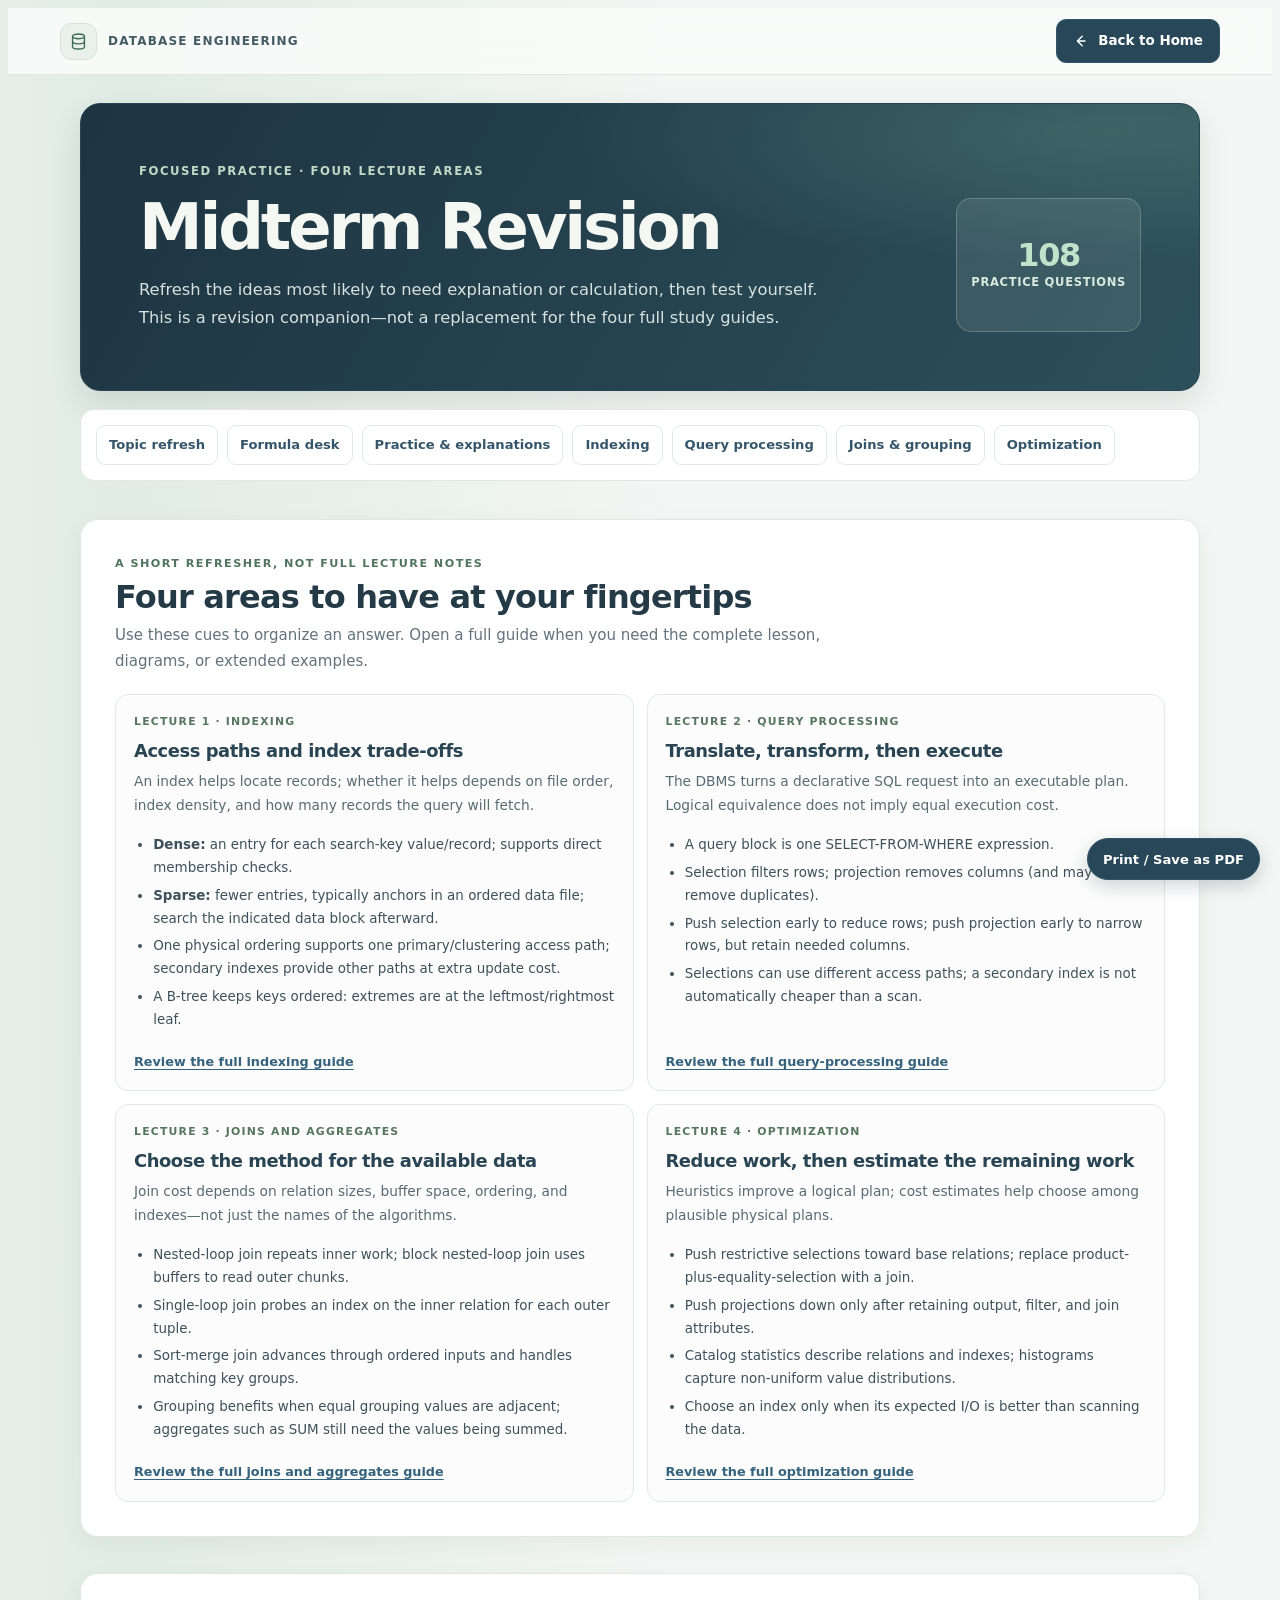
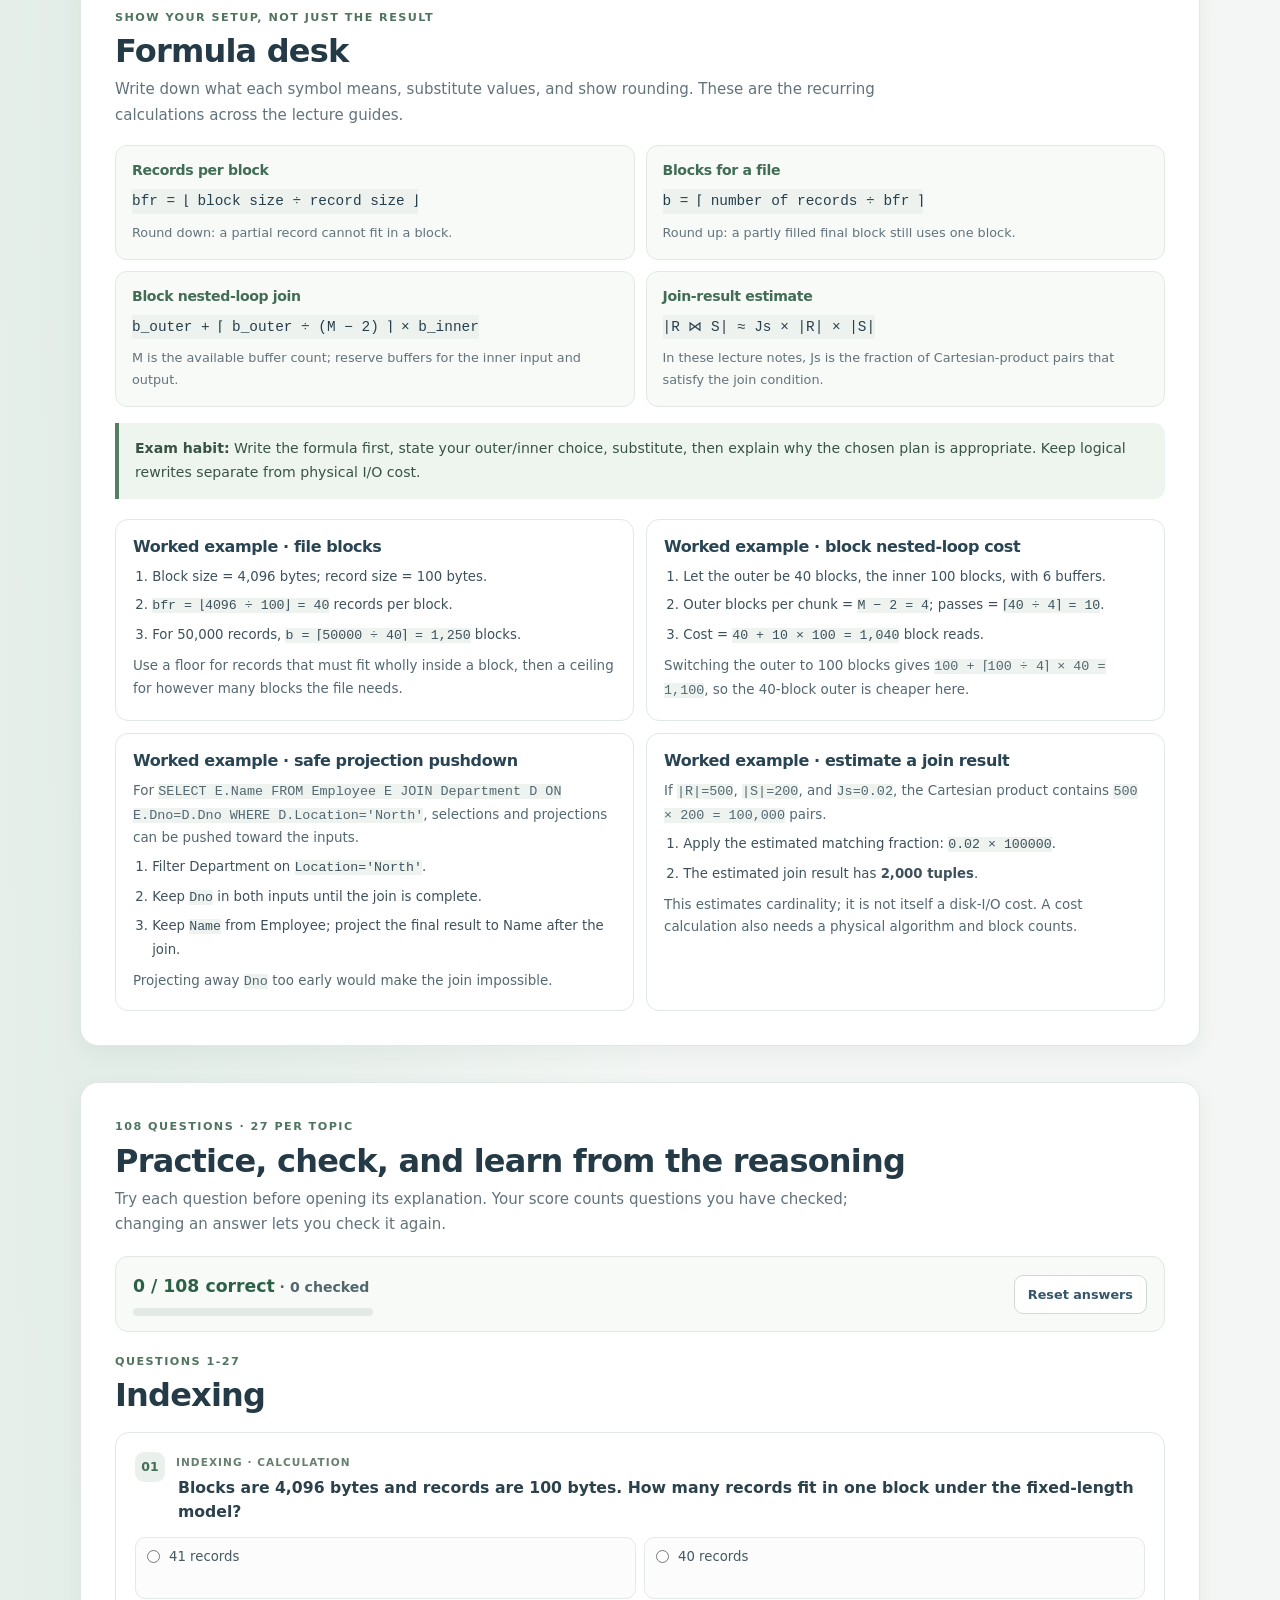
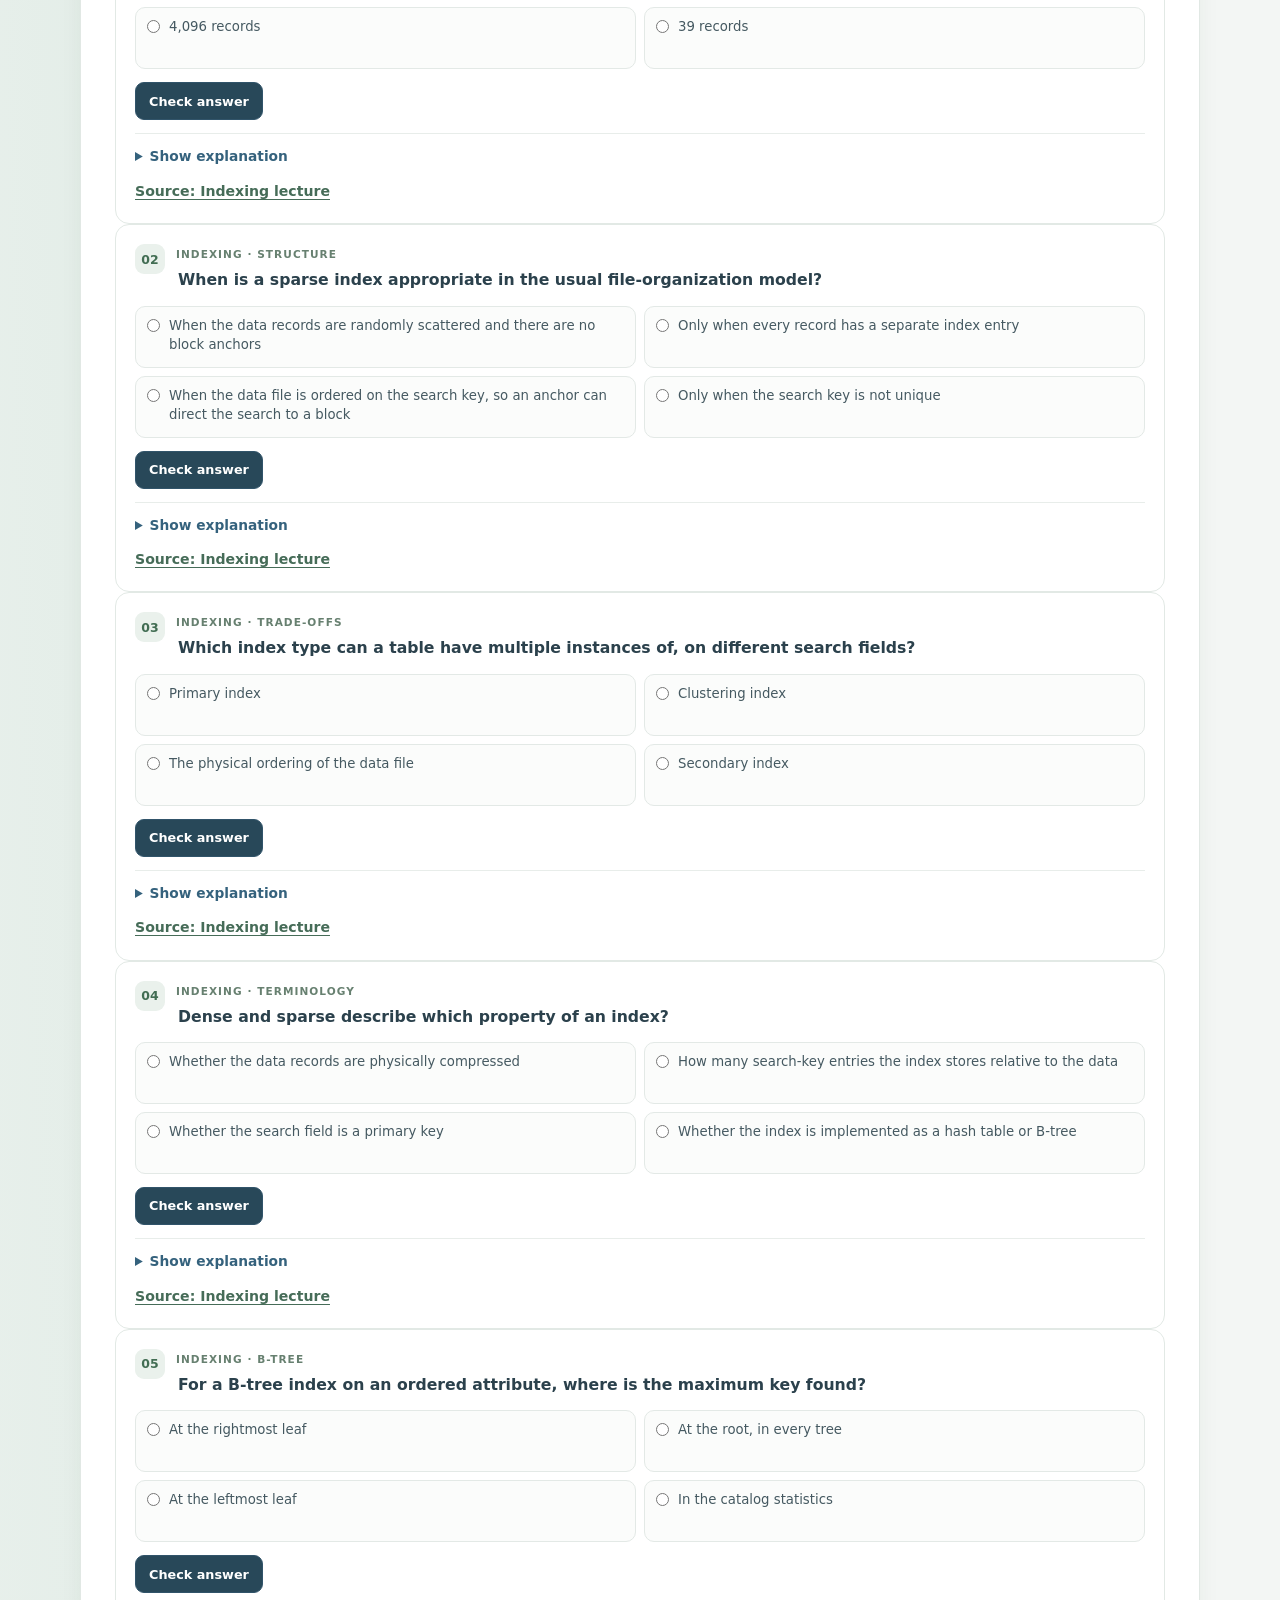
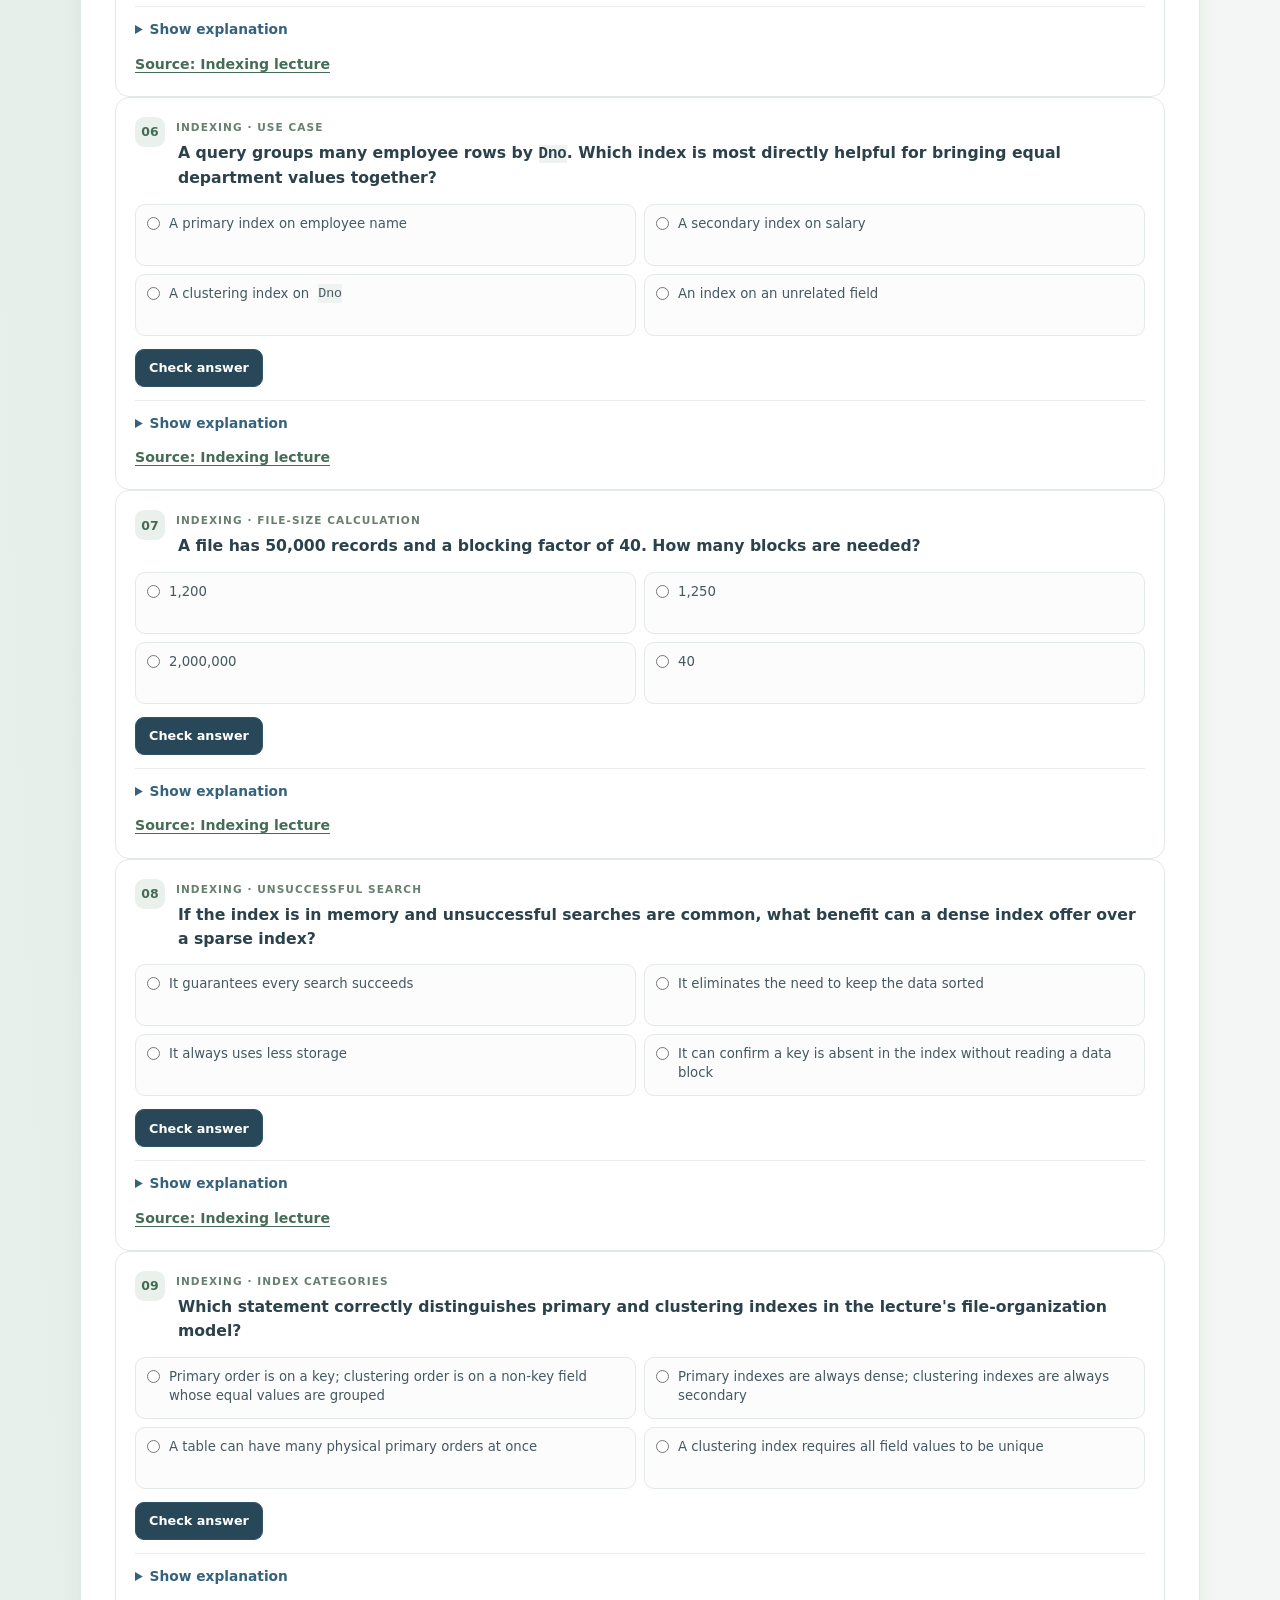
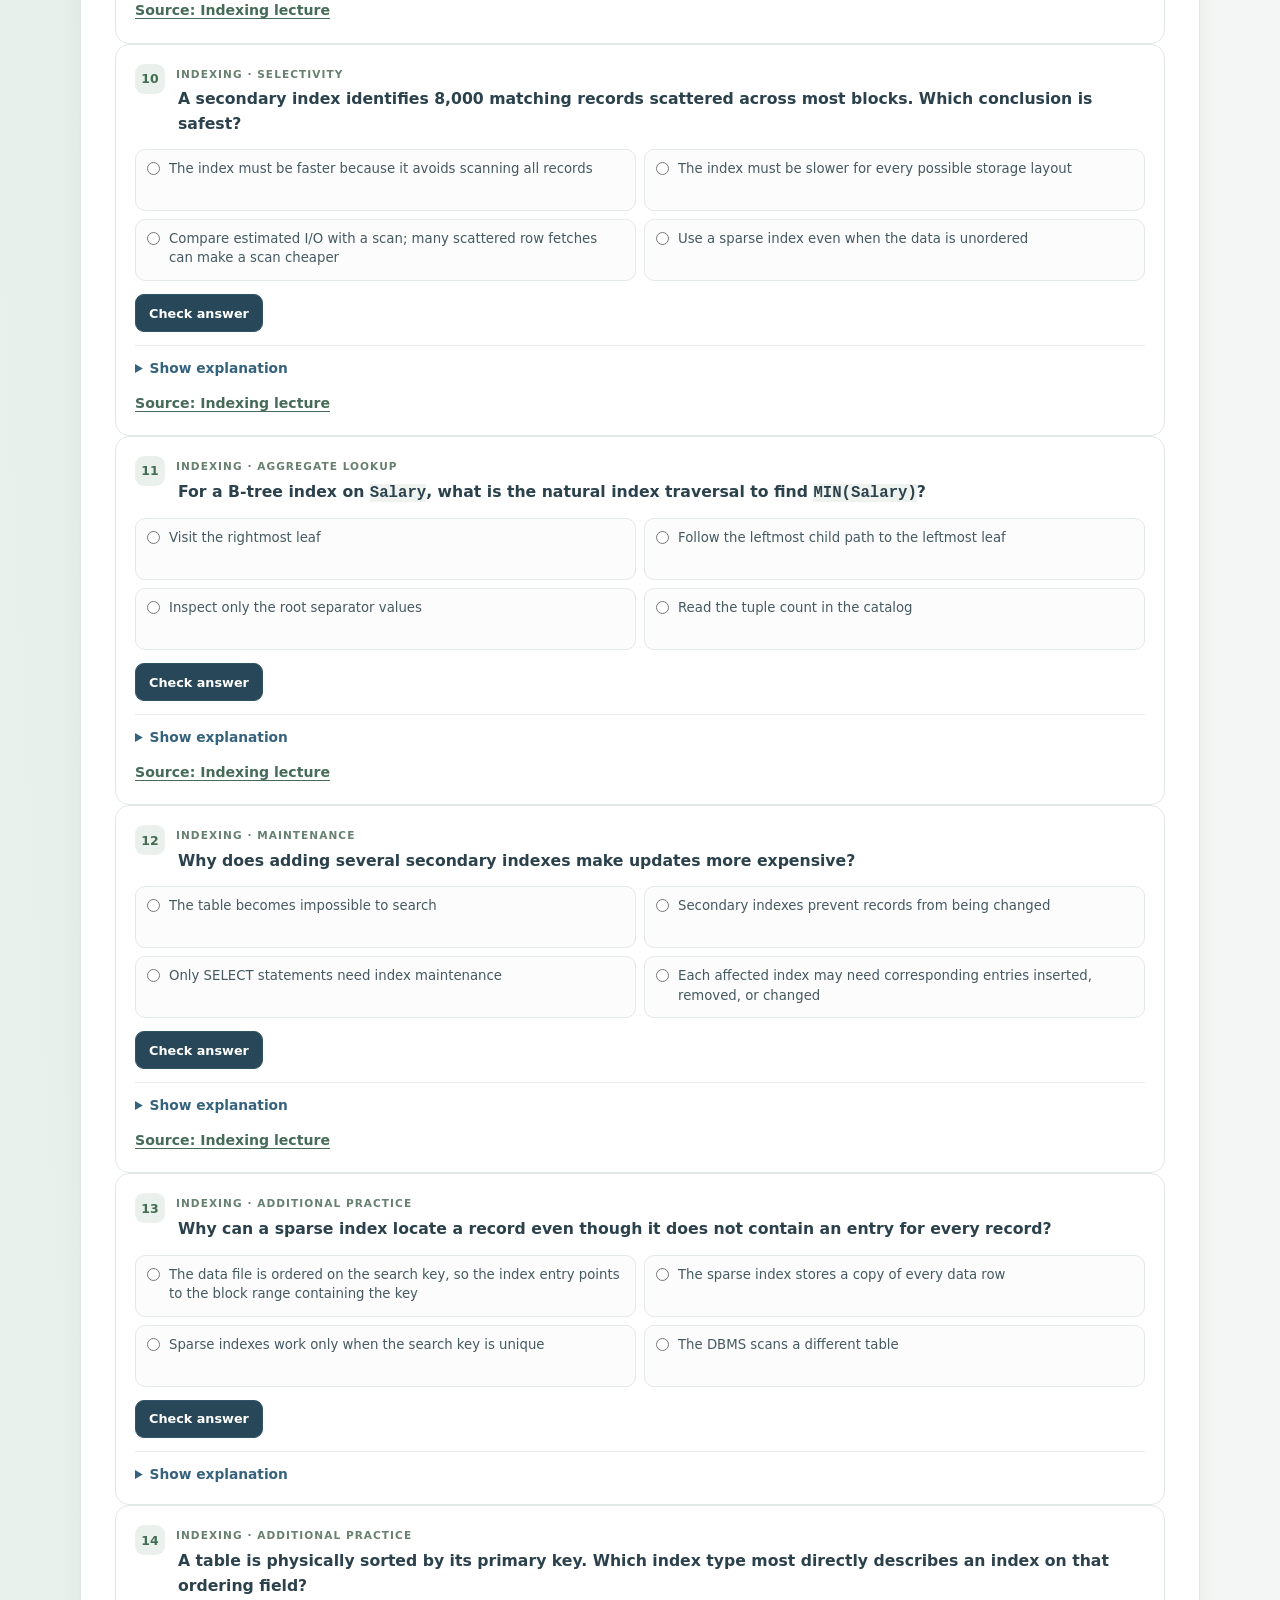
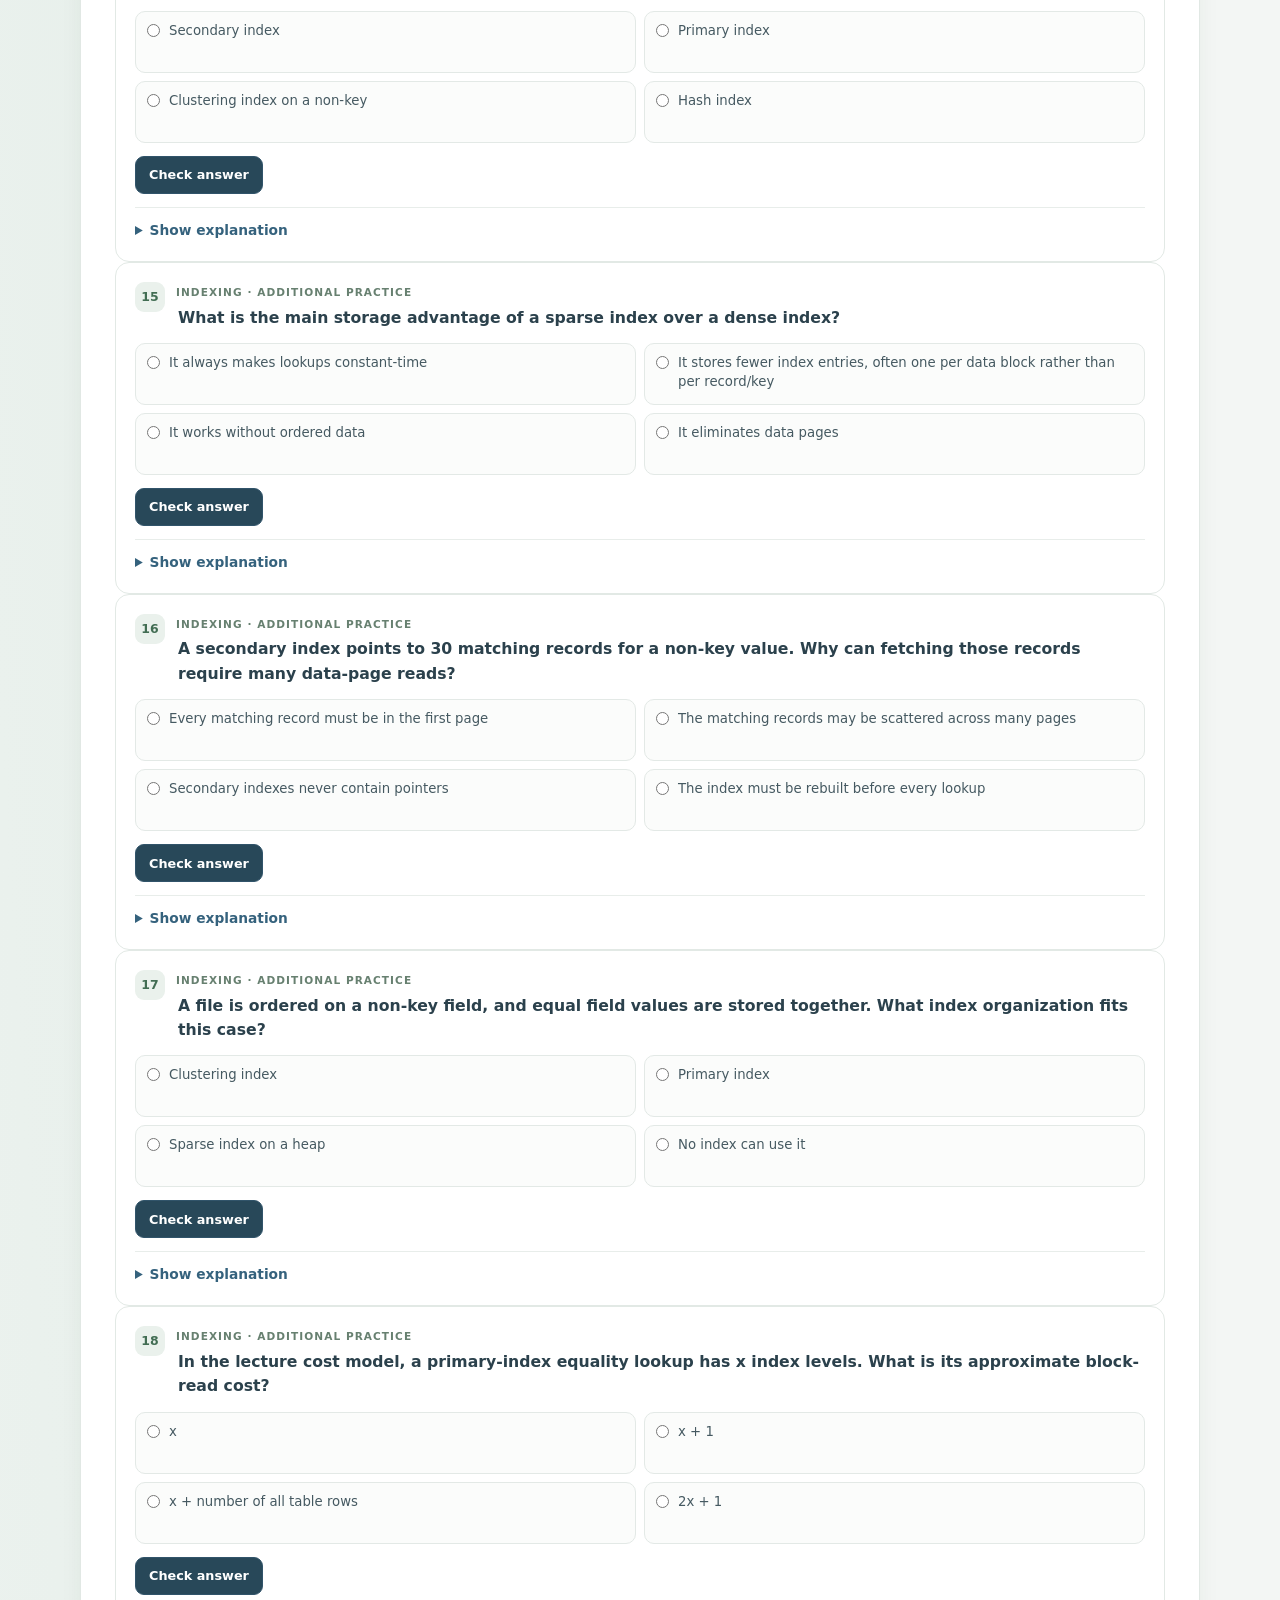
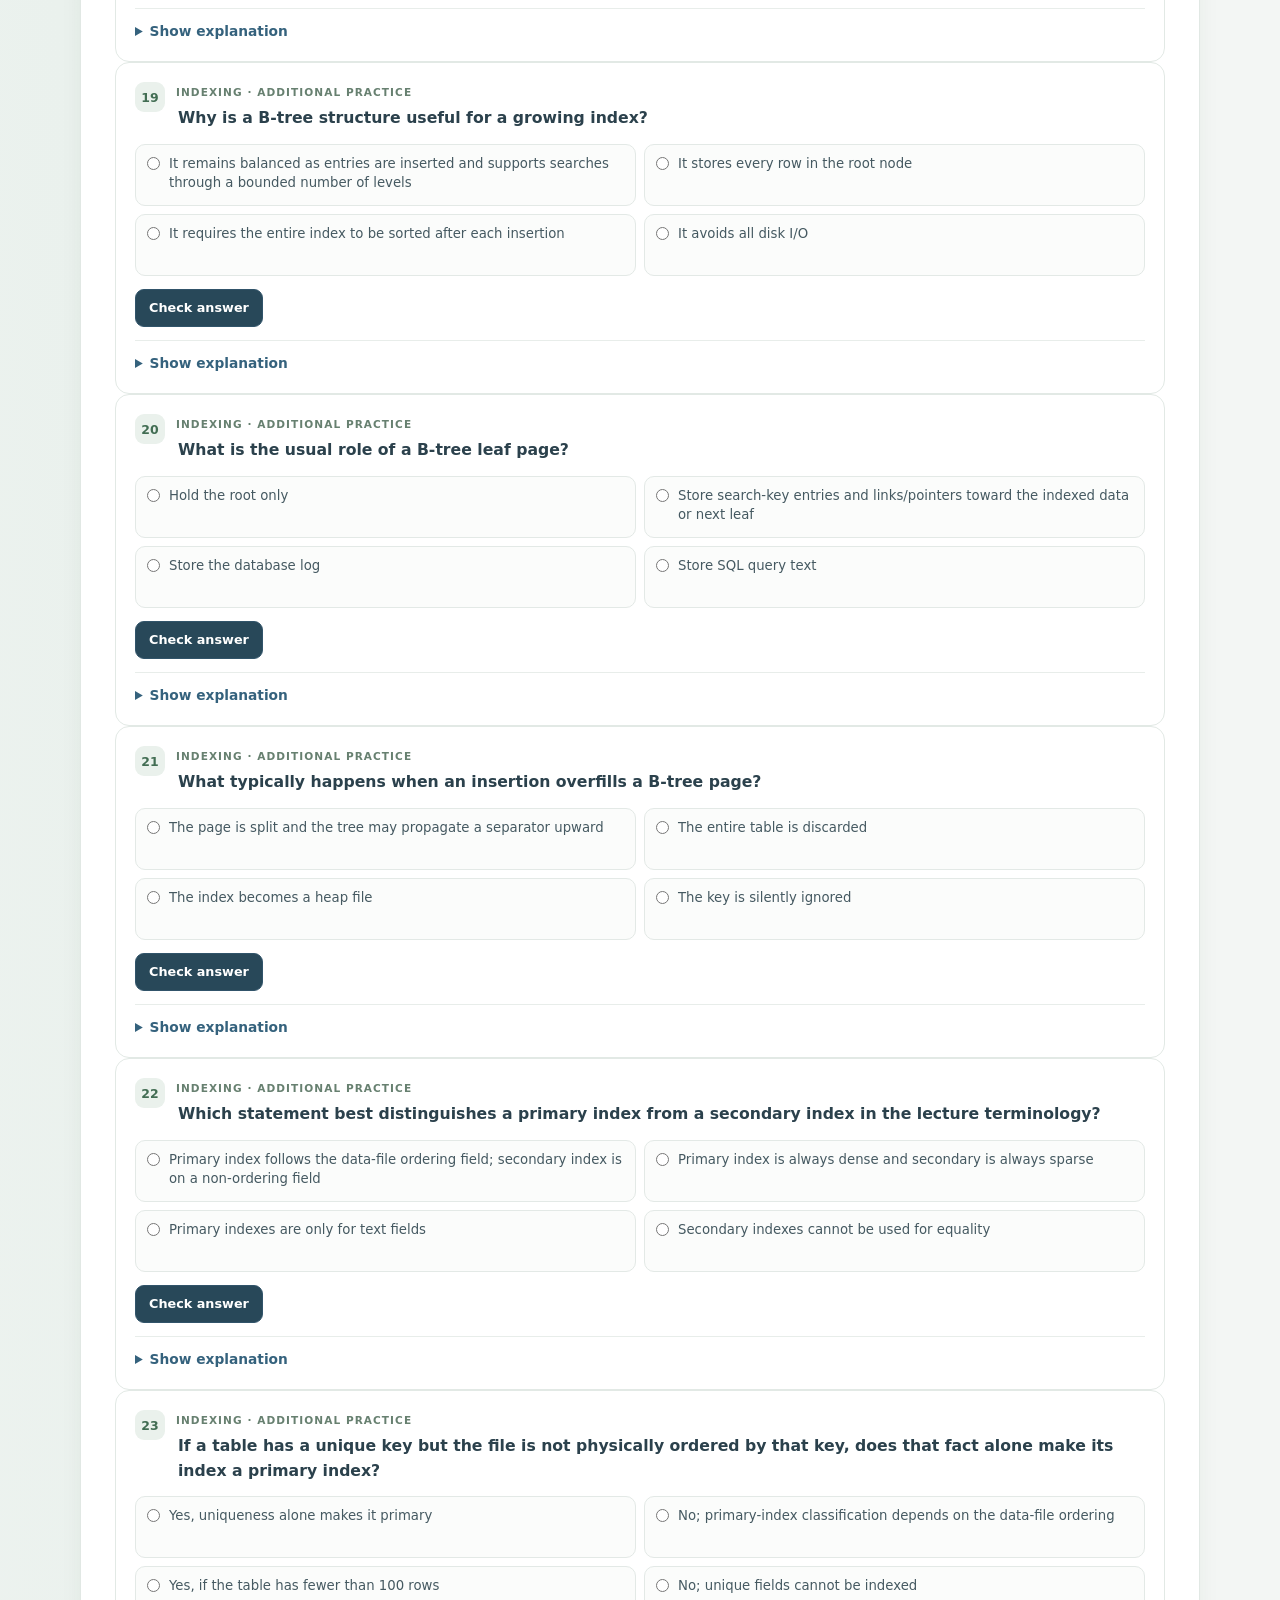
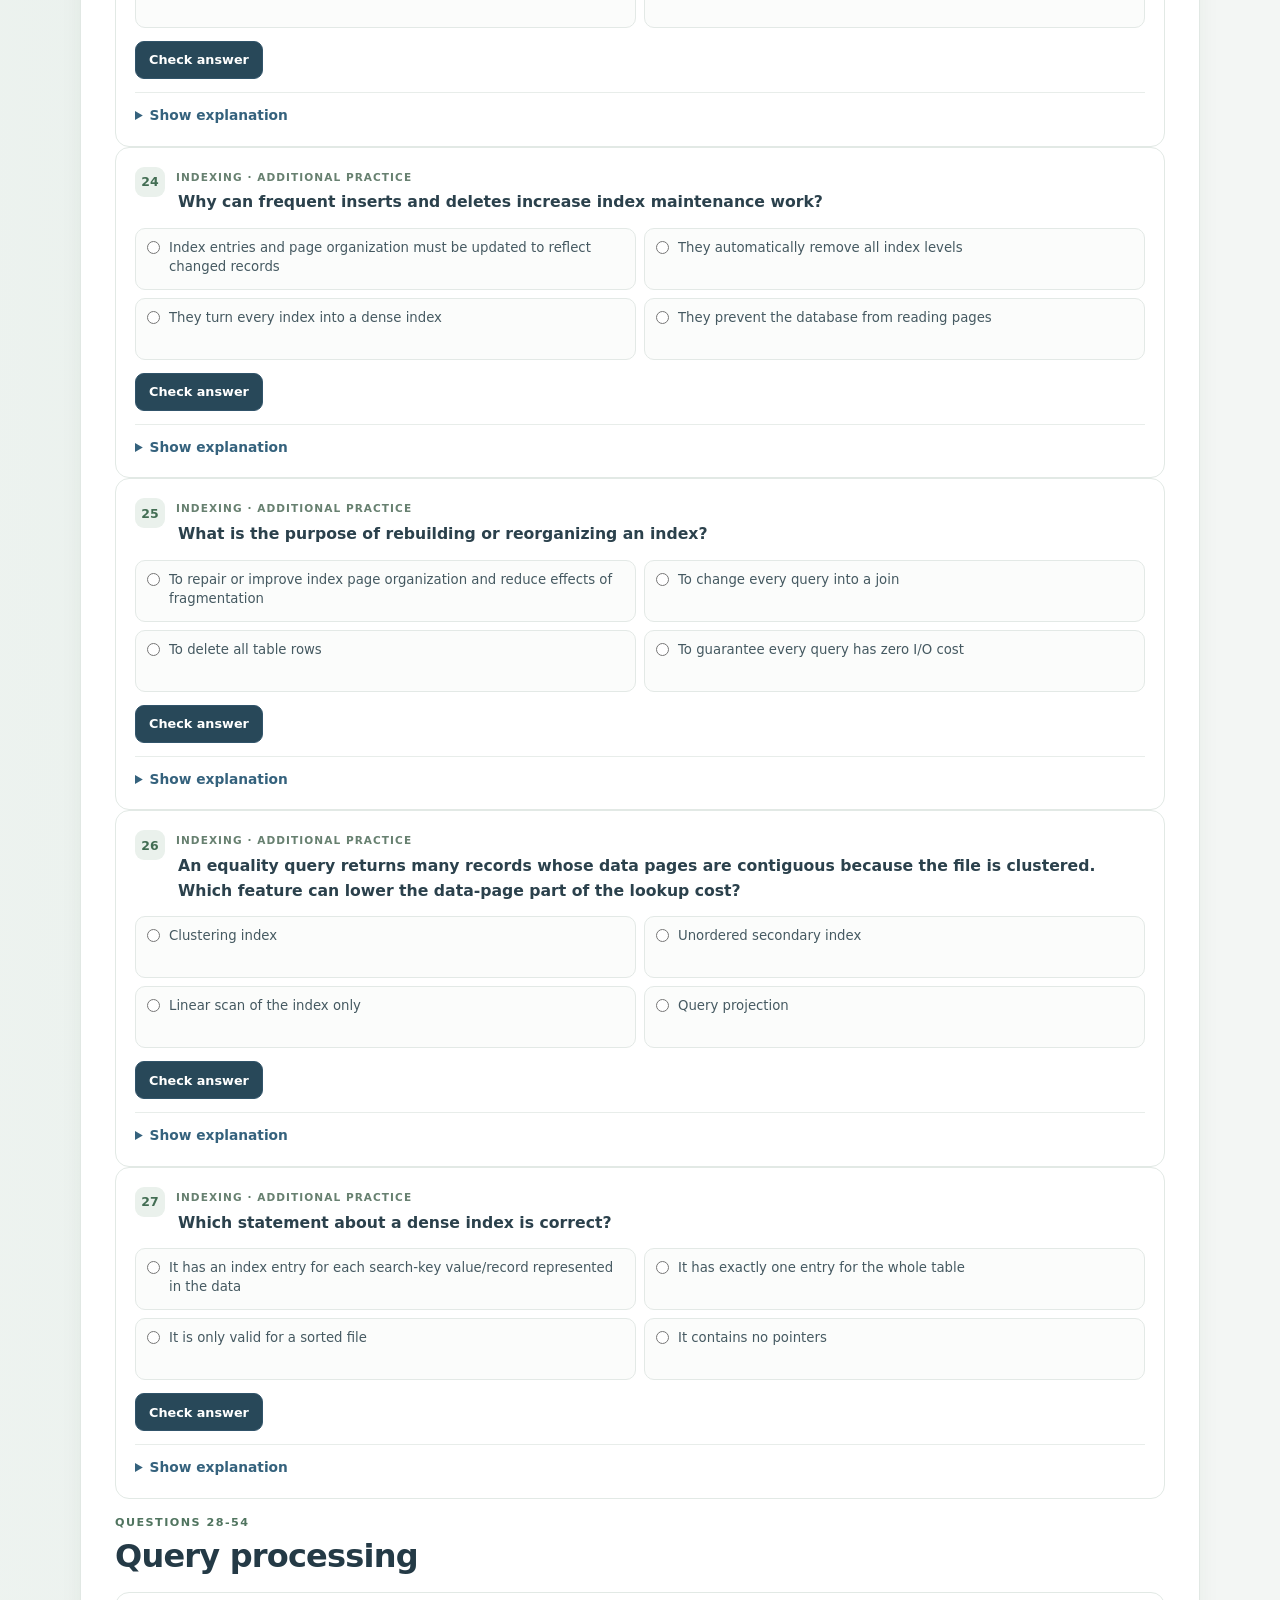
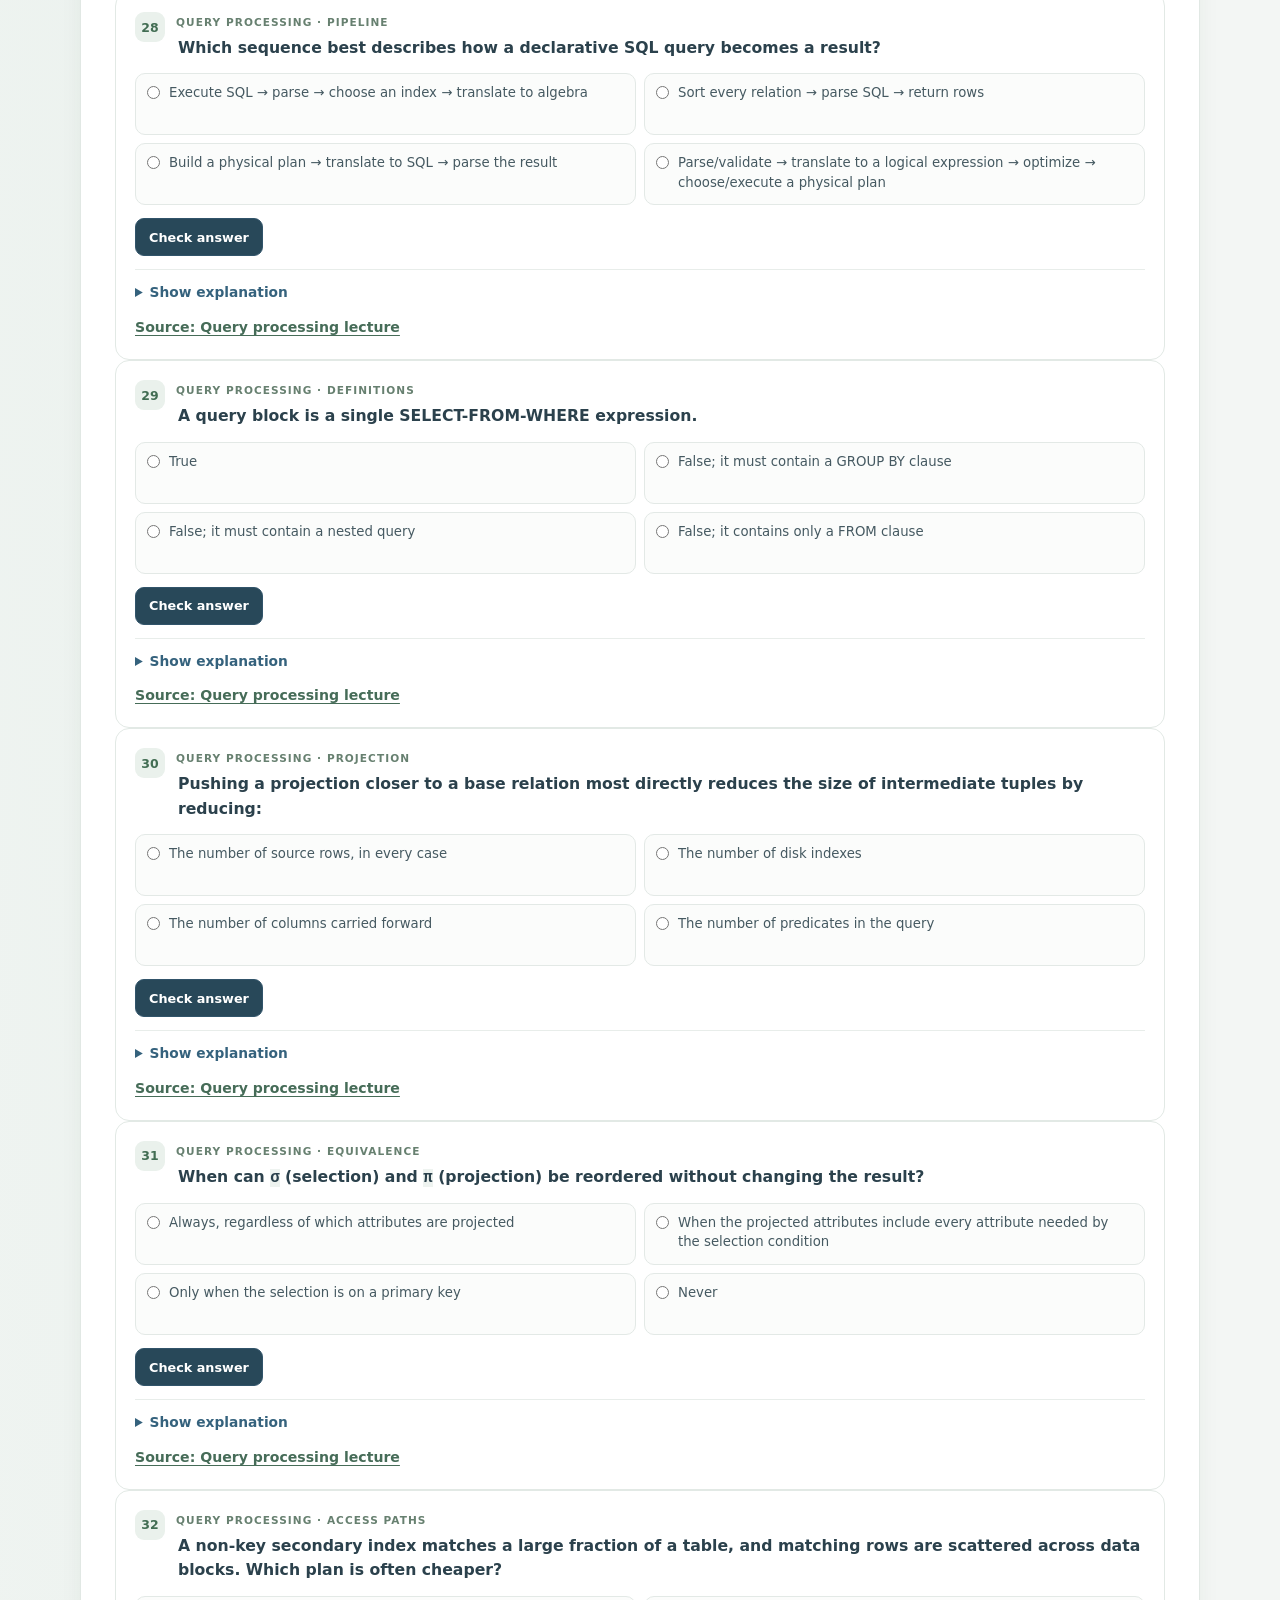
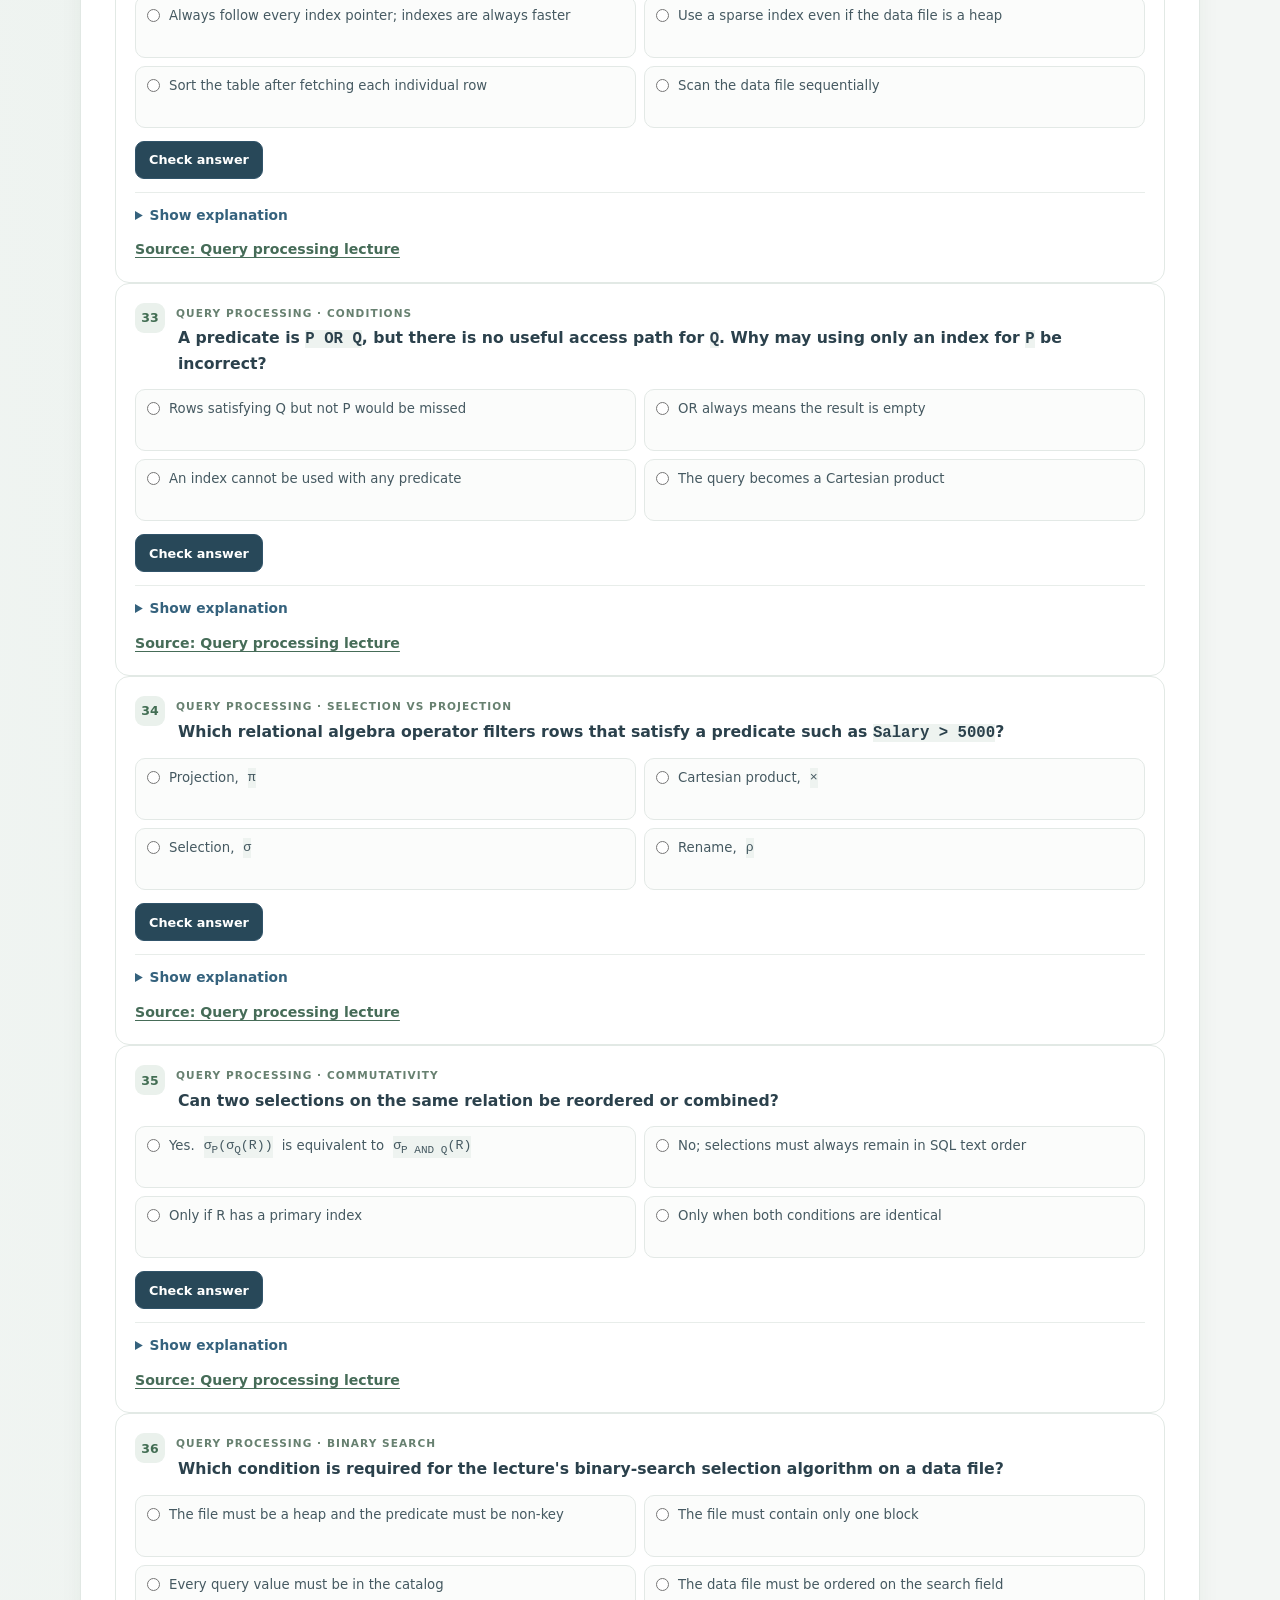
==== Final_Midterm_Revision.html @ baf54849 "Add files via upload" ====
<!doctype html>
<html lang="en">
<head>
  <meta charset="utf-8">
  <meta name="viewport" content="width=device-width, initial-scale=1">
  <meta name="description" content="A focused database engineering midterm revision with worked examples and 108 explained practice questions across four lecture areas.">
  <meta name="theme-color" content="#f3f6f4">
  <title>Database Engineering — Midterm Revision</title>
  <link rel="stylesheet" href="study-site.css">
  <style>
    .revision-main { padding-bottom: 48px; }

    .revision-hero {
      display: grid;
      grid-template-columns: minmax(0, 1fr) auto;
      align-items: end;
      gap: 24px;
      margin-bottom: 18px;
      padding: clamp(30px, 6vw, 58px);
      border: 1px solid #284453;
      border-radius: 20px;
      background:
        radial-gradient(ellipse at 92% 10%, rgb(96 144 128 / 38%), transparent 37%),
        linear-gradient(120deg, #1d3441, #2c505b);
      color: #f5f7f3;
      box-shadow: 0 12px 30px rgb(34 58 48 / 12%);
    }

    .revision-hero .eyebrow {
      margin: 0 0 12px;
      color: #bed9c5;
      font-size: .73rem;
      font-weight: 750;
      letter-spacing: .13em;
      text-transform: uppercase;
    }

    .revision-hero h1 {
      margin: 0;
      color: #f5f7f3;
      font-size: clamp(2.35rem, 5vw, 4rem);
      letter-spacing: -.05em;
      line-height: 1.04;
    }

    .revision-hero p:last-child {
      max-width: 700px;
      margin: 16px 0 0;
      color: #d7e2df;
      font-size: 1.02rem;
    }

    .hero-count {
      display: grid;
      min-width: 118px;
      min-height: 104px;
      align-content: center;
      justify-items: center;
      padding: 14px;
      border: 1px solid rgb(231 243 234 / 22%);
      border-radius: 15px;
      background: rgb(244 249 245 / 9%);
      color: #d9e8dd;
      font-size: .72rem;
      font-weight: 700;
      letter-spacing: .06em;
      text-align: center;
      text-transform: uppercase;
    }

    .hero-count strong {
      color: #c1e2ca;
      font-size: 2rem;
      letter-spacing: -.04em;
      line-height: 1.15;
    }

    .revision-nav {
      display: flex;
      flex-wrap: wrap;
      gap: 9px;
      margin: 0 0 38px;
      padding: 15px;
      border: 1px solid #e1e8e4;
      border-radius: 14px;
      background: #fff;
    }

    .revision-nav a {
      display: inline-flex;
      min-height: 38px;
      align-items: center;
      padding: 0 12px;
      border: 1px solid #e2e9e5;
      border-radius: 9px;
      color: #35566a;
      font-size: .82rem;
      font-weight: 700;
      text-decoration: none;
      transition: background-color 140ms ease, border-color 140ms ease;
    }

    .revision-nav a:hover {
      border-color: #c9dbd0;
      background: #f1f6f2;
    }

    .revision-heading {
      margin: 0 0 17px;
    }

    .revision-heading .eyebrow {
      margin: 0 0 5px;
      color: #50745f;
      font-size: .7rem;
      font-weight: 800;
      letter-spacing: .13em;
      text-transform: uppercase;
    }

    .revision-heading h2 {
      margin: 0;
      font-size: clamp(1.55rem, 3vw, 2rem);
    }

    .revision-heading p {
      max-width: 760px;
      margin: 7px 0 0;
      color: #62737b;
      font-size: .94rem;
    }

    .revision-panel {
      margin: 0 0 36px;
      padding: clamp(20px, 4vw, 34px);
      border: 1px solid #e1e8e4;
      border-radius: 18px;
      background: #fff;
      box-shadow: 0 7px 22px rgb(34 58 48 / 5%);
      scroll-margin-top: 84px;
    }

    .topic-grid {
      display: grid;
      grid-template-columns: repeat(2, minmax(0, 1fr));
      gap: 13px;
      margin-top: 20px;
    }

    .topic-card {
      display: flex;
      min-width: 0;
      flex-direction: column;
      padding: 18px;
      border: 1px solid #e1e9e4;
      border-radius: 13px;
      background: #fbfcfb;
    }

    .topic-card .topic-label {
      margin: 0 0 7px;
      color: #577660;
      font-size: .68rem;
      font-weight: 800;
      letter-spacing: .11em;
      text-transform: uppercase;
    }

    .topic-card h3 {
      margin: 0 0 8px;
      color: #294453;
      font-size: 1.12rem;
    }

    .topic-card p {
      margin: 0 0 12px;
      color: #586b73;
      font-size: .86rem;
    }

    .topic-card ul {
      margin: 0 0 14px;
      padding-left: 1.2rem;
      color: #43565f;
      font-size: .84rem;
    }

    .topic-card li { margin: 5px 0; }

    .topic-card a {
      margin-top: auto;
      color: #35627d;
      font-size: .8rem;
      font-weight: 750;
      text-decoration-thickness: 1px;
      text-underline-offset: 3px;
    }

    .formula-grid {
      display: grid;
      grid-template-columns: repeat(2, minmax(0, 1fr));
      gap: 11px;
      margin-top: 17px;
    }

    .formula-card {
      min-width: 0;
      padding: 15px 16px;
      border: 1px solid #e1e9e4;
      border-radius: 12px;
      background: #f8faf8;
    }

    .formula-card h3 {
      margin: 0 0 7px;
      color: #416d54;
      font-size: .88rem;
    }

    .formula-card code {
      display: inline-block;
      max-width: 100%;
      overflow-wrap: anywhere;
      background: #edf2ef;
      color: #263f4c;
      font-size: .9rem;
    }

    .formula-card p {
      margin: 8px 0 0;
      color: #62737b;
      font-size: .8rem;
    }

    .worked-examples {
      display: grid;
      grid-template-columns: repeat(2, minmax(0, 1fr));
      gap: 12px;
      margin-top: 20px;
    }

    .worked-example {
      min-width: 0;
      padding: 17px;
      border: 1px solid #e1e9e4;
      border-radius: 13px;
      background: #fff;
    }

    .worked-example h3 {
      margin: 0 0 8px;
      color: #294453;
      font-size: 1rem;
    }

    .worked-example p {
      margin: 8px 0 0;
      color: #536871;
      font-size: .84rem;
    }

    .worked-example .steps {
      margin: 0;
      padding-left: 1.2rem;
      color: #43565f;
      font-size: .83rem;
    }

    .worked-example .steps li { margin: 6px 0; }

    .method-table-wrap {
      margin-top: 18px;
      overflow-x: auto;
    }

    .method-table {
      width: 100%;
      min-width: 620px;
      border-collapse: collapse;
      font-size: .84rem;
    }

    .method-table th, .method-table td {
      padding: 10px 12px;
      border-bottom: 1px solid #e3eae6;
      text-align: left;
      vertical-align: top;
    }

    .method-table th {
      background: #f0f4f1;
      color: #334d59;
      font-size: .76rem;
      letter-spacing: .04em;
      text-transform: uppercase;
    }

    .tip-box {
      margin-top: 16px;
      padding: 14px 16px;
      border-left: 4px solid #547d62;
      border-radius: 0 11px 11px 0;
      background: #eef5ef;
      color: #385344;
      font-size: .88rem;
    }

    .quiz-tools {
      display: flex;
      align-items: center;
      justify-content: space-between;
      gap: 16px;
      margin: 18px 0 20px;
      padding: 15px 17px;
      border: 1px solid #dfe8e2;
      border-radius: 13px;
      background: #f7faf7;
    }

    .quiz-score {
      color: #52666e;
      font-size: .88rem;
      font-weight: 650;
    }

    .quiz-score strong {
      color: #2d6147;
      font-size: 1.08rem;
    }

    .score-track {
      width: min(240px, 30vw);
      height: 8px;
      margin-top: 7px;
      overflow: hidden;
      border-radius: 99px;
      background: #e3eae5;
    }

    .score-track span {
      display: block;
      width: 0;
      height: 100%;
      border-radius: inherit;
      background: #4a805d;
      transition: width 180ms ease;
    }

    .reset-quiz {
      min-height: 39px;
      padding: 0 13px;
      border: 1px solid #cedbd2;
      border-radius: 9px;
      background: #fff;
      color: #35566a;
      font: 700 .8rem var(--sans);
      cursor: pointer;
    }

    .reset-quiz:hover { background: #edf3ee; }

    .question-list {
      display: grid;
      gap: 14px;
    }

    .question {
      min-width: 0;
      padding: 19px;
      border: 1px solid #e2e9e5;
      border-radius: 14px;
      background: #fff;
      transition: border-color 150ms ease, box-shadow 150ms ease;
    }

    .question.is-correct {
      border-color: #8db89a;
      box-shadow: 0 0 0 2px rgb(88 139 99 / 10%);
    }

    .question.is-incorrect { border-color: #d9a39a; }

    .question-head {
      display: flex;
      align-items: flex-start;
      gap: 11px;
      margin-bottom: 10px;
    }

    .question-number {
      display: inline-grid;
      width: 30px;
      height: 30px;
      flex: 0 0 auto;
      place-items: center;
      border-radius: 9px;
      background: #eaf1ec;
      color: #426d53;
      font-size: .78rem;
      font-weight: 800;
    }

    .question-topic {
      margin: 2px 0 4px;
      color: #678070;
      font-size: .66rem;
      font-weight: 800;
      letter-spacing: .1em;
      text-transform: uppercase;
    }

    .question fieldset {
      min-width: 0;
      margin: 0;
      padding: 0;
      border: 0;
    }

    .question legend {
      display: block;
      width: 100%;
      margin: 0;
      color: #2b414c;
      font-size: .98rem;
      font-weight: 700;
      line-height: 1.55;
    }

    .options {
      display: grid;
      grid-template-columns: repeat(2, minmax(0, 1fr));
      gap: 8px;
      margin: 13px 0;
    }

    .option {
      display: flex;
      min-width: 0;
      min-height: 42px;
      align-items: flex-start;
      gap: 9px;
      padding: 9px 11px;
      border: 1px solid #e3e9e6;
      border-radius: 10px;
      background: #fbfcfb;
      color: #455961;
      cursor: pointer;
      font-size: .83rem;
      line-height: 1.45;
      transition: border-color 140ms ease, background-color 140ms ease;
    }

    .option:hover {
      border-color: #c6d9cd;
      background: #f2f7f3;
    }

    .option input {
      flex: 0 0 auto;
      margin: 3px 0 0;
      accent-color: #39704f;
    }

    .question-actions {
      display: flex;
      align-items: center;
      gap: 11px;
      margin-top: 4px;
    }
    .question-source {
      display: inline-flex;
      margin-top: 12px;
      color: #466c58;
      font-size: 0.88rem;
      font-weight: 650;
      text-decoration-thickness: 1px;
      text-underline-offset: 3px;
    }
    .question-source:hover { color: #234b36; }

    .check-answer {
      min-height: 38px;
      padding: 0 13px;
      border: 1px solid #31546a;
      border-radius: 9px;
      background: #284859;
      color: #fff;
      font: 700 .8rem var(--sans);
      cursor: pointer;
    }

    .check-answer:hover { background: #1f3b4b; }

    .answer-status {
      color: #63747b;
      font-size: .8rem;
      font-weight: 650;
    }

    .is-correct .answer-status { color: #327353; }
    .is-incorrect .answer-status { color: #a94d43; }

    .explanation {
      margin-top: 13px;
      border-top: 1px solid #e8edea;
      color: #52666e;
      font-size: .86rem;
      line-height: 1.65;
    }

    .explanation summary {
      padding-top: 11px;
      color: #35627d;
      font-weight: 750;
      cursor: pointer;
    }

    .explanation p { margin: 9px 0 0; }
    .explanation strong { color: #2d6147; }

    .revision-footer {
      padding: 19px 2px 0;
      border-top: 1px solid #dfe7e3;
      color: #697a80;
      font-size: .79rem;
    }

    .revision-footer a { color: #35627d; font-weight: 700; }

    .print-revision {
      position: fixed;
      z-index: 15;
      right: 20px;
      bottom: 20px;
      min-height: 42px;
      padding: 0 15px;
      border: 1px solid #31546a;
      border-radius: 999px;
      background: #284859;
      color: #fff;
      font: 700 .82rem var(--sans);
      box-shadow: 0 6px 18px rgb(27 49 61 / 20%);
      cursor: pointer;
    }

    .print-revision:hover { background: #1f3b4b; }

    @media (max-width: 760px) {
      .revision-hero { grid-template-columns: minmax(0, 1fr); align-items: start; }
      .hero-count { min-height: 72px; grid-template-columns: auto auto; justify-content: start; gap: 10px; }
      .hero-count strong { font-size: 1.5rem; }
      .topic-grid, .formula-grid, .worked-examples { grid-template-columns: minmax(0, 1fr); }
      .options { grid-template-columns: minmax(0, 1fr); }
    }

    @media print {
      .revision-nav, .quiz-tools, .question-actions, .print-revision { display: none !important; }
      .revision-main { width: auto !important; margin: 0 !important; padding: 0 !important; }
      .revision-hero, .revision-panel, .topic-card, .question {
        box-shadow: none !important;
        break-inside: avoid;
      }
      .revision-hero { background: #294b57 !important; }
      .revision-panel { margin-bottom: 12px; }
      .explanation, .explanation > * { display: block !important; }
      .explanation summary { display: none !important; }
    }

    @media (max-width: 480px) {
      .revision-panel { padding: 18px 14px; }
      .topic-card, .question { padding: 15px; }
      .quiz-tools { align-items: flex-start; }
      .score-track { width: min(190px, 48vw); }
      .question-actions { align-items: flex-start; flex-direction: column; }
    }
  </style>
</head>
<body>
  <header class="study-nav">
    <nav class="study-nav-inner" aria-label="Primary navigation">
      <a class="study-brand" href="index.html">
        <span class="study-brand-mark" aria-hidden="true">
          <svg viewBox="0 0 24 24" fill="none" stroke="currentColor" stroke-width="1.7" stroke-linecap="round" stroke-linejoin="round">
            <ellipse cx="12" cy="5.5" rx="7.5" ry="3"></ellipse>
            <path d="M4.5 5.5v13c0 1.7 3.4 3 7.5 3s7.5-1.3 7.5-3v-13"></path>
            <path d="M4.5 12c0 1.7 3.4 3 7.5 3s7.5-1.3 7.5-3"></path>
          </svg>
        </span>
        Database Engineering
      </a>
      <a class="back-home" href="index.html">
        <svg viewBox="0 0 20 20" fill="none" aria-hidden="true"><path d="M11.5 4 5.5 10l6 6M6 10h9" stroke="currentColor" stroke-width="1.7" stroke-linecap="round" stroke-linejoin="round"/></svg>
        Back to Home
      </a>
    </nav>
  </header>
  <button class="print-revision" type="button" onclick="window.print()">Print / Save as PDF</button>

  <main class="doc revision-main">
    <section class="revision-hero" aria-labelledby="revision-title">
      <div>
        <p class="eyebrow">Focused practice · Four lecture areas</p>
        <h1 id="revision-title">Midterm Revision</h1>
        <p>Refresh the ideas most likely to need explanation or calculation, then test yourself. This is a revision companion—not a replacement for the four full study guides.</p>
      </div>
      <div class="hero-count" aria-label="108 practice questions">
        <strong>108</strong>
        <span>practice questions</span>
      </div>
    </section>

    <nav class="revision-nav" aria-label="Revision sections">
      <a href="#refresh">Topic refresh</a>
      <a href="#formulas">Formula desk</a>
      <a href="#practice">Practice &amp; explanations</a>
      <a href="#indexing-questions">Indexing</a>
      <a href="#query-questions">Query processing</a>
      <a href="#join-questions">Joins &amp; grouping</a>
      <a href="#optimization-questions">Optimization</a>
    </nav>

    <section class="revision-panel" id="refresh" aria-labelledby="refresh-title">
      <header class="revision-heading">
        <p class="eyebrow">A short refresher, not full lecture notes</p>
        <h2 id="refresh-title">Four areas to have at your fingertips</h2>
        <p>Use these cues to organize an answer. Open a full guide when you need the complete lesson, diagrams, or extended examples.</p>
      </header>

      <div class="topic-grid">
        <article class="topic-card">
          <p class="topic-label">Lecture 1 · Indexing</p>
          <h3>Access paths and index trade-offs</h3>
          <p>An index helps locate records; whether it helps depends on file order, index density, and how many records the query will fetch.</p>
          <ul>
            <li><b>Dense:</b> an entry for each search-key value/record; supports direct membership checks.</li>
            <li><b>Sparse:</b> fewer entries, typically anchors in an ordered data file; search the indicated data block afterward.</li>
            <li>One physical ordering supports one primary/clustering access path; secondary indexes provide other paths at extra update cost.</li>
            <li>A B-tree keeps keys ordered: extremes are at the leftmost/rightmost leaf.</li>
          </ul>
          <a href="Database_Indexing_Study_Guide.html">Review the full indexing guide</a>
        </article>

        <article class="topic-card">
          <p class="topic-label">Lecture 2 · Query processing</p>
          <h3>Translate, transform, then execute</h3>
          <p>The DBMS turns a declarative SQL request into an executable plan. Logical equivalence does not imply equal execution cost.</p>
          <ul>
            <li>A query block is one SELECT-FROM-WHERE expression.</li>
            <li>Selection filters rows; projection removes columns (and may remove duplicates).</li>
            <li>Push selection early to reduce rows; push projection early to narrow rows, but retain needed columns.</li>
            <li>Selections can use different access paths; a secondary index is not automatically cheaper than a scan.</li>
          </ul>
          <a href="Query_Processing_Study_Guide.html">Review the full query-processing guide</a>
        </article>

        <article class="topic-card">
          <p class="topic-label">Lecture 3 · Joins and aggregates</p>
          <h3>Choose the method for the available data</h3>
          <p>Join cost depends on relation sizes, buffer space, ordering, and indexes—not just the names of the algorithms.</p>
          <ul>
            <li>Nested-loop join repeats inner work; block nested-loop join uses buffers to read outer chunks.</li>
            <li>Single-loop join probes an index on the inner relation for each outer tuple.</li>
            <li>Sort-merge join advances through ordered inputs and handles matching key groups.</li>
            <li>Grouping benefits when equal grouping values are adjacent; aggregates such as SUM still need the values being summed.</li>
          </ul>
          <a href="QP_Join_Algorithms_Study_Guide.html">Review the full joins and aggregates guide</a>
        </article>

        <article class="topic-card">
          <p class="topic-label">Lecture 4 · Optimization</p>
          <h3>Reduce work, then estimate the remaining work</h3>
          <p>Heuristics improve a logical plan; cost estimates help choose among plausible physical plans.</p>
          <ul>
            <li>Push restrictive selections toward base relations; replace product-plus-equality-selection with a join.</li>
            <li>Push projections down only after retaining output, filter, and join attributes.</li>
            <li>Catalog statistics describe relations and indexes; histograms capture non-uniform value distributions.</li>
            <li>Choose an index only when its expected I/O is better than scanning the data.</li>
          </ul>
          <a href="QP_Heuristics_and_Cost_Based_Study_Guide.html">Review the full optimization guide</a>
        </article>
      </div>
    </section>

    <section class="revision-panel" id="formulas" aria-labelledby="formula-title">
      <header class="revision-heading">
        <p class="eyebrow">Show your setup, not just the result</p>
        <h2 id="formula-title">Formula desk</h2>
        <p>Write down what each symbol means, substitute values, and show rounding. These are the recurring calculations across the lecture guides.</p>
      </header>
      <div class="formula-grid">
        <article class="formula-card">
          <h3>Records per block</h3>
          <code>bfr = ⌊ block size ÷ record size ⌋</code>
          <p>Round down: a partial record cannot fit in a block.</p>
        </article>
        <article class="formula-card">
          <h3>Blocks for a file</h3>
          <code>b = ⌈ number of records ÷ bfr ⌉</code>
          <p>Round up: a partly filled final block still uses one block.</p>
        </article>
        <article class="formula-card">
          <h3>Block nested-loop join</h3>
          <code>b_outer + ⌈ b_outer ÷ (M − 2) ⌉ × b_inner</code>
          <p>M is the available buffer count; reserve buffers for the inner input and output.</p>
        </article>
        <article class="formula-card">
          <h3>Join-result estimate</h3>
          <code>|R ⋈ S| ≈ Js × |R| × |S|</code>
          <p>In these lecture notes, Js is the fraction of Cartesian-product pairs that satisfy the join condition.</p>
        </article>
      </div>
      <div class="tip-box"><b>Exam habit:</b> Write the formula first, state your outer/inner choice, substitute, then explain why the chosen plan is appropriate. Keep logical rewrites separate from physical I/O cost.</div>
      <div class="worked-examples" aria-label="Worked problem explanations">
        <article class="worked-example">
          <h3>Worked example · file blocks</h3>
          <ol class="steps">
            <li>Block size = 4,096 bytes; record size = 100 bytes.</li>
            <li><code>bfr = ⌊4096 ÷ 100⌋ = 40</code> records per block.</li>
            <li>For 50,000 records, <code>b = ⌈50000 ÷ 40⌉ = 1,250</code> blocks.</li>
          </ol>
          <p>Use a floor for records that must fit wholly inside a block, then a ceiling for however many blocks the file needs.</p>
        </article>
        <article class="worked-example">
          <h3>Worked example · block nested-loop cost</h3>
          <ol class="steps">
            <li>Let the outer be 40 blocks, the inner 100 blocks, with 6 buffers.</li>
            <li>Outer blocks per chunk = <code>M − 2 = 4</code>; passes = <code>⌈40 ÷ 4⌉ = 10</code>.</li>
            <li>Cost = <code>40 + 10 × 100 = 1,040</code> block reads.</li>
          </ol>
          <p>Switching the outer to 100 blocks gives <code>100 + ⌈100 ÷ 4⌉ × 40 = 1,100</code>, so the 40-block outer is cheaper here.</p>
        </article>
        <article class="worked-example">
          <h3>Worked example · safe projection pushdown</h3>
          <p>For <code>SELECT E.Name FROM Employee E JOIN Department D ON E.Dno=D.Dno WHERE D.Location='North'</code>, selections and projections can be pushed toward the inputs.</p>
          <ol class="steps">
            <li>Filter Department on <code>Location='North'</code>.</li>
            <li>Keep <code>Dno</code> in both inputs until the join is complete.</li>
            <li>Keep <code>Name</code> from Employee; project the final result to Name after the join.</li>
          </ol>
          <p>Projecting away <code>Dno</code> too early would make the join impossible.</p>
        </article>
        <article class="worked-example">
          <h3>Worked example · estimate a join result</h3>
          <p>If <code>|R|=500</code>, <code>|S|=200</code>, and <code>Js=0.02</code>, the Cartesian product contains <code>500 × 200 = 100,000</code> pairs.</p>
          <ol class="steps">
            <li>Apply the estimated matching fraction: <code>0.02 × 100000</code>.</li>
            <li>The estimated join result has <b>2,000 tuples</b>.</li>
          </ol>
          <p>This estimates cardinality; it is not itself a disk-I/O cost. A cost calculation also needs a physical algorithm and block counts.</p>
        </article>
      </div>
    </section>

    <section class="revision-panel" id="practice" aria-labelledby="practice-title">
      <header class="revision-heading">
        <p class="eyebrow" id="question-count-label">108 questions · 27 per topic</p>
        <h2 id="practice-title">Practice, check, and learn from the reasoning</h2>
        <p>Try each question before opening its explanation. Your score counts questions you have checked; changing an answer lets you check it again.</p>
      </header>

      <div class="quiz-tools">
        <div class="quiz-score">
          <div><strong id="score-text">0 / 108 correct</strong> · <span id="checked-text">0 checked</span></div>
          <div class="score-track" role="progressbar" aria-label="Correct answers" aria-valuemin="0" aria-valuemax="108" aria-valuenow="0">
            <span id="score-fill"></span>
          </div>
        </div>
        <button class="reset-quiz" type="button" id="reset-quiz">Reset answers</button>
      </div>

      <form class="question-list" id="practice-form">
        <section id="indexing-questions" aria-labelledby="indexing-question-title">
          <header class="revision-heading">
            <p class="eyebrow">Questions 1-27</p>
            <h2 id="indexing-question-title">Indexing</h2>
          </header>

          <article class="question" data-question="1" data-answer="b">
            <div class="question-head"><span class="question-number">01</span><div><p class="question-topic">Indexing · calculation</p><fieldset><legend>Blocks are 4,096 bytes and records are 100 bytes. How many records fit in one block under the fixed-length model?</legend></fieldset></div></div>
            <div class="options">
              <label class="option"><input type="radio" name="q01" value="a">41 records</label>
              <label class="option"><input type="radio" name="q01" value="b">40 records</label>
              <label class="option"><input type="radio" name="q01" value="c">4,096 records</label>
              <label class="option"><input type="radio" name="q01" value="d">39 records</label>
            </div>
            <div class="question-actions"><button class="check-answer" type="button">Check answer</button><span class="answer-status" aria-live="polite"></span></div>
            <details class="explanation"><summary>Show explanation</summary><p><strong>Correct: 40.</strong> Compute <code>⌊4096 ÷ 100⌋ = ⌊40.96⌋ = 40</code>. Round down because the record count per block must be a whole number; the leftover bytes are unused in this model.</p></details>
          </article>

          <article class="question" data-question="2" data-answer="c">
            <div class="question-head"><span class="question-number">02</span><div><p class="question-topic">Indexing · structure</p><fieldset><legend>When is a sparse index appropriate in the usual file-organization model?</legend></fieldset></div></div>
            <div class="options">
              <label class="option"><input type="radio" name="q02" value="a">When the data records are randomly scattered and there are no block anchors</label>
              <label class="option"><input type="radio" name="q02" value="b">Only when every record has a separate index entry</label>
              <label class="option"><input type="radio" name="q02" value="c">When the data file is ordered on the search key, so an anchor can direct the search to a block</label>
              <label class="option"><input type="radio" name="q02" value="d">Only when the search key is not unique</label>
            </div>
            <div class="question-actions"><button class="check-answer" type="button">Check answer</button><span class="answer-status" aria-live="polite"></span></div>
            <details class="explanation"><summary>Show explanation</summary><p><strong>Correct: C.</strong> Sparse entries work as block anchors because the ordered data file lets the DBMS locate the range where a key belongs, then search that block. With an unordered heap file, a missing key could be anywhere, so block anchors do not suffice.</p></details>
          </article>

          <article class="question" data-question="3" data-answer="d">
            <div class="question-head"><span class="question-number">03</span><div><p class="question-topic">Indexing · trade-offs</p><fieldset><legend>Which index type can a table have multiple instances of, on different search fields?</legend></fieldset></div></div>
            <div class="options">
              <label class="option"><input type="radio" name="q03" value="a">Primary index</label>
              <label class="option"><input type="radio" name="q03" value="b">Clustering index</label>
              <label class="option"><input type="radio" name="q03" value="c">The physical ordering of the data file</label>
              <label class="option"><input type="radio" name="q03" value="d">Secondary index</label>
            </div>
            <div class="question-actions"><button class="check-answer" type="button">Check answer</button><span class="answer-status" aria-live="polite"></span></div>
            <details class="explanation"><summary>Show explanation</summary><p><strong>Correct: D.</strong> A file has one physical order at a time, so it cannot be simultaneously ordered by many different primary or clustering fields. Secondary indexes add alternate access paths, with extra storage and maintenance on inserts, deletes, and updates.</p></details>
          </article>

          <article class="question" data-question="4" data-answer="b">
            <div class="question-head"><span class="question-number">04</span><div><p class="question-topic">Indexing · terminology</p><fieldset><legend>Dense and sparse describe which property of an index?</legend></fieldset></div></div>
            <div class="options">
              <label class="option"><input type="radio" name="q04" value="a">Whether the data records are physically compressed</label>
              <label class="option"><input type="radio" name="q04" value="b">How many search-key entries the index stores relative to the data</label>
              <label class="option"><input type="radio" name="q04" value="c">Whether the search field is a primary key</label>
              <label class="option"><input type="radio" name="q04" value="d">Whether the index is implemented as a hash table or B-tree</label>
            </div>
            <div class="question-actions"><button class="check-answer" type="button">Check answer</button><span class="answer-status" aria-live="polite"></span></div>
            <details class="explanation"><summary>Show explanation</summary><p><strong>Correct: B.</strong> Dense/sparse describes index-entry coverage: dense indexes have an entry for each search-key value or record (depending on the model); sparse indexes store fewer entries, often one per data block. It is not the same classification as primary, clustering, or secondary.</p></details>
          </article>

          <article class="question" data-question="5" data-answer="a">
            <div class="question-head"><span class="question-number">05</span><div><p class="question-topic">Indexing · B-tree</p><fieldset><legend>For a B-tree index on an ordered attribute, where is the maximum key found?</legend></fieldset></div></div>
            <div class="options">
              <label class="option"><input type="radio" name="q05" value="a">At the rightmost leaf</label>
              <label class="option"><input type="radio" name="q05" value="b">At the root, in every tree</label>
              <label class="option"><input type="radio" name="q05" value="c">At the leftmost leaf</label>
              <label class="option"><input type="radio" name="q05" value="d">In the catalog statistics</label>
            </div>
            <div class="question-actions"><button class="check-answer" type="button">Check answer</button><span class="answer-status" aria-live="polite"></span></div>
            <details class="explanation"><summary>Show explanation</summary><p><strong>Correct: A.</strong> B-tree leaf entries are kept in key order. Following the rightmost child pointers reaches the largest key; the analogous leftmost path finds the minimum.</p></details>
          </article>

          <article class="question" data-question="6" data-answer="c">
            <div class="question-head"><span class="question-number">06</span><div><p class="question-topic">Indexing · use case</p><fieldset><legend>A query groups many employee rows by <code>Dno</code>. Which index is most directly helpful for bringing equal department values together?</legend></fieldset></div></div>
            <div class="options">
              <label class="option"><input type="radio" name="q06" value="a">A primary index on employee name</label>
              <label class="option"><input type="radio" name="q06" value="b">A secondary index on salary</label>
              <label class="option"><input type="radio" name="q06" value="c">A clustering index on <code>Dno</code></label>
              <label class="option"><input type="radio" name="q06" value="d">An index on an unrelated field</label>
            </div>
            <div class="question-actions"><button class="check-answer" type="button">Check answer</button><span class="answer-status" aria-live="polite"></span></div>
            <details class="explanation"><summary>Show explanation</summary><p><strong>Correct: C.</strong> A clustering index orders the data file by a non-unique field, placing rows with equal <code>Dno</code> values together. The DBMS can process groups as it scans rather than first sorting all rows by department.</p></details>
          </article>

          <article class="question" data-question="7" data-answer="b">
            <div class="question-head"><span class="question-number">07</span><div><p class="question-topic">Indexing · file-size calculation</p><fieldset><legend>A file has 50,000 records and a blocking factor of 40. How many blocks are needed?</legend></fieldset></div></div>
            <div class="options">
              <label class="option"><input type="radio" name="q07" value="a">1,200</label>
              <label class="option"><input type="radio" name="q07" value="b">1,250</label>
              <label class="option"><input type="radio" name="q07" value="c">2,000,000</label>
              <label class="option"><input type="radio" name="q07" value="d">40</label>
            </div>
            <div class="question-actions"><button class="check-answer" type="button">Check answer</button><span class="answer-status" aria-live="polite"></span></div>
            <details class="explanation"><summary>Show explanation</summary><p><strong>Correct: B, 1,250 blocks.</strong> Divide records by records per block: <code>50000 ÷ 40 = 1250</code>. In general use the ceiling, <code>⌈r/bfr⌉</code>, because a partly filled final block still occupies a block; this example divides evenly.</p></details>
          </article>

          <article class="question" data-question="8" data-answer="d">
            <div class="question-head"><span class="question-number">08</span><div><p class="question-topic">Indexing · unsuccessful search</p><fieldset><legend>If the index is in memory and unsuccessful searches are common, what benefit can a dense index offer over a sparse index?</legend></fieldset></div></div>
            <div class="options">
              <label class="option"><input type="radio" name="q08" value="a">It guarantees every search succeeds</label>
              <label class="option"><input type="radio" name="q08" value="b">It eliminates the need to keep the data sorted</label>
              <label class="option"><input type="radio" name="q08" value="c">It always uses less storage</label>
              <label class="option"><input type="radio" name="q08" value="d">It can confirm a key is absent in the index without reading a data block</label>
            </div>
            <div class="question-actions"><button class="check-answer" type="button">Check answer</button><span class="answer-status" aria-live="polite"></span></div>
            <details class="explanation"><summary>Show explanation</summary><p><strong>Correct: D.</strong> A complete dense index can establish that a search key is absent without fetching a data page. A sparse index only gives nearby anchors; the candidate data block may need to be read to decide that the key is missing. This speed benefit uses more index entries/storage.</p></details>
          </article>

          <article class="question" data-question="9" data-answer="a">
            <div class="question-head"><span class="question-number">09</span><div><p class="question-topic">Indexing · index categories</p><fieldset><legend>Which statement correctly distinguishes primary and clustering indexes in the lecture's file-organization model?</legend></fieldset></div></div>
            <div class="options">
              <label class="option"><input type="radio" name="q09" value="a">Primary order is on a key; clustering order is on a non-key field whose equal values are grouped</label>
              <label class="option"><input type="radio" name="q09" value="b">Primary indexes are always dense; clustering indexes are always secondary</label>
              <label class="option"><input type="radio" name="q09" value="c">A table can have many physical primary orders at once</label>
              <label class="option"><input type="radio" name="q09" value="d">A clustering index requires all field values to be unique</label>
            </div>
            <div class="question-actions"><button class="check-answer" type="button">Check answer</button><span class="answer-status" aria-live="polite"></span></div>
            <details class="explanation"><summary>Show explanation</summary><p><strong>Correct: A.</strong> Both describe the file's physical ordering and index relationship. A primary index is associated with ordering on a key; a clustering index orders records on a non-key field, so records with equal values form groups. Dense/sparse is a separate coverage property.</p></details>
          </article>

          <article class="question" data-question="10" data-answer="c">
            <div class="question-head"><span class="question-number">10</span><div><p class="question-topic">Indexing · selectivity</p><fieldset><legend>A secondary index identifies 8,000 matching records scattered across most blocks. Which conclusion is safest?</legend></fieldset></div></div>
            <div class="options">
              <label class="option"><input type="radio" name="q10" value="a">The index must be faster because it avoids scanning all records</label>
              <label class="option"><input type="radio" name="q10" value="b">The index must be slower for every possible storage layout</label>
              <label class="option"><input type="radio" name="q10" value="c">Compare estimated I/O with a scan; many scattered row fetches can make a scan cheaper</label>
              <label class="option"><input type="radio" name="q10" value="d">Use a sparse index even when the data is unordered</label>
            </div>
            <div class="question-actions"><button class="check-answer" type="button">Check answer</button><span class="answer-status" aria-live="polite"></span></div>
            <details class="explanation"><summary>Show explanation</summary><p><strong>Correct: C.</strong> The index access cost includes fetching data pages, not only traversing index levels. A non-clustering index can lead to many random reads. The optimizer compares total estimated I/O for the index plan against a sequential scan; there is no universal qualifying-row threshold.</p></details>
          </article>

          <article class="question" data-question="11" data-answer="b">
            <div class="question-head"><span class="question-number">11</span><div><p class="question-topic">Indexing · aggregate lookup</p><fieldset><legend>For a B-tree index on <code>Salary</code>, what is the natural index traversal to find <code>MIN(Salary)</code>?</legend></fieldset></div></div>
            <div class="options">
              <label class="option"><input type="radio" name="q11" value="a">Visit the rightmost leaf</label>
              <label class="option"><input type="radio" name="q11" value="b">Follow the leftmost child path to the leftmost leaf</label>
              <label class="option"><input type="radio" name="q11" value="c">Inspect only the root separator values</label>
              <label class="option"><input type="radio" name="q11" value="d">Read the tuple count in the catalog</label>
            </div>
            <div class="question-actions"><button class="check-answer" type="button">Check answer</button><span class="answer-status" aria-live="polite"></span></div>
            <details class="explanation"><summary>Show explanation</summary><p><strong>Correct: B.</strong> The leaves are in search-key order, so the first (leftmost) leaf contains the minimum key. <code>MAX</code> uses the corresponding rightmost path. This shortcut depends on an ordered index over the aggregate attribute.</p></details>
          </article>

          <article class="question" data-question="12" data-answer="d">
            <div class="question-head"><span class="question-number">12</span><div><p class="question-topic">Indexing · maintenance</p><fieldset><legend>Why does adding several secondary indexes make updates more expensive?</legend></fieldset></div></div>
            <div class="options">
              <label class="option"><input type="radio" name="q12" value="a">The table becomes impossible to search</label>
              <label class="option"><input type="radio" name="q12" value="b">Secondary indexes prevent records from being changed</label>
              <label class="option"><input type="radio" name="q12" value="c">Only SELECT statements need index maintenance</label>
              <label class="option"><input type="radio" name="q12" value="d">Each affected index may need corresponding entries inserted, removed, or changed</label>
            </div>
            <div class="question-actions"><button class="check-answer" type="button">Check answer</button><span class="answer-status" aria-live="polite"></span></div>
            <details class="explanation"><summary>Show explanation</summary><p><strong>Correct: D.</strong> An index speeds some reads but must stay synchronized with the base data. Inserts, deletes, and updates to indexed values can modify multiple index structures, adding work and storage. Index selection is therefore a read/write trade-off.</p></details>
          </article>
        </section>

        <section id="query-questions" aria-labelledby="query-question-title">
          <header class="revision-heading">
            <p class="eyebrow">Questions 28-54</p>
            <h2 id="query-question-title">Query processing</h2>
          </header>

          <article class="question" data-question="13" data-answer="d">
            <div class="question-head"><span class="question-number">13</span><div><p class="question-topic">Query processing · pipeline</p><fieldset><legend>Which sequence best describes how a declarative SQL query becomes a result?</legend></fieldset></div></div>
            <div class="options">
              <label class="option"><input type="radio" name="q13" value="a">Execute SQL → parse → choose an index → translate to algebra</label>
              <label class="option"><input type="radio" name="q13" value="b">Sort every relation → parse SQL → return rows</label>
              <label class="option"><input type="radio" name="q13" value="c">Build a physical plan → translate to SQL → parse the result</label>
              <label class="option"><input type="radio" name="q13" value="d">Parse/validate → translate to a logical expression → optimize → choose/execute a physical plan</label>
            </div>
            <div class="question-actions"><button class="check-answer" type="button">Check answer</button><span class="answer-status" aria-live="polite"></span></div>
            <details class="explanation"><summary>Show explanation</summary><p><strong>Correct: D.</strong> The DBMS first checks and translates the declarative request into a logical form (often relational algebra), transforms equivalent expressions, then selects physical operators and executes the plan. Optimization happens before execution.</p></details>
          </article>

          <article class="question" data-question="14" data-answer="a">
            <div class="question-head"><span class="question-number">14</span><div><p class="question-topic">Query processing · definitions</p><fieldset><legend>A query block is a single SELECT-FROM-WHERE expression.</legend></fieldset></div></div>
            <div class="options">
              <label class="option"><input type="radio" name="q14" value="a">True</label>
              <label class="option"><input type="radio" name="q14" value="b">False; it must contain a GROUP BY clause</label>
              <label class="option"><input type="radio" name="q14" value="c">False; it must contain a nested query</label>
              <label class="option"><input type="radio" name="q14" value="d">False; it contains only a FROM clause</label>
            </div>
            <div class="question-actions"><button class="check-answer" type="button">Check answer</button><span class="answer-status" aria-live="polite"></span></div>
            <details class="explanation"><summary>Show explanation</summary><p><strong>Correct: A.</strong> A query block is the basic SELECT-FROM-WHERE unit. A complex SQL statement may contain several blocks because of nested subqueries, but GROUP BY is not required for a block.</p></details>
          </article>

          <article class="question" data-question="15" data-answer="c">
            <div class="question-head"><span class="question-number">15</span><div><p class="question-topic">Query processing · projection</p><fieldset><legend>Pushing a projection closer to a base relation most directly reduces the size of intermediate tuples by reducing:</legend></fieldset></div></div>
            <div class="options">
              <label class="option"><input type="radio" name="q15" value="a">The number of source rows, in every case</label>
              <label class="option"><input type="radio" name="q15" value="b">The number of disk indexes</label>
              <label class="option"><input type="radio" name="q15" value="c">The number of columns carried forward</label>
              <label class="option"><input type="radio" name="q15" value="d">The number of predicates in the query</label>
            </div>
            <div class="question-actions"><button class="check-answer" type="button">Check answer</button><span class="answer-status" aria-live="polite"></span></div>
            <details class="explanation"><summary>Show explanation</summary><p><strong>Correct: C.</strong> Projection retains selected attributes, making intermediate tuples narrower and potentially reducing I/O. It does not generally filter rows; selection does that. Keep every attribute needed later for output, filtering, or joining.</p></details>
          </article>

          <article class="question" data-question="16" data-answer="b">
            <div class="question-head"><span class="question-number">16</span><div><p class="question-topic">Query processing · equivalence</p><fieldset><legend>When can <code>σ</code> (selection) and <code>π</code> (projection) be reordered without changing the result?</legend></fieldset></div></div>
            <div class="options">
              <label class="option"><input type="radio" name="q16" value="a">Always, regardless of which attributes are projected</label>
              <label class="option"><input type="radio" name="q16" value="b">When the projected attributes include every attribute needed by the selection condition</label>
              <label class="option"><input type="radio" name="q16" value="c">Only when the selection is on a primary key</label>
              <label class="option"><input type="radio" name="q16" value="d">Never</label>
            </div>
            <div class="question-actions"><button class="check-answer" type="button">Check answer</button><span class="answer-status" aria-live="polite"></span></div>
            <details class="explanation"><summary>Show explanation</summary><p><strong>Correct: B.</strong> A selection cannot test a column that an earlier projection has discarded. For example, project <code>Name, Salary</code> before selecting on <code>Salary</code> is valid; project only <code>Name</code> first and the salary predicate can no longer be evaluated.</p></details>
          </article>

          <article class="question" data-question="17" data-answer="d">
            <div class="question-head"><span class="question-number">17</span><div><p class="question-topic">Query processing · access paths</p><fieldset><legend>A non-key secondary index matches a large fraction of a table, and matching rows are scattered across data blocks. Which plan is often cheaper?</legend></fieldset></div></div>
            <div class="options">
              <label class="option"><input type="radio" name="q17" value="a">Always follow every index pointer; indexes are always faster</label>
              <label class="option"><input type="radio" name="q17" value="b">Use a sparse index even if the data file is a heap</label>
              <label class="option"><input type="radio" name="q17" value="c">Sort the table after fetching each individual row</label>
              <label class="option"><input type="radio" name="q17" value="d">Scan the data file sequentially</label>
            </div>
            <div class="question-actions"><button class="check-answer" type="button">Check answer</button><span class="answer-status" aria-live="polite"></span></div>
            <details class="explanation"><summary>Show explanation</summary><p><strong>Correct: D, often.</strong> Many secondary-index hits can cause many random data-block reads. If much of the file qualifies, a sequential scan may do less I/O. The optimizer compares estimated costs; this is a rule of thumb, not an unconditional law.</p></details>
          </article>

          <article class="question" data-question="18" data-answer="a">
            <div class="question-head"><span class="question-number">18</span><div><p class="question-topic">Query processing · conditions</p><fieldset><legend>A predicate is <code>P OR Q</code>, but there is no useful access path for <code>Q</code>. Why may using only an index for <code>P</code> be incorrect?</legend></fieldset></div></div>
            <div class="options">
              <label class="option"><input type="radio" name="q18" value="a">Rows satisfying Q but not P would be missed</label>
              <label class="option"><input type="radio" name="q18" value="b">OR always means the result is empty</label>
              <label class="option"><input type="radio" name="q18" value="c">An index cannot be used with any predicate</label>
              <label class="option"><input type="radio" name="q18" value="d">The query becomes a Cartesian product</label>
            </div>
            <div class="question-actions"><button class="check-answer" type="button">Check answer</button><span class="answer-status" aria-live="polite"></span></div>
            <details class="explanation"><summary>Show explanation</summary><p><strong>Correct: A.</strong> OR includes rows matching either branch. Reading only the <code>P</code> index omits rows that match <code>Q</code> alone. An index plan needs a way to cover both branches (for example, suitable indexes combined correctly); otherwise a scan may be required.</p></details>
          </article>

          <article class="question" data-question="19" data-answer="c">
            <div class="question-head"><span class="question-number">19</span><div><p class="question-topic">Query processing · selection vs projection</p><fieldset><legend>Which relational algebra operator filters rows that satisfy a predicate such as <code>Salary &gt; 5000</code>?</legend></fieldset></div></div>
            <div class="options">
              <label class="option"><input type="radio" name="q19" value="a">Projection, <code>π</code></label>
              <label class="option"><input type="radio" name="q19" value="b">Cartesian product, <code>×</code></label>
              <label class="option"><input type="radio" name="q19" value="c">Selection, <code>σ</code></label>
              <label class="option"><input type="radio" name="q19" value="d">Rename, <code>ρ</code></label>
            </div>
            <div class="question-actions"><button class="check-answer" type="button">Check answer</button><span class="answer-status" aria-live="polite"></span></div>
            <details class="explanation"><summary>Show explanation</summary><p><strong>Correct: C, selection.</strong> Selection chooses tuples (rows) satisfying a condition. Projection chooses attributes (columns). Remember: selection changes which rows remain; projection changes which fields are carried forward.</p></details>
          </article>

          <article class="question" data-question="20" data-answer="a">
            <div class="question-head"><span class="question-number">20</span><div><p class="question-topic">Query processing · commutativity</p><fieldset><legend>Can two selections on the same relation be reordered or combined?</legend></fieldset></div></div>
            <div class="options">
              <label class="option"><input type="radio" name="q20" value="a">Yes. <code>σ<sub>P</sub>(σ<sub>Q</sub>(R))</code> is equivalent to <code>σ<sub>P AND Q</sub>(R)</code></label>
              <label class="option"><input type="radio" name="q20" value="b">No; selections must always remain in SQL text order</label>
              <label class="option"><input type="radio" name="q20" value="c">Only if R has a primary index</label>
              <label class="option"><input type="radio" name="q20" value="d">Only when both conditions are identical</label>
            </div>
            <div class="question-actions"><button class="check-answer" type="button">Check answer</button><span class="answer-status" aria-live="polite"></span></div>
            <details class="explanation"><summary>Show explanation</summary><p><strong>Correct: A.</strong> Applying both predicates leaves exactly the rows satisfying both, regardless of which test is evaluated first. The optimizer may reorder them to evaluate a more selective or cheaper condition earlier, while preserving the AND semantics.</p></details>
          </article>

          <article class="question" data-question="21" data-answer="d">
            <div class="question-head"><span class="question-number">21</span><div><p class="question-topic">Query processing · binary search</p><fieldset><legend>Which condition is required for the lecture's binary-search selection algorithm on a data file?</legend></fieldset></div></div>
            <div class="options">
              <label class="option"><input type="radio" name="q21" value="a">The file must be a heap and the predicate must be non-key</label>
              <label class="option"><input type="radio" name="q21" value="b">The file must contain only one block</label>
              <label class="option"><input type="radio" name="q21" value="c">Every query value must be in the catalog</label>
              <label class="option"><input type="radio" name="q21" value="d">The data file must be ordered on the search field</label>
            </div>
            <div class="question-actions"><button class="check-answer" type="button">Check answer</button><span class="answer-status" aria-live="polite"></span></div>
            <details class="explanation"><summary>Show explanation</summary><p><strong>Correct: D.</strong> Binary search can discard half of the remaining search range only when the file is ordered on the search field. On an unordered heap, a target (or proof that it is absent) could require inspecting the whole file.</p></details>
          </article>

          <article class="question" data-question="22" data-answer="b">
            <div class="question-head"><span class="question-number">22</span><div><p class="question-topic">Query processing · DISTINCT</p><fieldset><legend>Why can projecting a column with <code>DISTINCT</code> cost more than a plain projection?</legend></fieldset></div></div>
            <div class="options">
              <label class="option"><input type="radio" name="q22" value="a">DISTINCT converts every row into a disk block</label>
              <label class="option"><input type="radio" name="q22" value="b">Duplicate elimination may require sorting or hashing the projected values</label>
              <label class="option"><input type="radio" name="q22" value="c">Projection always requires a join</label>
              <label class="option"><input type="radio" name="q22" value="d">DISTINCT causes an index to be deleted</label>
            </div>
            <div class="question-actions"><button class="check-answer" type="button">Check answer</button><span class="answer-status" aria-live="polite"></span></div>
            <details class="explanation"><summary>Show explanation</summary><p><strong>Correct: B.</strong> A plain projection can stream attributes from each tuple. To implement set-style duplicate elimination, the DBMS must identify equal projected tuples, commonly by sorting or hashing. If the projected value is already known unique, that extra work may be unnecessary.</p></details>
          </article>

          <article class="question" data-question="23" data-answer="c">
            <div class="question-head"><span class="question-number">23</span><div><p class="question-topic">Query processing · selection estimate</p><fieldset><legend>A relation contains 20,000 tuples. A predicate has estimated selectivity 0.05. About how many tuples are expected to qualify?</legend></fieldset></div></div>
            <div class="options">
              <label class="option"><input type="radio" name="q23" value="a">100</label>
              <label class="option"><input type="radio" name="q23" value="b">20,000</label>
              <label class="option"><input type="radio" name="q23" value="c">1,000</label>
              <label class="option"><input type="radio" name="q23" value="d">400,000</label>
            </div>
            <div class="question-actions"><button class="check-answer" type="button">Check answer</button><span class="answer-status" aria-live="polite"></span></div>
            <details class="explanation"><summary>Show explanation</summary><p><strong>Correct: C, about 1,000 tuples.</strong> Estimated result cardinality is input cardinality times selectivity: <code>20000 × 0.05 = 1000</code>. Selectivity is a fraction of qualifying tuples; it is not the number of blocks or the I/O cost.</p></details>
          </article>

          <article class="question" data-question="24" data-answer="a">
            <div class="question-head"><span class="question-number">24</span><div><p class="question-topic">Query processing · set operations</p><fieldset><legend>Which set operation is not commutative?</legend></fieldset></div></div>
            <div class="options">
              <label class="option"><input type="radio" name="q24" value="a">Difference, because generally <code>R − S ≠ S − R</code></label>
              <label class="option"><input type="radio" name="q24" value="b">Union</label>
              <label class="option"><input type="radio" name="q24" value="c">Intersection</label>
              <label class="option"><input type="radio" name="q24" value="d">Both union and intersection</label>
            </div>
            <div class="question-actions"><button class="check-answer" type="button">Check answer</button><span class="answer-status" aria-live="polite"></span></div>
            <details class="explanation"><summary>Show explanation</summary><p><strong>Correct: A.</strong> Union and intersection do not depend on operand order. Difference does: if <code>R={1,2}</code> and <code>S={2,3}</code>, then <code>R−S={1}</code> while <code>S−R={3}</code>.</p></details>
          </article>
        </section>

        <section id="join-questions" aria-labelledby="join-question-title">
          <header class="revision-heading">
            <p class="eyebrow">Questions 55-81</p>
            <h2 id="join-question-title">Joins and grouping</h2>
          </header>

          <article class="question" data-question="25" data-answer="c">
            <div class="question-head"><span class="question-number">25</span><div><p class="question-topic">Joins · selectivity</p><fieldset><legend>If <code>|R| = 100</code>, <code>|S| = 40</code>, and the estimated join result has 1,200 tuples, what is join selectivity <code>Js</code> under the lecture definition?</legend></fieldset></div></div>
            <div class="options">
              <label class="option"><input type="radio" name="q25" value="a">0.03</label>
              <label class="option"><input type="radio" name="q25" value="b">3</label>
              <label class="option"><input type="radio" name="q25" value="c">0.30</label>
              <label class="option"><input type="radio" name="q25" value="d">0.80</label>
            </div>
            <div class="question-actions"><button class="check-answer" type="button">Check answer</button><span class="answer-status" aria-live="polite"></span></div>
            <details class="explanation"><summary>Show explanation</summary><p><strong>Correct: C, 0.30.</strong> The Cartesian product has <code>100 × 40 = 4,000</code> tuple pairs. Thus <code>Js = 1,200 ÷ 4,000 = 0.30</code>: roughly 30% of pairs satisfy the join condition.</p></details>
          </article>

          <article class="question" data-question="26" data-answer="b">
            <div class="question-head"><span class="question-number">26</span><div><p class="question-topic">Joins · block nested loop</p><fieldset><legend>A block nested-loop join has <code>b<sub>outer</sub>=18</code>, <code>b<sub>inner</sub>=60</code>, and <code>M=5</code> buffers. Ignoring result writes, what is the estimated I/O cost?</legend></fieldset></div></div>
            <div class="options">
              <label class="option"><input type="radio" name="q26" value="a">1,098 block accesses</label>
              <label class="option"><input type="radio" name="q26" value="b">378 block accesses</label>
              <label class="option"><input type="radio" name="q26" value="c">108 block accesses</label>
              <label class="option"><input type="radio" name="q26" value="d">78 block accesses</label>
            </div>
            <div class="question-actions"><button class="check-answer" type="button">Check answer</button><span class="answer-status" aria-live="polite"></span></div>
            <details class="explanation"><summary>Show explanation</summary><p><strong>Correct: B, 378.</strong> The outer chunk holds <code>M−2 = 3</code> blocks, so there are <code>⌈18÷3⌉ = 6</code> passes over the inner relation. Cost is <code>18 + 6×60 = 378</code>. Show the ceiling and the buffer roles in a written solution.</p></details>
          </article>

          <article class="question" data-question="27" data-answer="a">
            <div class="question-head"><span class="question-number">27</span><div><p class="question-topic">Joins · single-loop join</p><fieldset><legend>For a single-loop join that probes an index for each outer tuple, where must the join-attribute index be?</legend></fieldset></div></div>
            <div class="options">
              <label class="option"><input type="radio" name="q27" value="a">On the inner relation being probed</label>
              <label class="option"><input type="radio" name="q27" value="b">On the output relation, which does not exist yet</label>
              <label class="option"><input type="radio" name="q27" value="c">On both relations in every case</label>
              <label class="option"><input type="radio" name="q27" value="d">Only on the outer relation</label>
            </div>
            <div class="question-actions"><button class="check-answer" type="button">Check answer</button><span class="answer-status" aria-live="polite"></span></div>
            <details class="explanation"><summary>Show explanation</summary><p><strong>Correct: A.</strong> The algorithm reads an outer tuple, then uses its join value to search the inner relation. Therefore the useful index is on the inner join attribute. Choosing a smaller outer input can reduce the number of probes.</p></details>
          </article>

          <article class="question" data-question="28" data-answer="d">
            <div class="question-head"><span class="question-number">28</span><div><p class="question-topic">Joins · algorithm choice</p><fieldset><legend>Which conditions are especially useful for a sort-merge join?</legend></fieldset></div></div>
            <div class="options">
              <label class="option"><input type="radio" name="q28" value="a">Neither relation has a join attribute</label>
              <label class="option"><input type="radio" name="q28" value="b">One relation is a heap and only a random lookup is needed</label>
              <label class="option"><input type="radio" name="q28" value="c">The join is non-equality and neither input can be sorted</label>
              <label class="option"><input type="radio" name="q28" value="d">Both inputs are already sorted on their join attributes, or sorting them is worth its cost</label>
            </div>
            <div class="question-actions"><button class="check-answer" type="button">Check answer</button><span class="answer-status" aria-live="polite"></span></div>
            <details class="explanation"><summary>Show explanation</summary><p><strong>Correct: D.</strong> Sort-merge scans ordered inputs and advances the pointers according to key comparisons. Existing order avoids sorting cost; otherwise include the cost of sorting both relations before comparing total plan costs.</p></details>
          </article>

          <article class="question" data-question="29" data-answer="b">
            <div class="question-head"><span class="question-number">29</span><div><p class="question-topic">Joins · duplicate keys</p><fieldset><legend>R has sorted join keys <code>{1, 3, 5}</code> and S has <code>{3, 3, 6}</code>. Under bag semantics, how many joined pairs have key 3?</legend></fieldset></div></div>
            <div class="options">
              <label class="option"><input type="radio" name="q29" value="a">0</label>
              <label class="option"><input type="radio" name="q29" value="b">2</label>
              <label class="option"><input type="radio" name="q29" value="c">1</label>
              <label class="option"><input type="radio" name="q29" value="d">3</label>
            </div>
            <div class="question-actions"><button class="check-answer" type="button">Check answer</button><span class="answer-status" aria-live="polite"></span></div>
            <details class="explanation"><summary>Show explanation</summary><p><strong>Correct: B, two pairs.</strong> There is one R tuple with key 3 and two S tuples with key 3, so that group produces <code>1×2 = 2</code> pairs. A merge join must process the matching key group, not stop after the first equal value.</p></details>
          </article>

          <article class="question" data-question="30" data-answer="c">
            <div class="question-head"><span class="question-number">30</span><div><p class="question-topic">Grouping · access paths</p><fieldset><legend>Why can a clustering index on a GROUP BY attribute help?</legend></fieldset></div></div>
            <div class="options">
              <label class="option"><input type="radio" name="q30" value="a">It eliminates the need to read any input values for SUM</label>
              <label class="option"><input type="radio" name="q30" value="b">It makes every grouping value unique</label>
              <label class="option"><input type="radio" name="q30" value="c">Rows with equal grouping values are adjacent, making group processing easier</label>
              <label class="option"><input type="radio" name="q30" value="d">It converts GROUP BY into a primary-key lookup</label>
            </div>
            <div class="question-actions"><button class="check-answer" type="button">Check answer</button><span class="answer-status" aria-live="polite"></span></div>
            <details class="explanation"><summary>Show explanation</summary><p><strong>Correct: C.</strong> A clustering order places rows with the same grouping value together, so groups can be processed sequentially. The rows still have to be read to compute aggregates such as SUM or AVG.</p></details>
          </article>

          <article class="question" data-question="31" data-answer="b">
            <div class="question-head"><span class="question-number">31</span><div><p class="question-topic">Joins · choose the outer input</p><fieldset><legend>For a block nested-loop join, <code>bR=40</code>, <code>bS=100</code>, and <code>M=6</code>. Which orientation has lower estimated I/O?</legend></fieldset></div></div>
            <div class="options">
              <label class="option"><input type="radio" name="q31" value="a">S outer: <code>100 + ⌈100/4⌉×40 = 1,100</code></label>
              <label class="option"><input type="radio" name="q31" value="b">R outer: <code>40 + ⌈40/4⌉×100 = 1,040</code></label>
              <label class="option"><input type="radio" name="q31" value="c">Both cost 140</label>
              <label class="option"><input type="radio" name="q31" value="d">Neither can be joined with six buffers</label>
            </div>
            <div class="question-actions"><button class="check-answer" type="button">Check answer</button><span class="answer-status" aria-live="polite"></span></div>
            <details class="explanation"><summary>Show explanation</summary><p><strong>Correct: B.</strong> With 6 buffers, the outer chunk holds <code>M−2=4</code> blocks. R as outer needs <code>⌈40/4⌉=10</code> inner scans, costing <code>40+10×100=1,040</code>. S as outer costs <code>100+25×40=1,100</code>. Compare the formulas; “smaller outer” is a useful guide, not a substitute for calculating.</p></details>
          </article>

          <article class="question" data-question="32" data-answer="d">
            <div class="question-head"><span class="question-number">32</span><div><p class="question-topic">Joins · block counts</p><fieldset><legend>A relation has 1,000 records, each 200 bytes. Blocks are 1,000 bytes. Under the fixed-length model, how many data blocks are needed?</legend></fieldset></div></div>
            <div class="options">
              <label class="option"><input type="radio" name="q32" value="a">50</label>
              <label class="option"><input type="radio" name="q32" value="b">100</label>
              <label class="option"><input type="radio" name="q32" value="c">250</label>
              <label class="option"><input type="radio" name="q32" value="d">200</label>
            </div>
            <div class="question-actions"><button class="check-answer" type="button">Check answer</button><span class="answer-status" aria-live="polite"></span></div>
            <details class="explanation"><summary>Show explanation</summary><p><strong>Correct: D, 200 blocks.</strong> First compute <code>bfr=⌊1000/200⌋=5</code> records per block. Then <code>b=⌈1000/5⌉=200</code> blocks. Do not divide record count by record size directly; first find the blocking factor.</p></details>
          </article>

          <article class="question" data-question="33" data-answer="a">
            <div class="question-head"><span class="question-number">33</span><div><p class="question-topic">Joins · output size</p><fieldset><legend>If <code>Js=1</code> under the lecture's definition <code>|R⋈S| / |R×S|</code>, what does that indicate?</legend></fieldset></div></div>
            <div class="options">
              <label class="option"><input type="radio" name="q33" value="a">The join result has the Cartesian product's tuple count; every pair satisfies the condition</label>
              <label class="option"><input type="radio" name="q33" value="b">There are no matching tuples</label>
              <label class="option"><input type="radio" name="q33" value="c">The relations are necessarily sorted</label>
              <label class="option"><input type="radio" name="q33" value="d">The join is guaranteed to fit in memory</label>
            </div>
            <div class="question-actions"><button class="check-answer" type="button">Check answer</button><span class="answer-status" aria-live="polite"></span></div>
            <details class="explanation"><summary>Show explanation</summary><p><strong>Correct: A.</strong> A selectivity of 1 means the result size equals the full product under this definition. It describes result cardinality only; it says nothing about sort order, buffer capacity, or which algorithm will be cheapest.</p></details>
          </article>

          <article class="question" data-question="34" data-answer="c">
            <div class="question-head"><span class="question-number">34</span><div><p class="question-topic">Joins · single-loop join</p><fieldset><legend>R has 100 tuples and S has 10,000 tuples. A suitable index exists on S's join field. Which is the natural outer input for an indexed single-loop join?</legend></fieldset></div></div>
            <div class="options">
              <label class="option"><input type="radio" name="q34" value="a">S, because the larger relation should always be outer</label>
              <label class="option"><input type="radio" name="q34" value="b">Either relation; the index location never matters</label>
              <label class="option"><input type="radio" name="q34" value="c">R, so the plan makes about 100 index probes into S</label>
              <label class="option"><input type="radio" name="q34" value="d">Neither; single-loop joins cannot use indexes</label>
            </div>
            <div class="question-actions"><button class="check-answer" type="button">Check answer</button><span class="answer-status" aria-live="polite"></span></div>
            <details class="explanation"><summary>Show explanation</summary><p><strong>Correct: C.</strong> Scan the smaller R as outer and use each of its 100 join values to probe S's index. The index must be on the inner relation being searched. The estimated cost still depends on index height, matches per key, and data-page locality.</p></details>
          </article>

          <article class="question" data-question="35" data-answer="b">
            <div class="question-head"><span class="question-number">35</span><div><p class="question-topic">Joins · equality conditions</p><fieldset><legend>Why can a condition like <code>R.deptId = S.deptId</code> be implemented by a sort-merge join?</legend></fieldset></div></div>
            <div class="options">
              <label class="option"><input type="radio" name="q35" value="a">The join condition is a range predicate</label>
              <label class="option"><input type="radio" name="q35" value="b">Sorted key sequences can be advanced together, emitting matching key groups</label>
              <label class="option"><input type="radio" name="q35" value="c">Sorting removes all duplicate join keys</label>
              <label class="option"><input type="radio" name="q35" value="d">No comparison between key values is needed</label>
            </div>
            <div class="question-actions"><button class="check-answer" type="button">Check answer</button><span class="answer-status" aria-live="polite"></span></div>
            <details class="explanation"><summary>Show explanation</summary><p><strong>Correct: B.</strong> With both inputs ordered by the join field, compare the current keys. Advance the pointer with the smaller key; when keys match, output all matching tuples in the equal-key groups before advancing. If inputs are not already sorted, include sorting cost.</p></details>
          </article>

          <article class="question" data-question="36" data-answer="d">
            <div class="question-head"><span class="question-number">36</span><div><p class="question-topic">Aggregates · index coverage</p><fieldset><legend>Can a B-tree on <code>Salary</code> return <code>SUM(Salary)</code> by reading only the index?</legend></fieldset></div></div>
            <div class="options">
              <label class="option"><input type="radio" name="q36" value="a">No; aggregate functions can never use indexes</label>
              <label class="option"><input type="radio" name="q36" value="b">Yes; the root stores the total sum</label>
              <label class="option"><input type="radio" name="q36" value="c">Yes; the rightmost leaf always stores the sum</label>
              <label class="option"><input type="radio" name="q36" value="d">Potentially, if the index covers all needed values; the leaf entries must still be processed</label>
            </div>
            <div class="question-actions"><button class="check-answer" type="button">Check answer</button><span class="answer-status" aria-live="polite"></span></div>
            <details class="explanation"><summary>Show explanation</summary><p><strong>Correct: D.</strong> A covering index containing every required value may avoid fetching data rows, but <code>SUM</code> still needs to combine the values across the relevant leaf entries. A leftmost/rightmost traversal can find MIN/MAX more directly; it does not provide a SUM at a single node.</p></details>
          </article>
        </section>

        <section id="optimization-questions" aria-labelledby="optimization-question-title">
          <header class="revision-heading">
            <p class="eyebrow">Questions 82-108</p>
            <h2 id="optimization-question-title">Heuristic and cost-based optimization</h2>
          </header>

          <article class="question" data-question="37" data-answer="b">
            <div class="question-head"><span class="question-number">37</span><div><p class="question-topic">Optimization · selection pushdown</p><fieldset><legend>Why is a selective predicate usually pushed close to its base relation before a join?</legend></fieldset></div></div>
            <div class="options">
              <label class="option"><input type="radio" name="q37" value="a">It guarantees that no join is needed</label>
              <label class="option"><input type="radio" name="q37" value="b">It can reduce the tuples entering later operators and shrink intermediate results</label>
              <label class="option"><input type="radio" name="q37" value="c">It increases the number of matching rows</label>
              <label class="option"><input type="radio" name="q37" value="d">It changes the query's requested result</label>
            </div>
            <div class="question-actions"><button class="check-answer" type="button">Check answer</button><span class="answer-status" aria-live="polite"></span></div>
            <details class="explanation"><summary>Show explanation</summary><p><strong>Correct: B.</strong> Filtering early often means fewer tuples must be joined, sorted, or written as intermediates. It is a useful heuristic, while the optimizer still has to ensure the rewritten plan is equivalent and estimate actual costs.</p></details>
          </article>

          <article class="question" data-question="38" data-answer="d">
            <div class="question-head"><span class="question-number">38</span><div><p class="question-topic">Optimization · projection pushdown</p><fieldset><legend>When pushing projections toward base relations, which columns must be retained?</legend></fieldset></div></div>
            <div class="options">
              <label class="option"><input type="radio" name="q38" value="a">Only the columns finally displayed</label>
              <label class="option"><input type="radio" name="q38" value="b">Only columns used in aggregate expressions</label>
              <label class="option"><input type="radio" name="q38" value="c">All columns from every input, so no projection is useful</label>
              <label class="option"><input type="radio" name="q38" value="d">Output columns plus columns needed by later selections, joins, and other operators</label>
            </div>
            <div class="question-actions"><button class="check-answer" type="button">Check answer</button><span class="answer-status" aria-live="polite"></span></div>
            <details class="explanation"><summary>Show explanation</summary><p><strong>Correct: D.</strong> Narrow tuples as early as possible, but do not discard an attribute before its final use. Join keys and predicate attributes may not appear in the final SELECT list and are still essential to the plan.</p></details>
          </article>

          <article class="question" data-question="39" data-answer="a">
            <div class="question-head"><span class="question-number">39</span><div><p class="question-topic">Optimization · statistics</p><fieldset><legend>What is a histogram especially useful for when estimating a predicate's selectivity?</legend></fieldset></div></div>
            <div class="options">
              <label class="option"><input type="radio" name="q39" value="a">Representing a non-uniform or skewed value distribution more accurately than a uniformity assumption</label>
              <label class="option"><input type="radio" name="q39" value="b">Guaranteeing that an index is always the cheapest plan</label>
              <label class="option"><input type="radio" name="q39" value="c">Storing query results permanently</label>
              <label class="option"><input type="radio" name="q39" value="d">Replacing the relational algebra expression</label>
            </div>
            <div class="question-actions"><button class="check-answer" type="button">Check answer</button><span class="answer-status" aria-live="polite"></span></div>
            <details class="explanation"><summary>Show explanation</summary><p><strong>Correct: A.</strong> If some values occur much more often than others, assuming a uniform distribution can badly misestimate result size. Histograms summarize value frequencies or ranges to improve selectivity and cost estimates.</p></details>
          </article>

          <article class="question" data-question="40" data-answer="c">
            <div class="question-head"><span class="question-number">40</span><div><p class="question-topic">Optimization · catalog</p><fieldset><legend>Which information can catalog statistics provide to a cost-based optimizer?</legend></fieldset></div></div>
            <div class="options">
              <label class="option"><input type="radio" name="q40" value="a">Number of tuples</label>
              <label class="option"><input type="radio" name="q40" value="b">Number of blocks and record size</label>
              <label class="option"><input type="radio" name="q40" value="c">Relation and index statistics such as tuple counts, blocks, widths, and value distributions</label>
              <label class="option"><input type="radio" name="q40" value="d">Only the SQL text from the current query</label>
            </div>
            <div class="question-actions"><button class="check-answer" type="button">Check answer</button><span class="answer-status" aria-live="polite"></span></div>
            <details class="explanation"><summary>Show explanation</summary><p><strong>Correct: C.</strong> Tuple counts, block counts, tuple widths, index properties, and value-distribution summaries help estimate cardinality and I/O. Statistics may become stale, so estimates are not guarantees.</p></details>
          </article>

          <article class="question" data-question="41" data-answer="b">
            <div class="question-head"><span class="question-number">41</span><div><p class="question-topic">Optimization · plan comparison</p><fieldset><legend>A non-clustering secondary index would fetch about 60% of a table's rows from scattered blocks. Which statement is the best cost-based conclusion?</legend></fieldset></div></div>
            <div class="options">
              <label class="option"><input type="radio" name="q41" value="a">The index must be used because it has fewer index levels than table blocks</label>
              <label class="option"><input type="radio" name="q41" value="b">A table scan may be cheaper because many scattered index lookups can cause substantial I/O</label>
              <label class="option"><input type="radio" name="q41" value="c">The query cannot return 60% of rows</label>
              <label class="option"><input type="radio" name="q41" value="d">The table should be copied before each query</label>
            </div>
            <div class="question-actions"><button class="check-answer" type="button">Check answer</button><span class="answer-status" aria-live="polite"></span></div>
            <details class="explanation"><summary>Show explanation</summary><p><strong>Correct: B, may be.</strong> A non-clustering index can lead to many random data-block reads when many rows qualify. A sequential scan may be cheaper, but compare estimated I/O for the actual relation, index, selectivity, and storage costs rather than using a fixed percentage rule.</p></details>
          </article>

          <article class="question" data-question="42" data-answer="d">
            <div class="question-head"><span class="question-number">42</span><div><p class="question-topic">Optimization · strategy</p><fieldset><legend>What is the complementary role of heuristic and cost-based optimization?</legend></fieldset></div></div>
            <div class="options">
              <label class="option"><input type="radio" name="q42" value="a">Heuristics calculate exact I/O; cost-based optimization rewrites SQL syntax only</label>
              <label class="option"><input type="radio" name="q42" value="b">Heuristics and cost-based optimization are unrelated to query plans</label>
              <label class="option"><input type="radio" name="q42" value="c">Cost-based optimization is used only after the query has executed</label>
              <label class="option"><input type="radio" name="q42" value="d">Heuristics simplify/improve logical plans; cost estimates compare physical alternatives</label>
            </div>
            <div class="question-actions"><button class="check-answer" type="button">Check answer</button><span class="answer-status" aria-live="polite"></span></div>
            <details class="explanation"><summary>Show explanation</summary><p><strong>Correct: D.</strong> Heuristic transformations, such as pushing selections down, can reduce obviously wasteful work. Cost-based optimization uses statistics and cost models to compare physical plans that remain. The techniques complement one another.</p></details>
          </article>

          <article class="question" data-question="43" data-answer="b">
            <div class="question-head"><span class="question-number">43</span><div><p class="question-topic">Optimization · product to join</p><fieldset><legend>A query has <code>R × S</code> followed by a selection <code>R.id = S.id</code>. What equivalent operator is usually preferable?</legend></fieldset></div></div>
            <div class="options">
              <label class="option"><input type="radio" name="q43" value="a">Keep the full Cartesian product and remove the equality condition</label>
              <label class="option"><input type="radio" name="q43" value="b">Replace product plus equality selection with an equijoin</label>
              <label class="option"><input type="radio" name="q43" value="c">Replace both operators with projection</label>
              <label class="option"><input type="radio" name="q43" value="d">Apply difference, <code>R − S</code></label>
            </div>
            <div class="question-actions"><button class="check-answer" type="button">Check answer</button><span class="answer-status" aria-live="polite"></span></div>
            <details class="explanation"><summary>Show explanation</summary><p><strong>Correct: B.</strong> The equality selection keeps only matching pairs from the Cartesian product. An equijoin represents that operation directly and lets the physical optimizer choose a join algorithm without materializing the enormous unfiltered product.</p></details>
          </article>

          <article class="question" data-question="44" data-answer="a">
            <div class="question-head"><span class="question-number">44</span><div><p class="question-topic">Optimization · projection safety</p><fieldset><legend>A query outputs only <code>E.Name</code> but joins Employee and Department using <code>E.Dno = D.Dno</code>. May <code>Dno</code> be projected away before the join?</legend></fieldset></div></div>
            <div class="options">
              <label class="option"><input type="radio" name="q44" value="a">No; keep the join key until the join has been evaluated</label>
              <label class="option"><input type="radio" name="q44" value="b">Yes; join keys are never needed in a query plan</label>
              <label class="option"><input type="radio" name="q44" value="c">Yes; projecting a column preserves it implicitly</label>
              <label class="option"><input type="radio" name="q44" value="d">No; projections are never allowed before a join</label>
            </div>
            <div class="question-actions"><button class="check-answer" type="button">Check answer</button><span class="answer-status" aria-live="polite"></span></div>
            <details class="explanation"><summary>Show explanation</summary><p><strong>Correct: A.</strong> The join operator needs both copies of <code>Dno</code> to compare tuples. Push projections down to keep only necessary columns, but include join keys and any columns needed by later predicates. Drop <code>Dno</code> after its final use.</p></details>
          </article>

          <article class="question" data-question="45" data-answer="c">
            <div class="question-head"><span class="question-number">45</span><div><p class="question-topic">Optimization · join cardinality</p><fieldset><legend>If <code>|R|=500</code>, <code>|S|=200</code>, and <code>Js=0.02</code>, estimate the number of tuples in the join.</legend></fieldset></div></div>
            <div class="options">
              <label class="option"><input type="radio" name="q45" value="a">100</label>
              <label class="option"><input type="radio" name="q45" value="b">20,000</label>
              <label class="option"><input type="radio" name="q45" value="c">2,000</label>
              <label class="option"><input type="radio" name="q45" value="d">100,000</label>
            </div>
            <div class="question-actions"><button class="check-answer" type="button">Check answer</button><span class="answer-status" aria-live="polite"></span></div>
            <details class="explanation"><summary>Show explanation</summary><p><strong>Correct: C, 2,000 tuples.</strong> The product contains <code>500×200=100,000</code> pairs. Apply the satisfying fraction: <code>0.02×100,000=2,000</code>. This is a result-cardinality estimate, not the number of block accesses.</p></details>
          </article>

          <article class="question" data-question="46" data-answer="d">
            <div class="question-head"><span class="question-number">46</span><div><p class="question-topic">Optimization · statistics</p><fieldset><legend>Two predicates have the same estimated selectivity, but one uses a histogram that shows most values are concentrated in a small range. Why does that histogram matter?</legend></fieldset></div></div>
            <div class="options">
              <label class="option"><input type="radio" name="q46" value="a">It forces the optimizer to use a table scan</label>
              <label class="option"><input type="radio" name="q46" value="b">It specifies the correct join algorithm directly</label>
              <label class="option"><input type="radio" name="q46" value="c">It replaces relation and index statistics</label>
              <label class="option"><input type="radio" name="q46" value="d">It can improve estimates for predicates on skewed, non-uniform data</label>
            </div>
            <div class="question-actions"><button class="check-answer" type="button">Check answer</button><span class="answer-status" aria-live="polite"></span></div>
            <details class="explanation"><summary>Show explanation</summary><p><strong>Correct: D.</strong> A uniformity assumption treats values as evenly distributed and can be wrong for skewed data. Histogram buckets summarize frequencies/ranges and help the optimizer predict how many rows a particular predicate will retain.</p></details>
          </article>

          <article class="question" data-question="47" data-answer="b">
            <div class="question-head"><span class="question-number">47</span><div><p class="question-topic">Optimization · selection pushdown</p><fieldset><legend>For <code>Employee ⋈ Department</code> with a filter <code>Department.Location='North'</code>, where can that filter be applied?</legend></fieldset></div></div>
            <div class="options">
              <label class="option"><input type="radio" name="q47" value="a">Only after producing the complete Cartesian product</label>
              <label class="option"><input type="radio" name="q47" value="b">To Department before the join, because the predicate uses only Department attributes</label>
              <label class="option"><input type="radio" name="q47" value="c">To Employee before the join, even though Employee has no Location field</label>
              <label class="option"><input type="radio" name="q47" value="d">It cannot be evaluated by a database system</label>
            </div>
            <div class="question-actions"><button class="check-answer" type="button">Check answer</button><span class="answer-status" aria-live="polite"></span></div>
            <details class="explanation"><summary>Show explanation</summary><p><strong>Correct: B.</strong> Since the predicate refers only to Department, first keep only North departments, then join those with employees. This reduces the input to the join. The rewrite is valid because it does not depend on Employee attributes.</p></details>
          </article>

          <article class="question" data-question="48" data-answer="a">
            <div class="question-head"><span class="question-number">48</span><div><p class="question-topic">Optimization · compare plans</p><fieldset><legend>A heuristic rewrite reduces intermediate rows, but a different physical plan has a useful index and better estimated I/O. What should the optimizer do?</legend></fieldset></div></div>
            <div class="options">
              <label class="option"><input type="radio" name="q48" value="a">Compare equivalent candidate plans with cost estimates; a heuristic is not proof of lowest physical cost</label>
              <label class="option"><input type="radio" name="q48" value="b">Always choose the first heuristic plan without costing alternatives</label>
              <label class="option"><input type="radio" name="q48" value="c">Ignore indexes because heuristics cannot be combined with them</label>
              <label class="option"><input type="radio" name="q48" value="d">Run every plan and keep whichever finishes last</label>
            </div>
            <div class="question-actions"><button class="check-answer" type="button">Check answer</button><span class="answer-status" aria-live="polite"></span></div>
            <details class="explanation"><summary>Show explanation</summary><p><strong>Correct: A.</strong> Heuristics are useful transformations that often expose better plans, but physical choices depend on statistics, indexes, relation sizes, and I/O costs. Cost-based optimization compares alternatives that preserve query semantics; estimates guide the decision.</p></details>
          </article>
        </section>
      </form>
    </section>

    <footer class="revision-footer">
      <b>Need a full explanation?</b> Return to the independent lesson pages:
      <a href="Database_Indexing_Study_Guide.html">Indexing</a>,
      <a href="Query_Processing_Study_Guide.html">Query Processing</a>,
      <a href="QP_Join_Algorithms_Study_Guide.html">Joins</a>, and
      <a href="QP_Heuristics_and_Cost_Based_Study_Guide.html">Optimization</a>.
    </footer>
  </main>

  <script>
    (function () {
      var sourceGuides = {
        'indexing-questions': ['Database_Indexing_Study_Guide.html', 'Indexing lecture'],
        'query-questions': ['Query_Processing_Study_Guide.html', 'Query processing lecture'],
        'join-questions': ['QP_Join_Algorithms_Study_Guide.html', 'Join algorithms lecture'],
        'optimization-questions': ['QP_Heuristics_and_Cost_Based_Study_Guide.html', 'Optimization lecture']
      };
      var addedQuestions = {
        'indexing-questions': [
          ['Why can a sparse index locate a record even though it does not contain an entry for every record?', ['The data file is ordered on the search key, so the index entry points to the block range containing the key', 'The sparse index stores a copy of every data row', 'Sparse indexes work only when the search key is unique', 'The DBMS scans a different table'], 0, 'Ordering lets the DBMS find the greatest indexed key that does not exceed the target, then search the corresponding data block.'],
          ['A table is physically sorted by its primary key. Which index type most directly describes an index on that ordering field?', ['Secondary index', 'Primary index', 'Clustering index on a non-key', 'Hash index'], 1, 'A primary index is associated with an ordered data file whose ordering field is the key.'],
          ['What is the main storage advantage of a sparse index over a dense index?', ['It always makes lookups constant-time', 'It stores fewer index entries, often one per data block rather than per record/key', 'It works without ordered data', 'It eliminates data pages'], 1, 'Because entries cover blocks or ranges, a sparse index is smaller and typically takes less maintenance.'],
          ['A secondary index points to 30 matching records for a non-key value. Why can fetching those records require many data-page reads?', ['Every matching record must be in the first page', 'The matching records may be scattered across many pages', 'Secondary indexes never contain pointers', 'The index must be rebuilt before every lookup'], 1, 'Unlike a clustering arrangement, a secondary index does not guarantee that matching rows are physically adjacent.'],
          ['A file is ordered on a non-key field, and equal field values are stored together. What index organization fits this case?', ['Clustering index', 'Primary index', 'Sparse index on a heap', 'No index can use it'], 0, 'A clustering index is associated with a file ordered on a non-key field; equal values form groups.'],
          ['In the lecture cost model, a primary-index equality lookup has x index levels. What is its approximate block-read cost?', ['x', 'x + 1', 'x + number of all table rows', '2x + 1'], 1, 'Follow the x index levels and then read the data block holding the unique matching key record.'],
          ['Why is a B-tree structure useful for a growing index?', ['It remains balanced as entries are inserted and supports searches through a bounded number of levels', 'It stores every row in the root node', 'It requires the entire index to be sorted after each insertion', 'It avoids all disk I/O'], 0, 'Balanced tree paths keep lookup depth controlled as the index grows, while updates can be handled by tree operations such as splits.'],
          ['What is the usual role of a B-tree leaf page?', ['Hold the root only', 'Store search-key entries and links/pointers toward the indexed data or next leaf', 'Store the database log', 'Store SQL query text'], 1, 'Searches descend from the root through internal nodes to leaf entries that identify matching data.'],
          ['What typically happens when an insertion overfills a B-tree page?', ['The page is split and the tree may propagate a separator upward', 'The entire table is discarded', 'The index becomes a heap file', 'The key is silently ignored'], 0, 'A split redistributes entries across pages and can require a parent update; a root split can increase tree height.'],
          ['Which statement best distinguishes a primary index from a secondary index in the lecture terminology?', ['Primary index follows the data-file ordering field; secondary index is on a non-ordering field', 'Primary index is always dense and secondary is always sparse', 'Primary indexes are only for text fields', 'Secondary indexes cannot be used for equality'], 0, 'The distinction is about the relationship between the indexed field and the physical file order.'],
          ['If a table has a unique key but the file is not physically ordered by that key, does that fact alone make its index a primary index?', ['Yes, uniqueness alone makes it primary', 'No; primary-index classification depends on the data-file ordering', 'Yes, if the table has fewer than 100 rows', 'No; unique fields cannot be indexed'], 1, 'A unique search key and a primary index are different ideas: the primary index is associated with the ordering field.'],
          ['Why can frequent inserts and deletes increase index maintenance work?', ['Index entries and page organization must be updated to reflect changed records', 'They automatically remove all index levels', 'They turn every index into a dense index', 'They prevent the database from reading pages'], 0, 'An index must remain consistent with the data, so modifications can trigger entry updates, page changes, and sometimes splits.'],
          ['What is the purpose of rebuilding or reorganizing an index?', ['To repair or improve index page organization and reduce effects of fragmentation', 'To change every query into a join', 'To delete all table rows', 'To guarantee every query has zero I/O cost'], 0, 'Maintenance can improve the physical organization of index pages, but it does not make all query costs disappear.'],
          ['An equality query returns many records whose data pages are contiguous because the file is clustered. Which feature can lower the data-page part of the lookup cost?', ['Clustering index', 'Unordered secondary index', 'Linear scan of the index only', 'Query projection'], 0, 'Contiguous matching rows need about the number of pages holding the group, rather than one random data-page read per match.'],
          ['Which statement about a dense index is correct?', ['It has an index entry for each search-key value/record represented in the data', 'It has exactly one entry for the whole table', 'It is only valid for a sorted file', 'It contains no pointers'], 0, 'A dense index has an entry for every search-key value or record, unlike a sparse index that covers ranges/blocks.']
        ],
        'query-questions': [
          ['What is the purpose of translating a declarative SQL query into relational algebra?', ['To express the requested operations in a form that can be represented and optimized', 'To force a particular disk page size', 'To remove the need for query validation', 'To execute the query on the client browser'], 0, 'Relational algebra captures the operations and their relationships, giving the optimizer a structure to transform.'],
          ['In a query tree, where are the input relations normally represented?', ['At the leaves', 'At the root only', 'On the edges as constants', 'Outside the tree'], 0, 'Leaf nodes supply base relations; internal nodes represent relational-algebra operations.'],
          ['What extra information does an execution plan provide beyond a logical query tree?', ['The physical algorithms selected for operations', 'A different answer from the SQL query', 'The table definitions only', 'The source code of the application'], 0, 'A logical tree describes operations; a plan also selects implementation algorithms and access paths.'],
          ['A selection operation σ applies a predicate to a relation. What does it primarily filter?', ['Rows/tuples', 'Columns/attributes', 'Indexes only', 'Database users'], 0, 'Selection retains tuples satisfying a condition; projection chooses attributes.'],
          ['A linear search looks for a key value in a file with b blocks. What is its worst-case number of block reads?', ['1', 'Approximately log2(b)', 'b', 'b/2 in all cases'], 2, 'If the key is absent or found at the end, every block may need to be inspected.'],
          ['For a successful key lookup using a linear scan, why is an estimate near b/2 sometimes used?', ['The key is assumed to be found around the middle on average', 'The file has half as many records', 'Every block is read twice', 'The index has half as many levels'], 0, 'This is an average-position estimate, not the worst-case cost.'],
          ['When is binary search (S2) applicable to a data file?', ['When the file is ordered on the search field', 'Only when the file is a heap', 'Only for non-equality conditions', 'When no blocks exist'], 0, 'Binary search relies on ordered data so each comparison can discard half of the remaining search range.'],
          ['For a range predicate on the ordering field, what is the key benefit of an ordering index?', ['It can locate the boundary and then traverse the qualifying range', 'It guarantees that no matching blocks are read', 'It makes the predicate an equality', 'It removes the need to return rows'], 0, 'The index helps locate where the range begins; the qualifying data blocks still need to be read.'],
          ['A clustering index on a non-key field has x levels, s matching records, and bfr records per block. What data-page estimate appears in S5?', ['s blocks exactly', 'ceil(s / bfr) blocks', 'b blocks regardless of s', 'x + s index levels'], 1, 'Matching records are contiguous under clustering, so the number of data blocks is approximately ceil(s/bfr).'],
          ['For a secondary index on a non-key field, why can the data-access term be approximately s?', ['Each of the s matching records may be on a different block', 'The index has exactly s levels', 'The file must be sorted', 'The query performs s joins'], 0, 'Scattered matching records can require separate page reads; this is why a non-key secondary-index lookup may be expensive.'],
          ['For an AND predicate with multiple usable secondary indexes, what can the DBMS intersect?', ['Record pointers returned by the indexes', 'The database log files', 'The output columns', 'The index page sizes'], 0, 'Intersecting record identifiers finds tuples satisfying all indexed conjuncts before fetching/testing survivors.'],
          ['Why may an OR predicate with one unindexed disjunct require a full scan?', ['Every row must be considered for the disjunct that has no useful access path', 'OR predicates always return no results', 'Indexes cannot represent equality', 'The output must be sorted alphabetically'], 0, 'If a disjunct lacks an index path, a scan may be needed to find its matches, with results combined and duplicates removed.'],
          ['A projection with DISTINCT omits any key. Why may duplicate elimination be required?', ['Different input rows can become identical after unselected attributes are removed', 'Projection always adds duplicate rows', 'The table has no indexes', 'The operation changes row order only'], 0, 'Rows that differed only in omitted attributes collapse to the same projected tuple and must be deduplicated.'],
          ['For union, intersection, or difference, what compatibility requirement applies to the inputs?', ['They must have compatible schemas (union-compatible relations)', 'They must have identical disk page locations', 'One input must be an index', 'Both must contain a primary key with the same name'], 0, 'Set operations compare tuples in corresponding positions, so the relations need compatible attributes/domains.'],
          ['R has n rows and j attributes; S has m rows and k attributes. What are the row and attribute counts of R × S?', ['n + m rows and j + k attributes', 'n × m rows and j + k attributes', 'n × m rows and j × k attributes', 'n + m rows and j × k attributes'], 1, 'Every row of R pairs with every row of S, while the result contains the attributes from both relations.']
        ],
        'join-questions': [
          ['Why can MIN or MAX sometimes be answered with less work than SUM or AVG?', ['An ordered access path may find an extreme value without reading every value; SUM/AVG generally need all values', 'MIN and MAX always require a join', 'SUM and AVG use no input rows', 'MIN and MAX are not aggregates'], 0, 'An index ordered by the target attribute can expose an extreme quickly, while totals generally depend on the full qualifying set.'],
          ['What is the sorting-based approach to GROUP BY?', ['Sort on grouping attributes, form adjacent groups, then aggregate each group', 'Join every row to itself, then delete half', 'Sort only the final aggregate values', 'Use a Cartesian product of groups'], 0, 'Sorting places equal grouping values together so the relation can be partitioned into groups and aggregated.'],
          ['How does a clustering index on a grouping attribute help GROUP BY?', ['Equal grouping values are already adjacent, reducing or avoiding a separate sort', 'It makes every group contain one row', 'It avoids reading the values needed by the aggregate', 'It changes AVG into MAX'], 0, 'The physical order groups matching values together, which can simplify group formation.'],
          ['If |R|=80 and |S|=50, how many tuple pairs are in their Cartesian product?', ['130', '4,000', '800', '1,600'], 1, 'The product contains |R| × |S| = 80 × 50 = 4,000 candidate pairs.'],
          ['A join result contains 1,000 tuples from relations with 100 and 200 tuples. Using Js = |R ⋈ S|/(|R|×|S|), what is Js?', ['0.05', '0.5', '5', '0.005'], 0, 'The Cartesian product has 20,000 pairs; 1,000/20,000 = 0.05.'],
          ['A block nested-loop join has bOuter=12, bInner=30, and M=5 buffers. Ignoring output writes, what is the cost?', ['72 block reads', '132 block reads', '360 block reads', '42 block reads'], 1, 'The outer chunk holds M−2=3 blocks, so there are ceil(12/3)=4 scans of the inner relation. Cost = 12 + 4×30 = 132.'],
          ['In the block nested-loop formula, why are two buffers generally reserved outside the outer chunk?', ['One for an inner block and one for the output', 'One for each relation schema', 'One for each join key value', 'They store the entire result'], 0, 'The remaining M−2 buffers hold a chunk of the outer relation; the other two serve the inner input and output.'],
          ['For a block nested-loop join, why is the smaller relation often a good choice for the outer input?', ['It may fit in fewer outer chunks, reducing repeated scans of the inner relation', 'It always has fewer tuples in the result', 'It guarantees no output writes', 'The inner relation must be smaller'], 0, 'The number of outer chunks determines how many times the inner relation is scanned.'],
          ['For a single-loop join using an index, how many index probes are typically made?', ['One for each outer block', 'One for each outer record', 'One for the entire query', 'One for each output column'], 1, 'Each outer record supplies its own join value, so the index is probed once per record.'],
          ['A single-loop join probes a primary index with x levels on the inner relation. Ignoring output writes, what is the approximate probe cost per outer tuple?', ['x + 1', 'x + number of inner tuples', '1', '2x + 1'], 0, 'The index traversal reads x levels and a unique primary-key match requires one data block.'],
          ['Why is a clustering-index probe for a non-key join often cheaper than a secondary-index probe?', ['Matching inner rows are adjacent and may fit in ceil(s/bfr) pages', 'Clustering indexes have no levels', 'It skips the outer relation', 'It guarantees zero matches'], 0, 'Clustering reduces scattered data access by keeping equal values together.'],
          ['What is the main merge-phase advantage of sort-merge join when both inputs are already ordered on the join keys?', ['Each input can be scanned sequentially once during the merge', 'It needs one random lookup per outer tuple', 'It never handles duplicate keys', 'It reads only the smaller input'], 0, 'Two ordered streams can be advanced together; sorting costs should still be counted if the inputs are not already ordered.'],
          ['R has two tuples with key 7 and S has three tuples with key 7. How many joined tuple pairs have key 7?', ['5', '6', '3', '2'], 1, 'Every matching R tuple pairs with every matching S tuple, giving 2×3 = 6 pairs.'],
          ['When comparing join algorithm costs, why should output-block writes be treated consistently?', ['The same result must be materialized regardless of algorithm, so including it for only one plan makes the comparison unfair', 'Output writes are always zero', 'They determine whether the join is an equality join', 'They replace all input reads'], 0, 'If plans produce the same result, include or exclude the common output cost consistently when comparing them.'],
          ['Which condition most directly supports choosing a single-loop join?', ['The inner relation has a useful index on the join attribute', 'Both relations are unrelated heaps with no index', 'The query has no join condition', 'The output is already sorted'], 0, 'The algorithm reads outer tuples and uses the inner index to find matching records.']
        ],
        'optimization-questions': [
          ['What must a valid query optimization rewrite preserve?', ['The query result, while seeking a lower-cost plan', 'The exact textual layout of the SQL', 'The number of operators', 'The physical row order in every table'], 0, 'Equivalent plans return the same result; optimization changes how the result is computed.'],
          ['What is the key difference between heuristic and cost-based optimization?', ['Heuristics apply useful rewrite guidelines; cost-based optimization estimates and compares plan costs', 'Heuristics change results; cost-based methods do not', 'Cost-based methods never use statistics', 'Heuristics only choose page sizes'], 0, 'Heuristic transformations often reduce intermediate work, while cost estimates help choose among physical alternatives.'],
          ['Why is pushing a selective σ operation toward a query-tree leaf often helpful?', ['It reduces the tuples flowing into later operations', 'It increases the number of columns', 'It changes the base relation', 'It removes the need for a join condition'], 0, 'Filtering earlier can shrink intermediate relations and reduce the work of subsequent operations.'],
          ['What is the effect of pushing a projection π down, when done safely?', ['It can reduce the number of attributes carried through intermediate results', 'It reduces the number of input rows in every case', 'It removes predicates from the query', 'It creates an index automatically'], 0, 'Projection reduces tuple width; any attributes needed later for joins, filters, or final output must be retained.'],
          ['What does the cascade rule for selections allow?', ['A conjunction of predicates to be split into sequential selections', 'A projection to become a union', 'A difference to become a product', 'A table to be removed from the query'], 0, 'σ(c1 AND c2)(R) is equivalent to applying σ(c1) and σ(c2) successively.'],
          ['Which statement about set difference is correct?', ['It is generally not commutative: R−S may differ from S−R', 'It is always commutative', 'It is identical to union', 'It requires a B-tree index'], 0, 'The tuples in R but not S generally differ from tuples in S but not R.'],
          ['When can a Cartesian product followed by a matching selection be rewritten as a join?', ['When the selection predicate relates attributes of the two product inputs', 'Whenever either relation is empty only', 'Only when both tables have the same name', 'Never'], 0, 'The selection condition on a product is the relational-algebra form of a join condition.'],
          ['When pushing projections toward leaves, what must be kept even if it is not in the final output?', ['Attributes needed later by join conditions or selections', 'Every unused attribute', 'Only the table name', 'No attributes'], 0, 'Removing a required join or predicate attribute too early would make later operations impossible or change the result.'],
          ['In a heuristic optimization procedure, why order restrictive selections early?', ['To shrink intermediate inputs before more expensive operations', 'To make every join a cross product', 'To increase the number of rows for better statistics', 'To avoid query parsing'], 0, 'Applying a predicate expected to retain fewer tuples early can reduce downstream processing.'],
          ['What does identifying pipelining opportunities mean?', ['Finding compatible operation subtrees that can pass tuples between operators without fully materializing each intermediate relation', 'Running every operator on a different server', 'Sorting every table twice', 'Converting SQL to a spreadsheet'], 0, 'Pipelining can avoid writing and rereading some intermediate results when operators can stream tuples.'],
          ['Which resource is the lecture cost model especially focused on estimating?', ['Disk block I/O', 'Browser animation frames', 'Screen resolution', 'SQL character count'], 0, 'The course model emphasizes block accesses as a practical measure of query execution cost.'],
          ['What does table-level catalog information such as tuple count and blocking factor help estimate?', ['Relation sizes and numbers of blocks', 'The user interface colors', 'The exact answer to every query', 'The source file name'], 0, 'Statistics such as record counts and blocking factors support estimates of table size and operation cardinality.'],
          ['A column has 200 distinct values and uniform distribution. Under the uniformity assumption, what fraction matches one equality value?', ['1/200', '200', '1/2', '1/20'], 0, 'With uniform distribution, each of 200 distinct values accounts for about 1/200 of the rows.'],
          ['Why can histograms improve selectivity estimates?', ['They describe value distribution, including skew that a uniform assumption misses', 'They remove the need to know table size', 'They contain the final query result', 'They force all values to be equally frequent'], 0, 'Distribution summaries provide more detail about how frequent values are, improving cardinality estimates.'],
          ['If two equivalent plans have estimated I/O costs of 900 and 1,250 block accesses, which would the basic cost-based comparison prefer?', ['The 900-block plan, subject to the model and estimates', 'The 1,250-block plan because it is larger', 'Neither, because costs cannot be compared', 'The plan with more intermediate rows'], 0, 'Under the same model and assumptions, the lower estimated cost is preferred; it remains an estimate, not a guarantee of actual runtime.']
        ]
      };
      var sections = Object.keys(addedQuestions);
      var questions = Array.prototype.slice.call(document.querySelectorAll('.question'));
      var questionId = questions.length;
      var answers = {};
      var scoreText = document.getElementById('score-text');
      var checkedText = document.getElementById('checked-text');
      var scoreFill = document.getElementById('score-fill');
      var progress = document.querySelector('.score-track');

      sections.forEach(function (sectionId) {
        var section = document.getElementById(sectionId);
        var source = sourceGuides[sectionId];
        questions.filter(function (question) {
          return question.closest('section') === section;
        }).forEach(function (question) {
          var link = document.createElement('a');
          link.className = 'question-source';
          link.href = source[0];
          link.textContent = 'Source: ' + source[1];
          question.appendChild(link);
        });

        addedQuestions[sectionId].forEach(function (item) {
          questionId += 1;
          var question = document.createElement('article');
          question.className = 'question';
          question.setAttribute('data-question', String(questionId));
          question.setAttribute('data-answer', 'abcd'.charAt(item[2]));

          var head = document.createElement('div');
          head.className = 'question-head';
          var number = document.createElement('span');
          number.className = 'question-number';
          number.textContent = questionId < 10 ? '0' + questionId : String(questionId);
          var title = document.createElement('div');
          var topic = document.createElement('p');
          topic.className = 'question-topic';
          topic.textContent = section.querySelector('h2').textContent + ' · additional practice';
          var fieldset = document.createElement('fieldset');
          var legend = document.createElement('legend');
          legend.textContent = item[0];
          fieldset.appendChild(legend);
          title.appendChild(topic);
          title.appendChild(fieldset);
          head.appendChild(number);
          head.appendChild(title);
          question.appendChild(head);

          var options = document.createElement('div');
          options.className = 'options';
          item[1].forEach(function (choice, index) {
            var label = document.createElement('label');
            label.className = 'option';
            var input = document.createElement('input');
            input.type = 'radio';
            input.name = 'q' + questionId;
            input.value = 'abcd'.charAt(index);
            label.appendChild(input);
            label.appendChild(document.createTextNode(choice));
            options.appendChild(label);
          });
          question.appendChild(options);

          var actions = document.createElement('div');
          actions.className = 'question-actions';
          var check = document.createElement('button');
          check.className = 'check-answer';
          check.type = 'button';
          check.textContent = 'Check answer';
          var status = document.createElement('span');
          status.className = 'answer-status';
          status.setAttribute('aria-live', 'polite');
          actions.appendChild(check);
          actions.appendChild(status);
          question.appendChild(actions);

          var explanation = document.createElement('details');
          explanation.className = 'explanation';
          var summary = document.createElement('summary');
          summary.textContent = 'Show explanation';
          var explanationText = document.createElement('p');
          explanationText.textContent = 'Correct answer: ' + 'ABCD'.charAt(item[2]) + '. ' + item[3];
          explanation.appendChild(summary);
          explanation.appendChild(explanationText);
          question.appendChild(explanation);
          section.appendChild(question);
          questions.push(question);
        });
      });

      questions = Array.prototype.slice.call(document.querySelectorAll('.question'));
      questions.forEach(function (question, index) {
        var id = index + 1;
        question.setAttribute('data-question', String(id));
        question.querySelector('.question-number').textContent = id < 10 ? '0' + id : String(id);
        question.querySelectorAll('input[type="radio"]').forEach(function (input) {
          input.name = 'q' + id;
        });
      });

      document.querySelector('.hero-count').setAttribute('aria-label', questions.length + ' practice questions');
      document.getElementById('question-count-label').textContent = questions.length + ' questions · ' + (questions.length / sections.length) + ' per topic';
      document.querySelector('.hero-count strong').textContent = String(questions.length);
      document.querySelectorAll('.question-list > section').forEach(function (section) {
        var sectionQuestions = section.querySelectorAll('.question');
        var first = Number(sectionQuestions[0].getAttribute('data-question'));
        var last = Number(sectionQuestions[sectionQuestions.length - 1].getAttribute('data-question'));
        section.querySelector('.revision-heading .eyebrow').textContent = 'Questions ' + first + '-' + last;
      });
      progress.setAttribute('aria-valuemax', String(questions.length));

      function updateScore() {
        var checked = Object.keys(answers).length;
        var correct = Object.keys(answers).filter(function (id) {
          return answers[id];
        }).length;
        scoreText.textContent = correct + ' / ' + questions.length + ' correct';
        checkedText.textContent = checked + ' checked';
        scoreFill.style.width = (correct / questions.length * 100) + '%';
        progress.setAttribute('aria-valuenow', String(correct));
      }

      questions.forEach(function (question) {
        var id = question.getAttribute('data-question');
        var status = question.querySelector('.answer-status');
        var explanation = question.querySelector('.explanation');

        question.querySelector('.check-answer').addEventListener('click', function () {
          var selected = question.querySelector('input[type="radio"]:checked');
          if (!selected) {
            status.textContent = 'Choose an answer first.';
            return;
          }

          var correct = selected.value === question.getAttribute('data-answer');
          answers[id] = correct;
          question.classList.toggle('is-correct', correct);
          question.classList.toggle('is-incorrect', !correct);
          status.textContent = correct ? 'Correct — read the reasoning below.' : 'Not quite — review the reasoning below.';
          explanation.open = true;
          updateScore();
        });

        question.addEventListener('change', function (event) {
          if (event.target.matches('input[type="radio"]') && Object.prototype.hasOwnProperty.call(answers, id)) {
            delete answers[id];
            question.classList.remove('is-correct', 'is-incorrect');
            status.textContent = 'Answer changed. Check it again.';
            updateScore();
          } else if (event.target.matches('input[type="radio"]')) {
            status.textContent = '';
          }
        });
      });

      document.getElementById('reset-quiz').addEventListener('click', function () {
        document.getElementById('practice-form').reset();
        questions.forEach(function (question) {
          question.classList.remove('is-correct', 'is-incorrect');
          question.querySelector('.answer-status').textContent = '';
          question.querySelector('.explanation').open = false;
        });
        answers = {};
        updateScore();
      });
    }());
  </script>
</body>
</html>
---- study-site.css ----
@media screen {
  :root {
    --ink: #203440;
    --ink-2: #526570;
    --muted: #71818a;
    --paper: #f3f6f4;
    --panel: #f0f4f2;
    --line: #dce5e1;
    --blue: #35627d;
    --blue-soft: #e8f0f4;
    --green: #327353;
    --green-soft: #e8f2eb;
    --red: #a94d43;
    --red-soft: #f7ece9;
    --amber: #946a2b;
    --amber-soft: #f7f1e5;
    --violet: #6a5a91;
    --violet-soft: #efedf4;
    --note: #f7f2dd;
    --serif: Inter, ui-sans-serif, system-ui, -apple-system, BlinkMacSystemFont, "Segoe UI", sans-serif;
    --sans: Inter, ui-sans-serif, system-ui, -apple-system, BlinkMacSystemFont, "Segoe UI", sans-serif;
  }

  html {
    scroll-behavior: smooth;
    scroll-padding-top: 84px;
  }

  body {
    background:
      radial-gradient(ellipse at 10% 0, #e1ece6 0, transparent 34rem),
      #f3f6f4;
    color: var(--ink);
    font-family: var(--sans);
    line-height: 1.7;
  }

  .study-nav {
    position: sticky;
    z-index: 20;
    top: 0;
    border-bottom: 1px solid #dfe7e3;
    background: rgb(249 251 249 / 92%);
    backdrop-filter: blur(14px);
  }

  .study-nav-inner {
    display: flex;
    width: min(1160px, calc(100% - 48px));
    min-height: 66px;
    align-items: center;
    justify-content: space-between;
    gap: 16px;
    margin: 0 auto;
  }

  .study-brand {
    display: inline-flex;
    align-items: center;
    gap: 11px;
    color: #435b64;
    font-size: .75rem;
    font-weight: 750;
    letter-spacing: .1em;
    text-decoration: none;
    text-transform: uppercase;
  }

  .study-brand-mark {
    display: grid;
    width: 35px;
    height: 35px;
    flex: 0 0 auto;
    place-items: center;
    border: 1px solid #d8e2dc;
    border-radius: 11px;
    background: #eaf0eb;
    color: #3e6c53;
  }

  .study-brand-mark svg { width: 19px; height: 19px; }

  .back-home {
    display: inline-flex;
    min-height: 42px;
    align-items: center;
    justify-content: center;
    gap: 9px;
    padding: 0 16px;
    border: 1px solid #31546a;
    border-radius: 10px;
    background: #284859;
    color: #fff;
    font-size: .84rem;
    font-weight: 700;
    text-decoration: none;
    transition: background-color 160ms ease, transform 160ms ease, box-shadow 160ms ease;
  }

  .back-home svg { width: 16px; height: 16px; }

  .back-home:hover {
    transform: translateY(-1px);
    background: #1f3b4b;
    box-shadow: 0 5px 14px rgb(32 52 64 / 18%);
  }

  a:focus-visible, button:focus-visible, textarea:focus-visible {
    outline: 3px solid #57866d;
    outline-offset: 3px;
  }

  main.doc {
    width: min(1120px, calc(100% - 48px));
    max-width: none;
    margin: 28px auto 72px;
    background: transparent;
    box-shadow: none;
  }

  .sheet {
    position: relative;
    margin: 0 0 18px;
    padding: clamp(26px, 5vw, 54px);
    border: 1px solid #e1e8e4;
    border-radius: 20px;
    background: #fff;
    box-shadow: 0 8px 26px rgb(34 58 48 / 6%);
  }

  .cover {
    display: grid;
    min-height: 0;
    grid-template-columns: minmax(0, 1.08fr) minmax(260px, .92fr);
    align-items: center;
    justify-content: initial;
    gap: clamp(24px, 4vw, 46px);
    overflow: hidden;
    padding: clamp(30px, 6vw, 68px);
    border-color: #284453;
    background:
      radial-gradient(ellipse at 88% 18%, rgb(94 139 130 / 40%), transparent 36%),
      linear-gradient(120deg, #1d3441 0%, #294b57 100%);
    color: #f4f7f4;
  }

  .cover h1 {
    margin: 9px 0 12px;
    font-size: clamp(2.7rem, 5.8vw, 4.65rem);
    font-weight: 720;
    letter-spacing: -.055em;
    line-height: 1.04;
  }

  .cover h1 span { color: #a9d8bd; }

  .cover .kicker {
    border: 1px solid rgb(221 238 226 / 35%);
    background: rgb(235 244 237 / 10%);
    color: #d6e8d9;
  }

  .cover .sub {
    max-width: 650px;
    color: #d5e0df;
    font-size: clamp(1rem, 1.7vw, 1.14rem);
    line-height: 1.75;
  }

  .cover .badge {
    transform: none;
    color: #bdddc5;
    font-family: var(--sans);
    font-size: .95rem;
    font-weight: 650;
  }

  .cover-tree {
    width: 100%;
    max-width: 100%;
    margin: 0;
    padding: 14px;
    border: 1px solid rgb(222 235 228 / 20%);
    border-radius: 18px;
    background: rgb(244 249 245 / 7%);
  }

  .cover-meta {
    grid-column: 1 / -1;
    grid-template-columns: repeat(auto-fit, minmax(150px, 1fr));
    gap: 12px;
  }

  .cover-meta div {
    border-color: rgb(236 244 237 / 20%);
    background: rgb(241 247 242 / 9%);
    color: #e9f0e9;
  }

  .cover-meta b { color: #c3e2cc; }

  .chapter {
    border-top: 0;
    scroll-margin-top: 84px;
  }

  h1, h2, h3, h4 {
    color: #243a46;
    font-family: var(--sans);
    letter-spacing: -.025em;
  }

  h2 {
    margin-bottom: .65em;
    font-size: clamp(1.7rem, 3.2vw, 2.35rem);
    font-weight: 730;
    line-height: 1.2;
  }

  .cover h1 { color: #f4f7f4; }

  h3 {
    margin-top: 1.8em;
    color: #315e76;
    font-size: 1.3rem;
    font-weight: 700;
    line-height: 1.3;
  }

  h4 { font-size: 1.05rem; }

  p, li { color: #3e515b; }
  .lead { color: #526670; font-size: 1.12rem; }
  .muted, .src { color: var(--muted); }

  .kicker {
    padding: 5px 11px;
    border: 1px solid #d8e4dd;
    border-radius: 999px;
    background: #edf3ee;
    color: #496d59;
    font-size: .69rem;
    letter-spacing: .11em;
  }

  .toc {
    display: grid;
    grid-template-columns: repeat(2, minmax(0, 1fr));
    gap: 8px 12px;
    padding: 0;
    columns: initial;
  }

  .toc li {
    min-width: 0;
    align-items: flex-start;
    gap: 11px;
    padding: 11px 12px;
    border: 1px solid #e7ece9;
    border-radius: 11px;
    background: #fbfcfb;
    transition: border-color 150ms ease, background-color 150ms ease;
  }

  .toc li:hover {
    border-color: #c9dbd0;
    background: #f3f7f4;
  }

  .toc li span.n {
    display: inline-flex;
    min-width: 34px;
    min-height: 26px;
    align-items: center;
    justify-content: center;
    padding: 0 6px;
    border-radius: 7px;
    background: #eaf1ec;
    color: #426d53;
    font-family: var(--sans);
    font-size: .72rem;
    font-weight: 750;
  }

  .toc a {
    color: #35566a;
    font-size: .9rem;
    line-height: 1.5;
    text-decoration: none;
  }

  .toc a:hover { color: #24485b; text-decoration: underline; }

  .grid2 { grid-template-columns: repeat(2, minmax(0, 1fr)); gap: 14px; }
  .grid3 { grid-template-columns: repeat(3, minmax(0, 1fr)); gap: 14px; }
  .grid2 > *, .grid3 > * { min-width: 0; }

  .card, .figure {
    min-width: 0;
    border: 1px solid #e1e8e4;
    border-radius: 14px;
    background: #fcfdfc;
    box-shadow: 0 3px 12px rgb(34 58 48 / 4%);
  }

  .card { padding: 18px; }
  .figure {
    max-width: 100%;
    overflow-x: auto;
    padding: clamp(12px, 2.5vw, 22px);
  }
  .figure figcaption, .caption { color: #63747c; }

  .box {
    padding: 18px 20px;
    border-width: 1px;
    border-radius: 13px;
    box-shadow: 0 3px 12px rgb(34 58 48 / 4%);
  }

  .box > .tag {
    position: static;
    display: table;
    margin: 0 0 10px;
    padding: 4px 9px;
    border-radius: 999px;
    font-size: .68rem;
    letter-spacing: .07em;
  }

  .sticky {
    max-width: 100%;
    transform: none;
    border: 1px solid #e8dfb8;
    border-radius: 12px;
    background: #fbf7e7;
    box-shadow: 0 4px 12px rgb(57 51 24 / 8%);
    font-family: var(--sans);
    font-size: 1rem;
    line-height: 1.55;
    animation: none;
  }

  .sticky.r { transform: none; }

  .bubble {
    border-width: 1px;
    border-color: #dbe4df;
    border-radius: 13px;
    color: #354e5b;
    font-family: var(--sans);
    font-size: 1rem;
    line-height: 1.55;
  }

  .bubble::after {
    border-top-color: #dbe4df;
    border-width: 6px;
  }

  table.t {
    display: block;
    max-width: 100%;
    overflow-x: auto;
    border-collapse: separate;
    border-spacing: 0;
    border: 1px solid #dfe7e3;
    border-radius: 12px;
    background: #fff;
  }

  table.t th, table.t td { border-width: 0 1px 1px 0; border-color: #e3e9e6; padding: 10px 12px; }
  table.t th { background: #f0f4f1; color: #334d59; }
  table.t tr:last-child td { border-bottom: 0; }
  table.t th:last-child, table.t td:last-child { border-right: 0; }

  pre.code {
    max-width: 100%;
    overflow-x: auto;
    border: 1px solid #31424c;
    border-radius: 13px;
    box-shadow: 0 5px 16px rgb(20 30 38 / 9%);
  }

  code { background: #eef3f0; }

  .formula {
    border: 1px solid #dfe7e3;
    border-radius: 13px;
    background: #f8faf8;
    color: #294858;
  }

  .flow { gap: 6px; }
  .flow .step { border-radius: 11px; }

  .bar {
    min-width: 0;
    max-width: 100%;
    height: auto;
    min-height: 22px;
    overflow-wrap: anywhere;
    white-space: normal;
  }

  .print-btn {
    right: 20px;
    bottom: 20px;
    border: 1px solid #31546a;
    background: #284859;
    font-size: .84rem;
    box-shadow: 0 6px 18px rgb(27 49 61 / 20%);
  }

  .print-btn:hover { background: #1f3b4b; }

  .scorebar {
    border: 1px solid #dce5e1;
    border-radius: 13px;
    box-shadow: 0 6px 18px rgb(27 49 61 / 13%);
  }

  @media (max-width: 800px) {
    .cover { grid-template-columns: minmax(0, 1fr); }
    .cover-tree { max-width: 600px; margin: 0 auto; }
    .grid3 { grid-template-columns: repeat(2, minmax(0, 1fr)); }
  }

  @media (max-width: 620px) {
    .study-nav-inner { width: calc(100% - 28px); min-height: 60px; }
    .study-brand { gap: 8px; font-size: .65rem; letter-spacing: .07em; }
    .study-brand-mark { width: 32px; height: 32px; }
    .back-home { min-height: 40px; padding: 0 12px; font-size: .79rem; }
    main.doc { width: calc(100% - 24px); margin-top: 16px; }
    .sheet { margin-bottom: 12px; padding: 25px 20px; border-radius: 16px; }
    .cover { gap: 24px; padding: 28px 22px; }
    .cover h1 { font-size: clamp(2.45rem, 11vw, 3.3rem); }
    .toc, .grid2, .grid3, .cover-meta { grid-template-columns: minmax(0, 1fr); }
    .toc li { padding: 10px; }
    .q ol.opts { grid-template-columns: minmax(0, 1fr); }
    .ans-grid { grid-template-columns: repeat(2, minmax(0, 1fr)); }
    .scorebar { right: 8px; bottom: 70px; left: 8px; justify-content: space-between; }
    .print-btn { right: 12px; bottom: 12px; }
  }

  @media (prefers-reduced-motion: reduce) {
    html { scroll-behavior: auto; }
    *, *::before, *::after { transition-duration: .01ms !important; }
  }
}

@media print {
  .study-nav { display: none !important; }
}
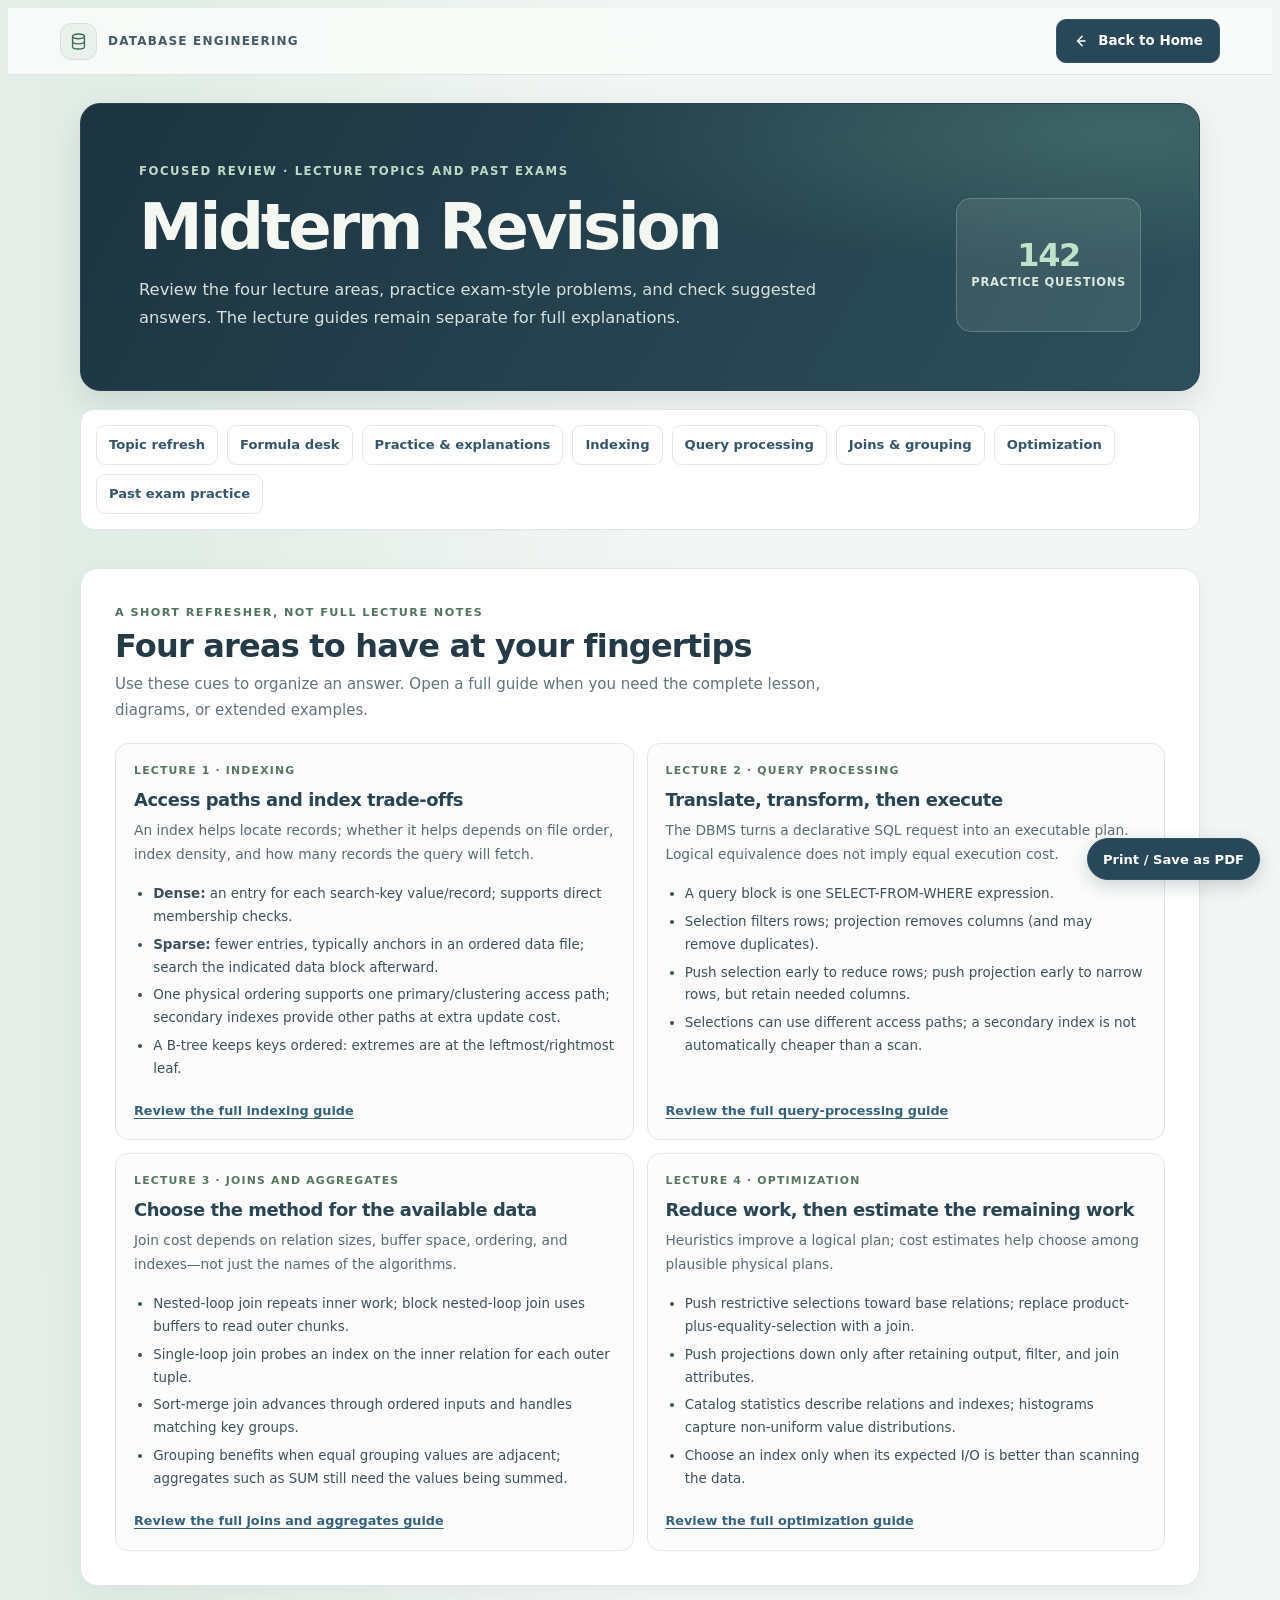
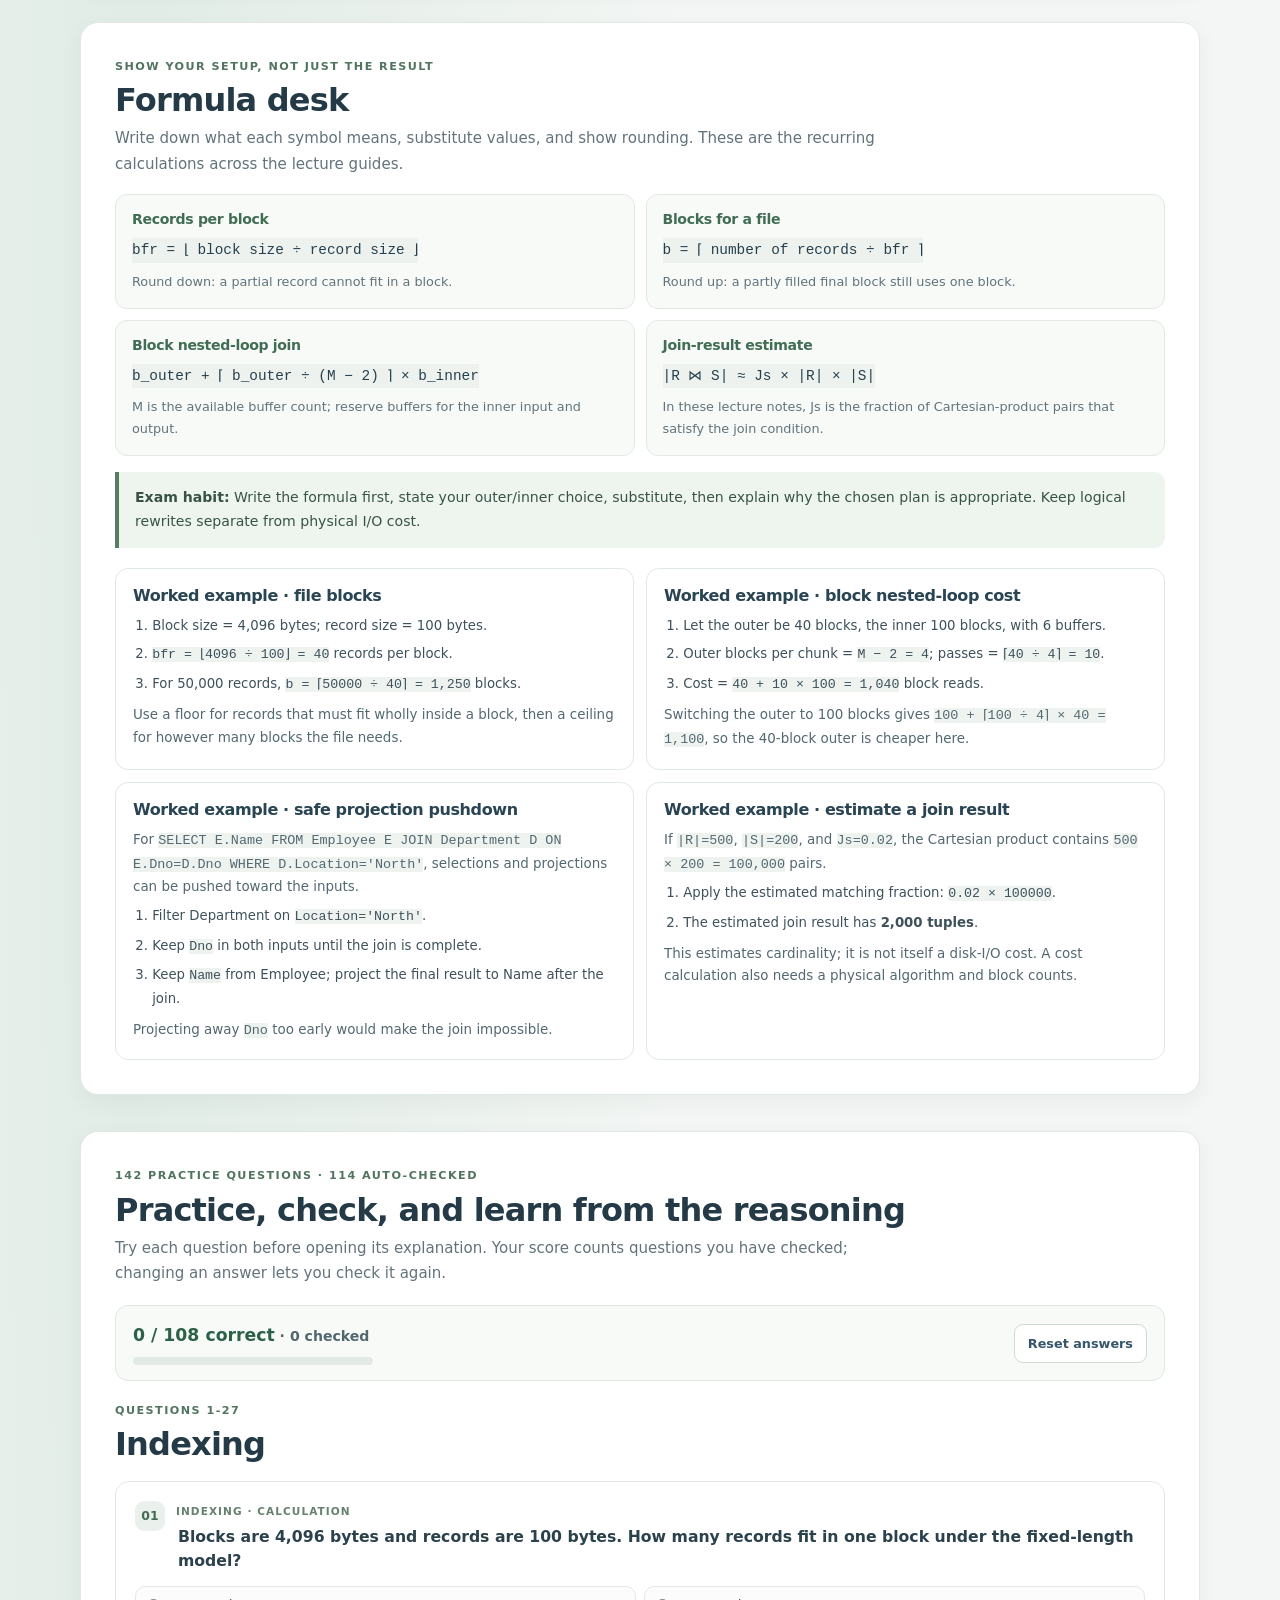
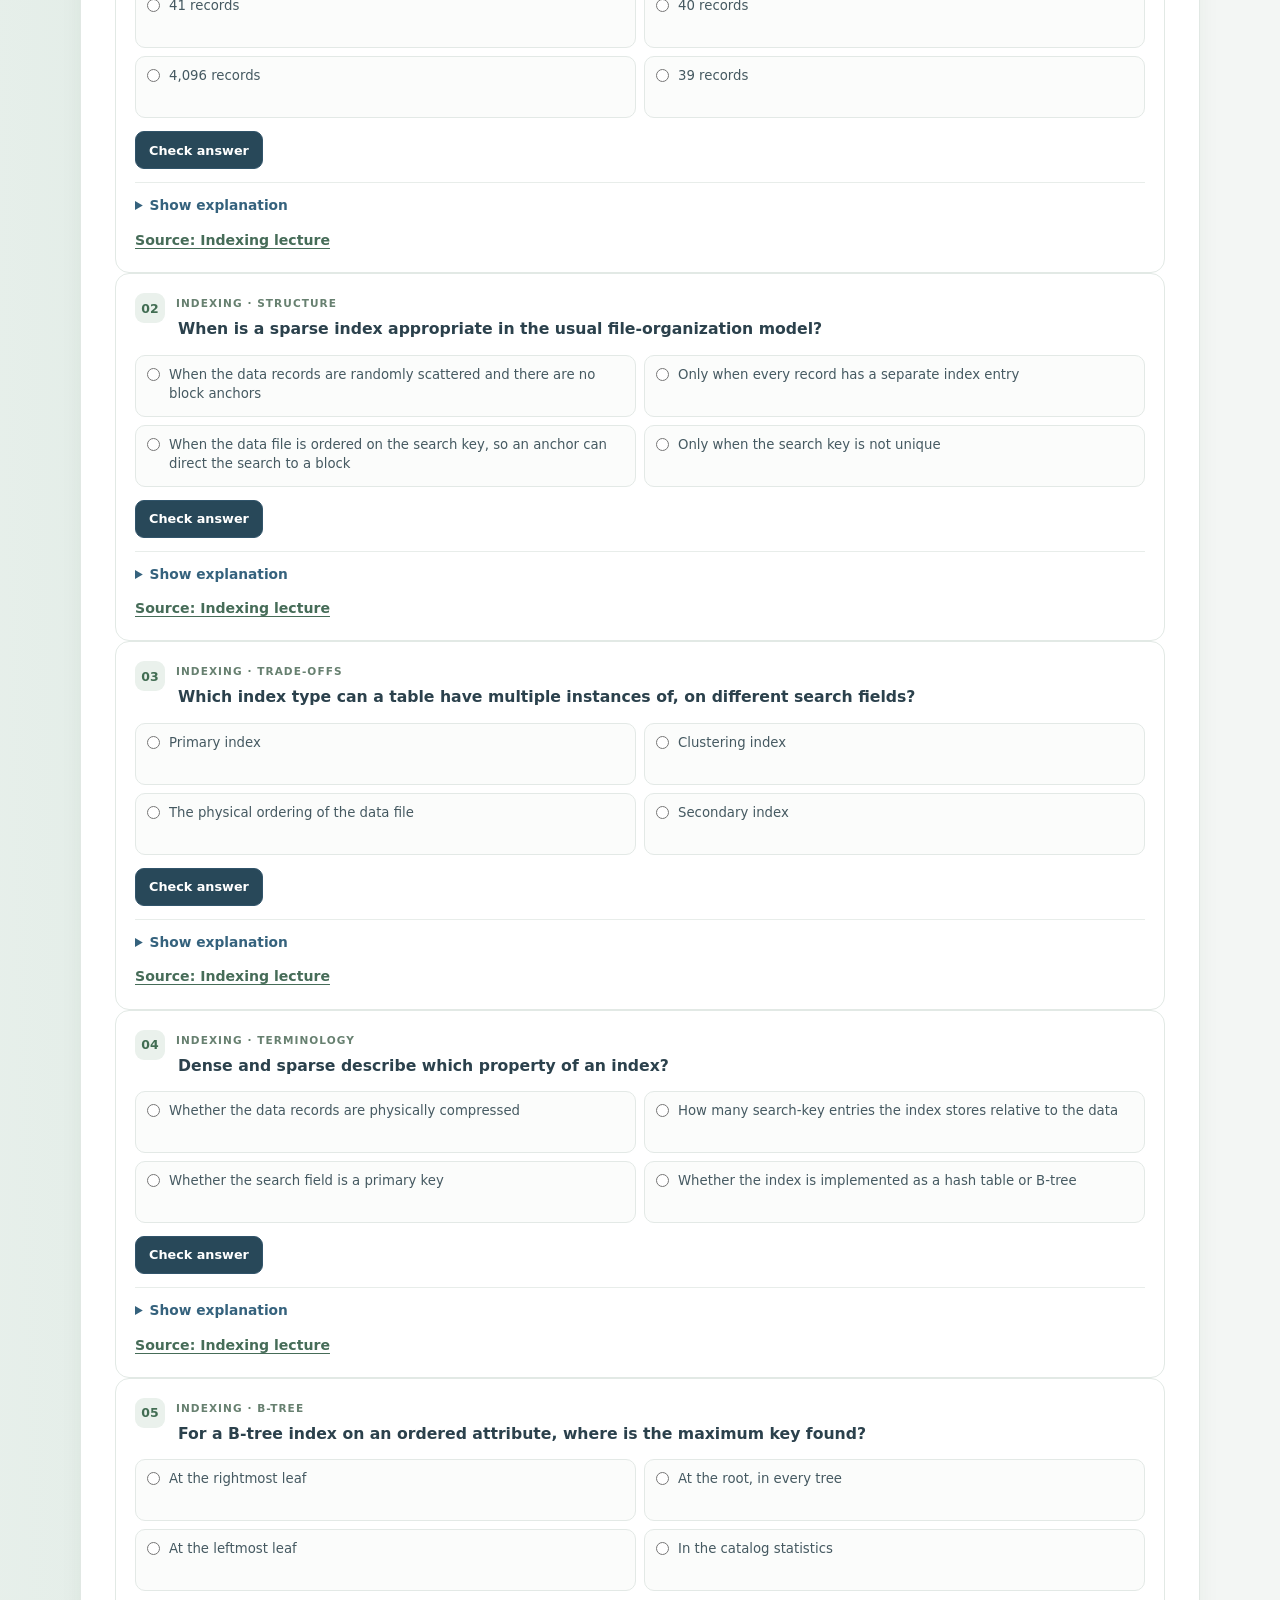
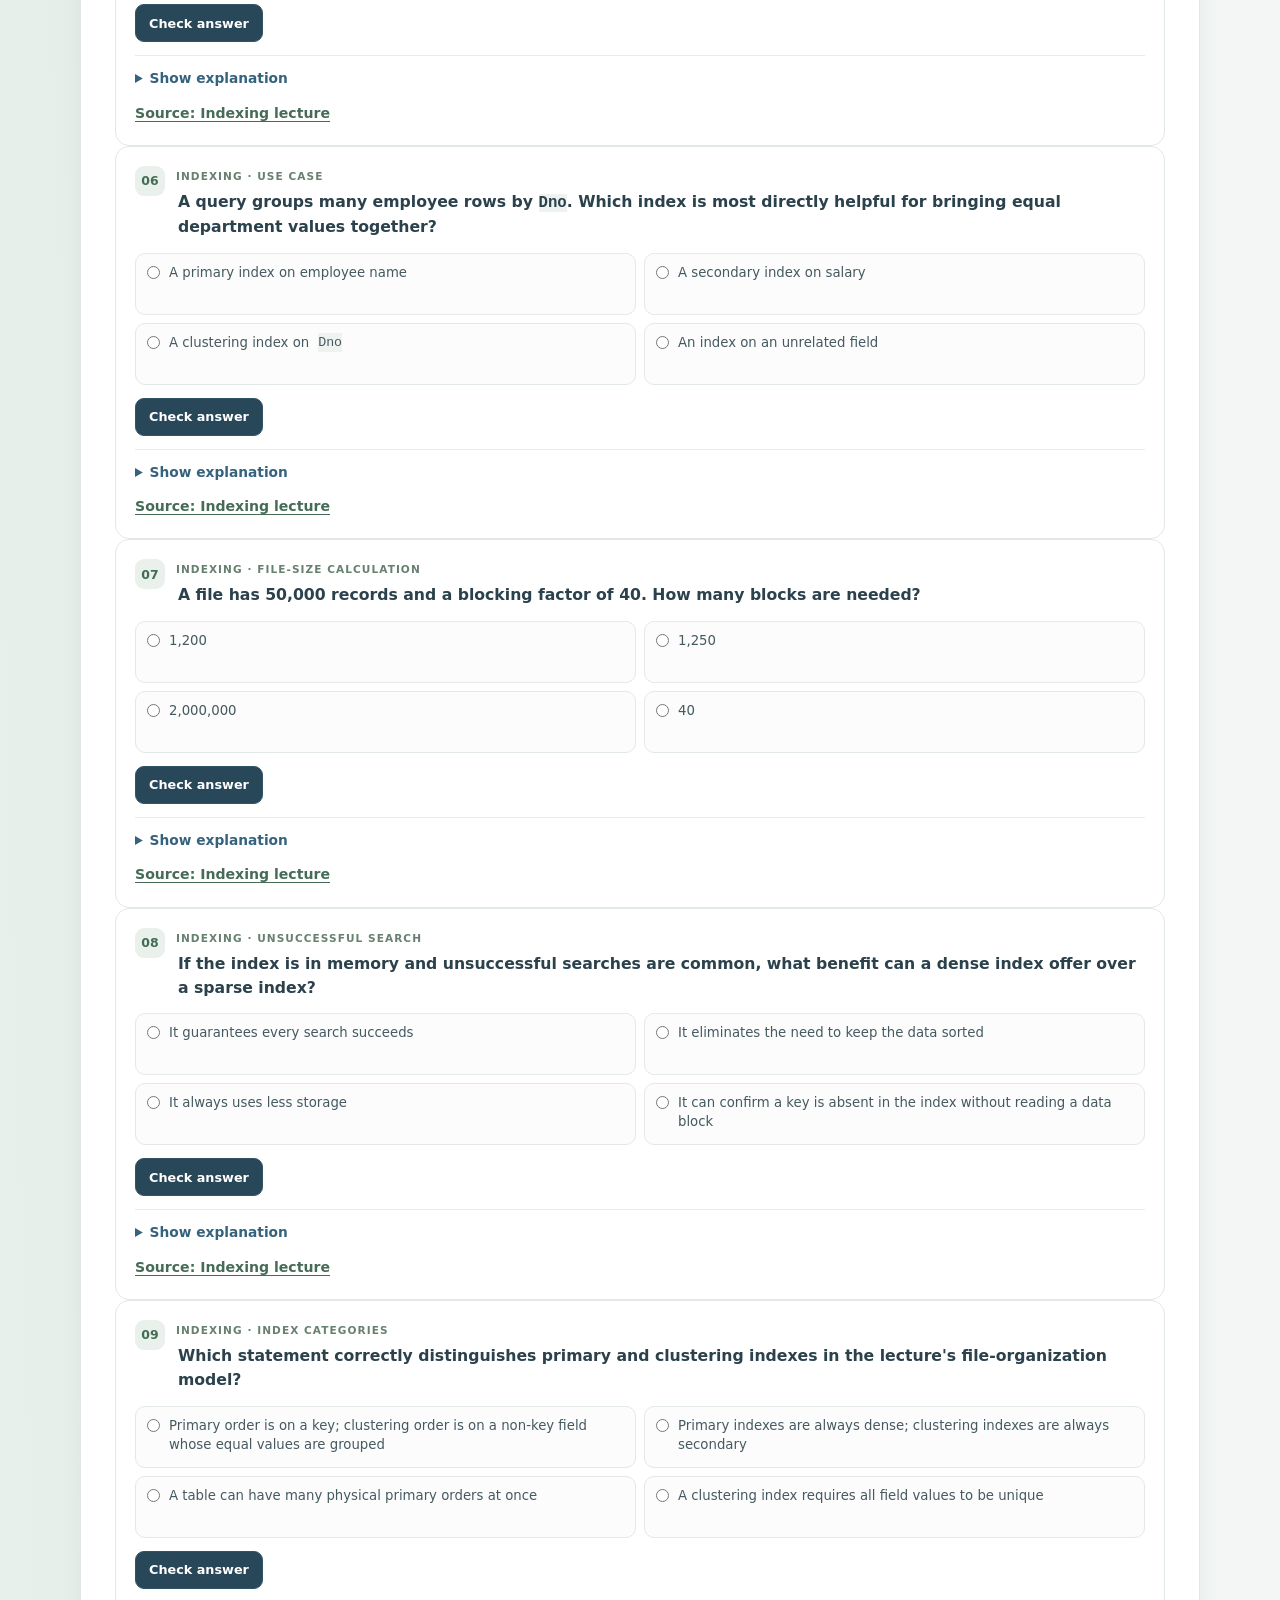
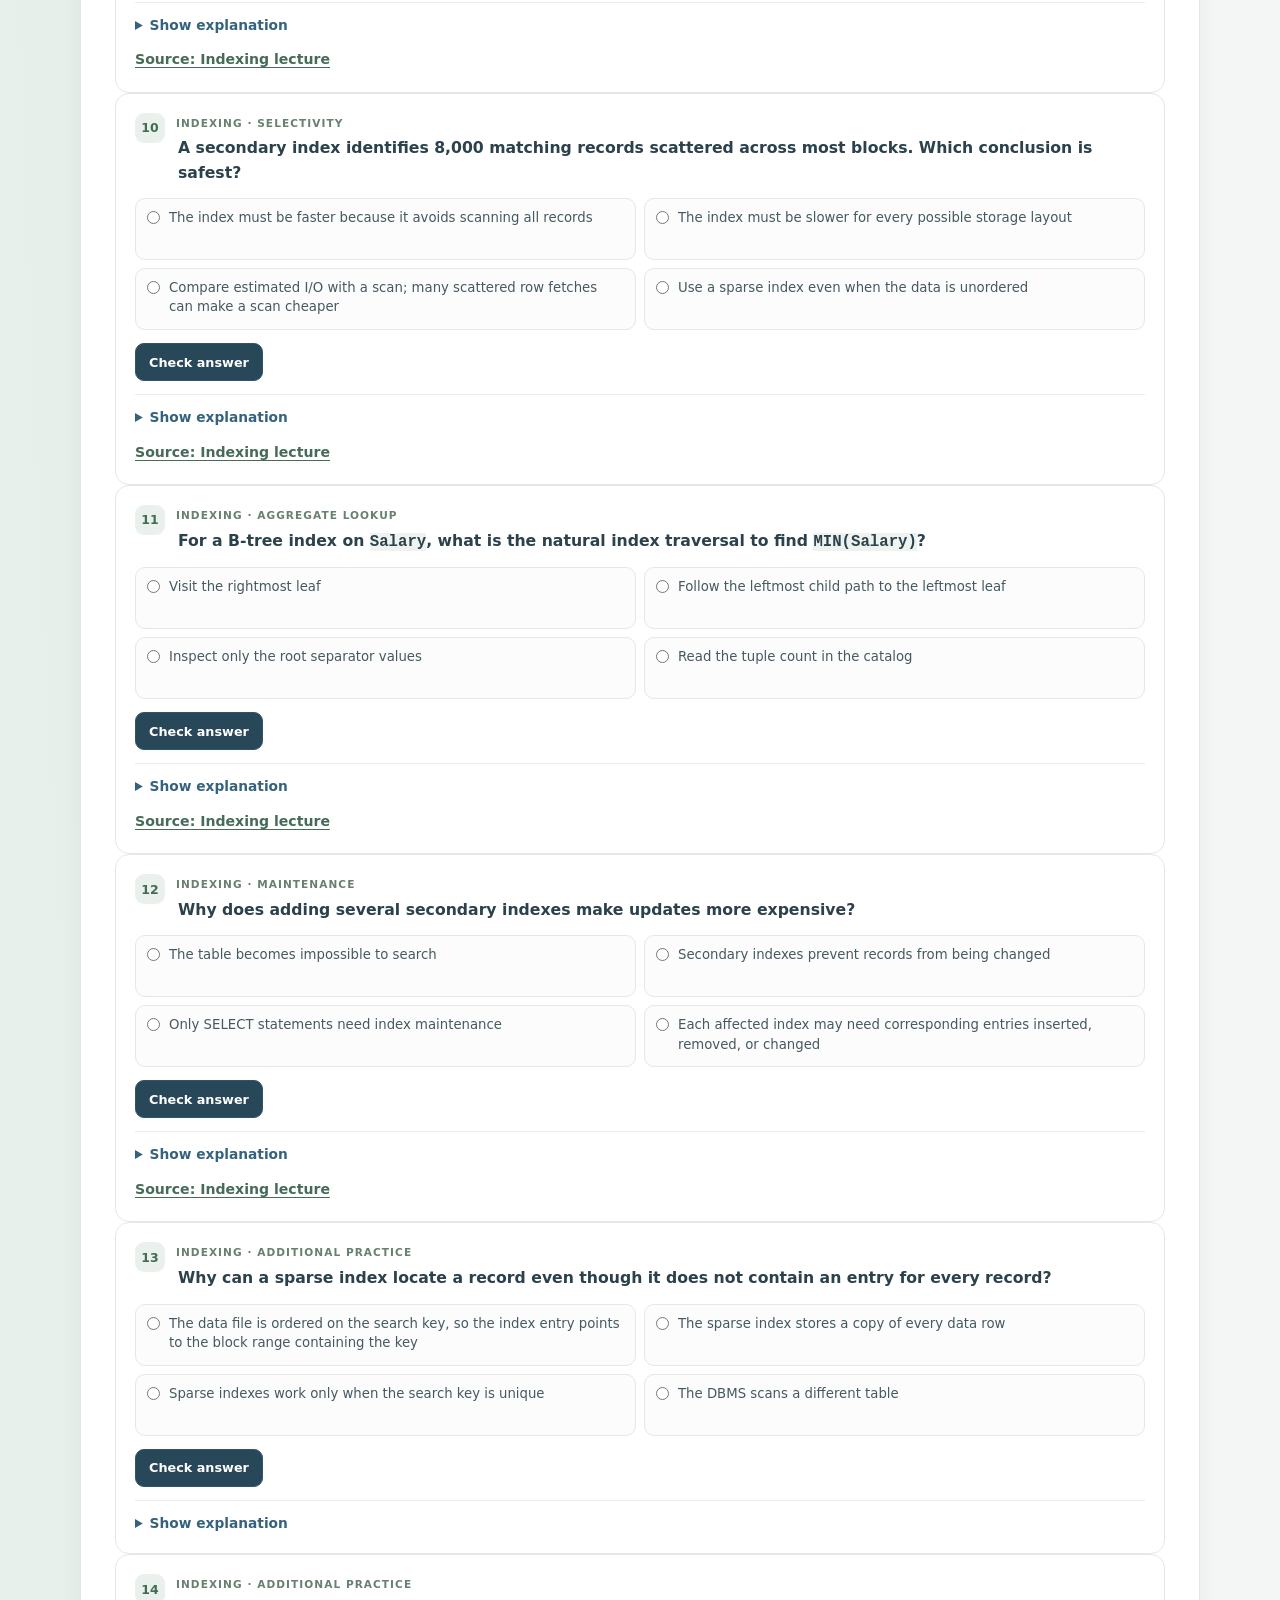
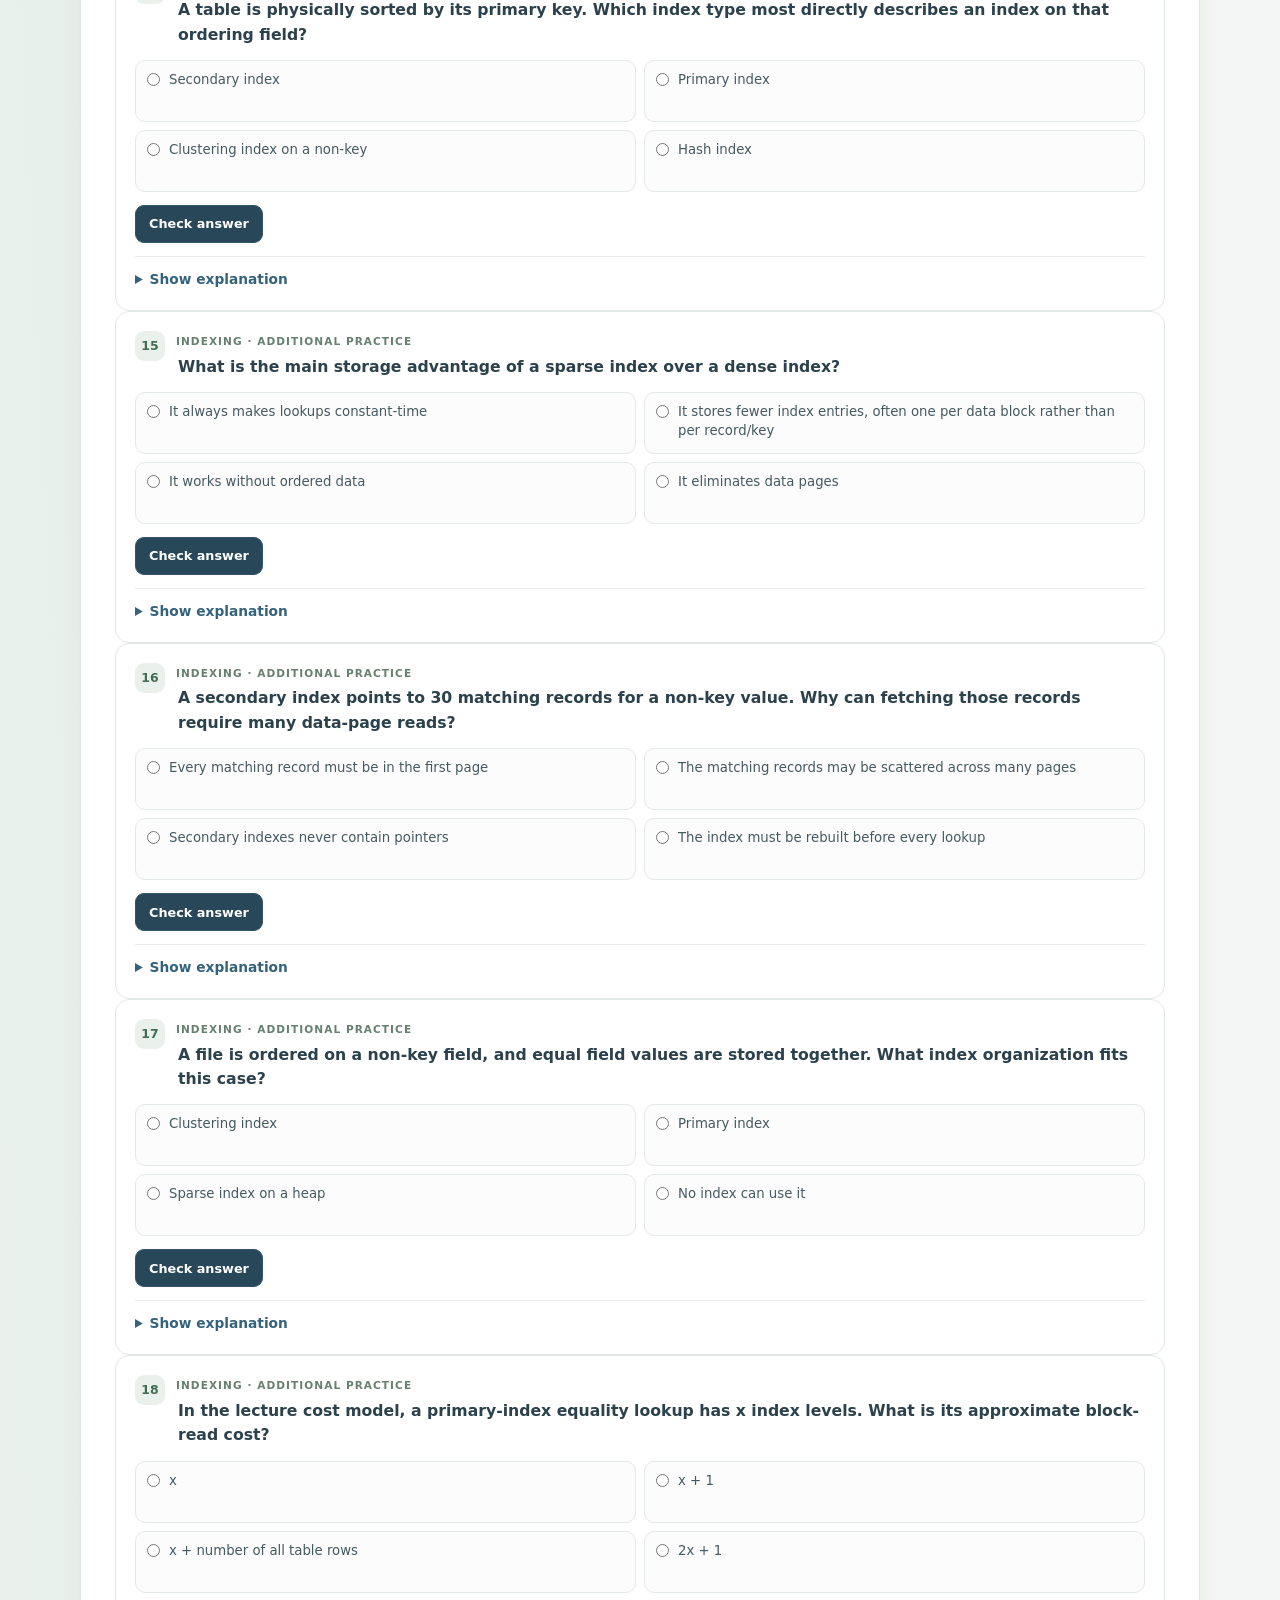
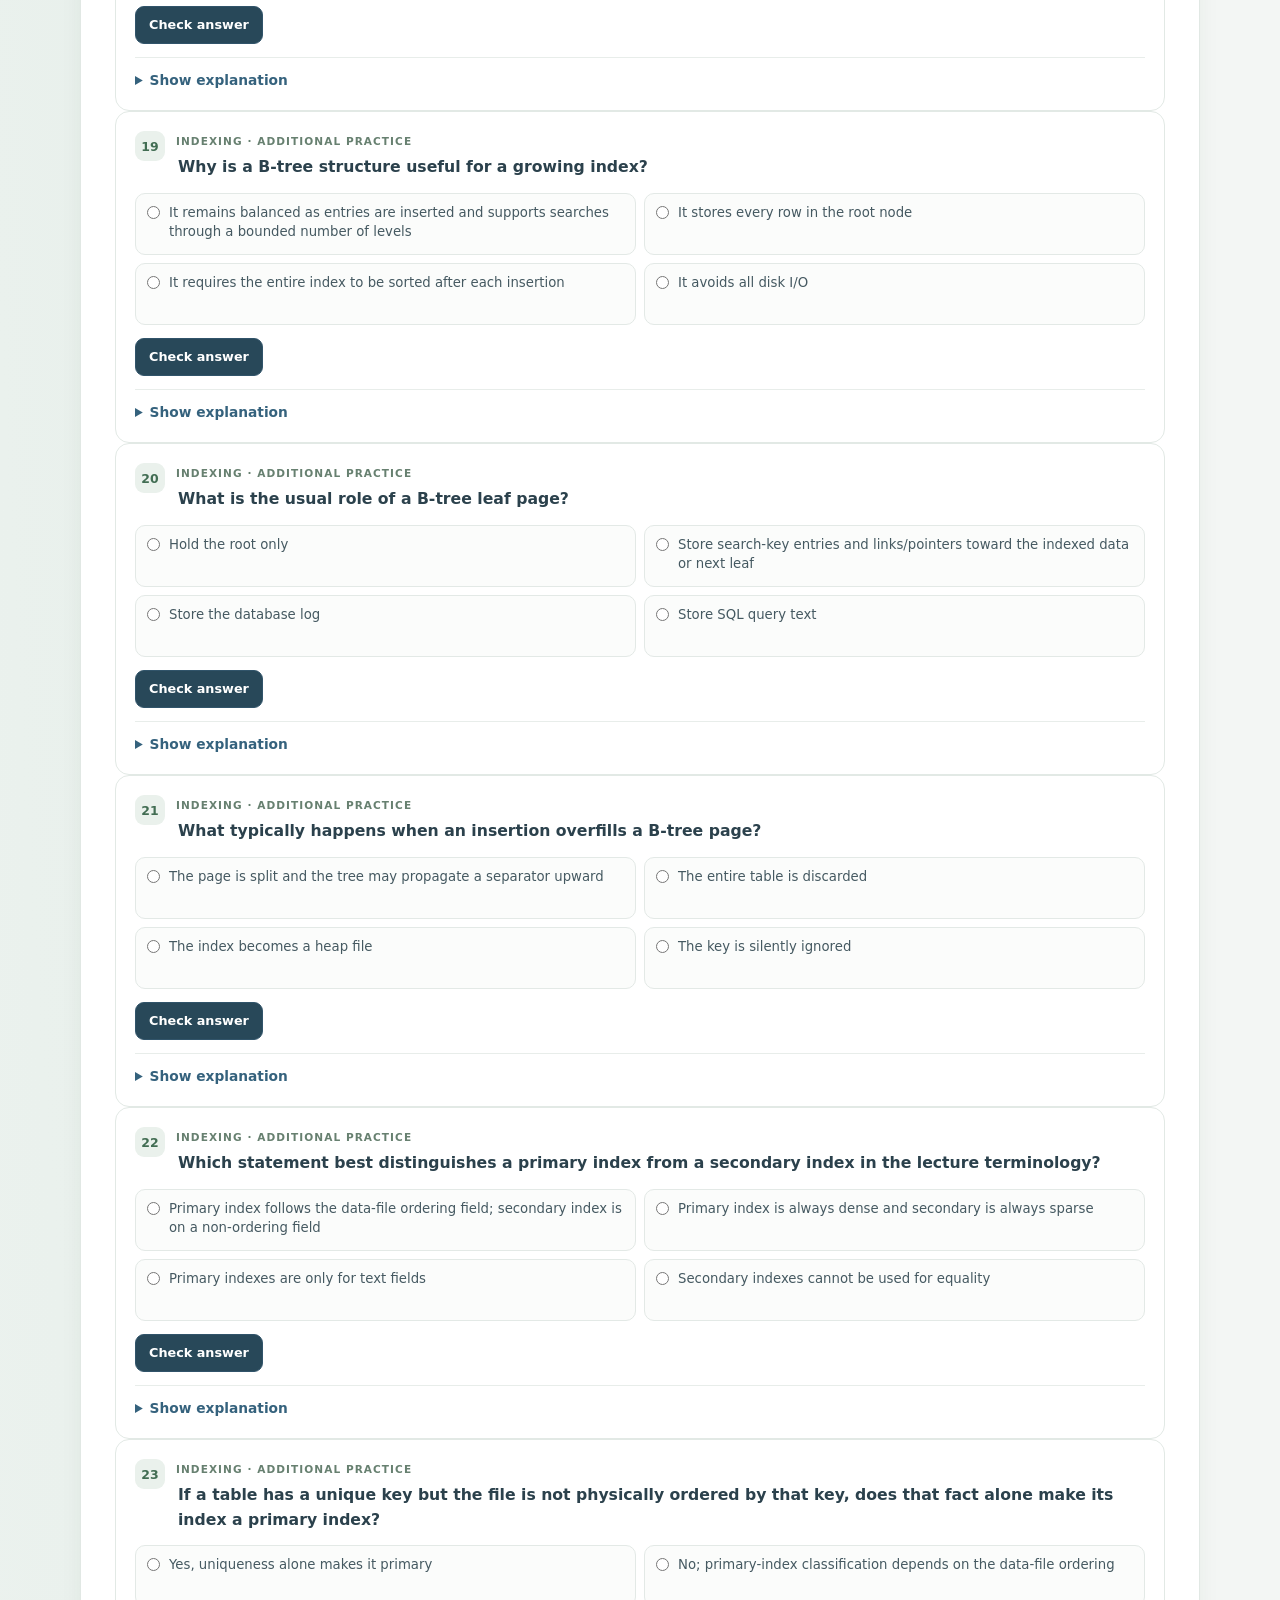
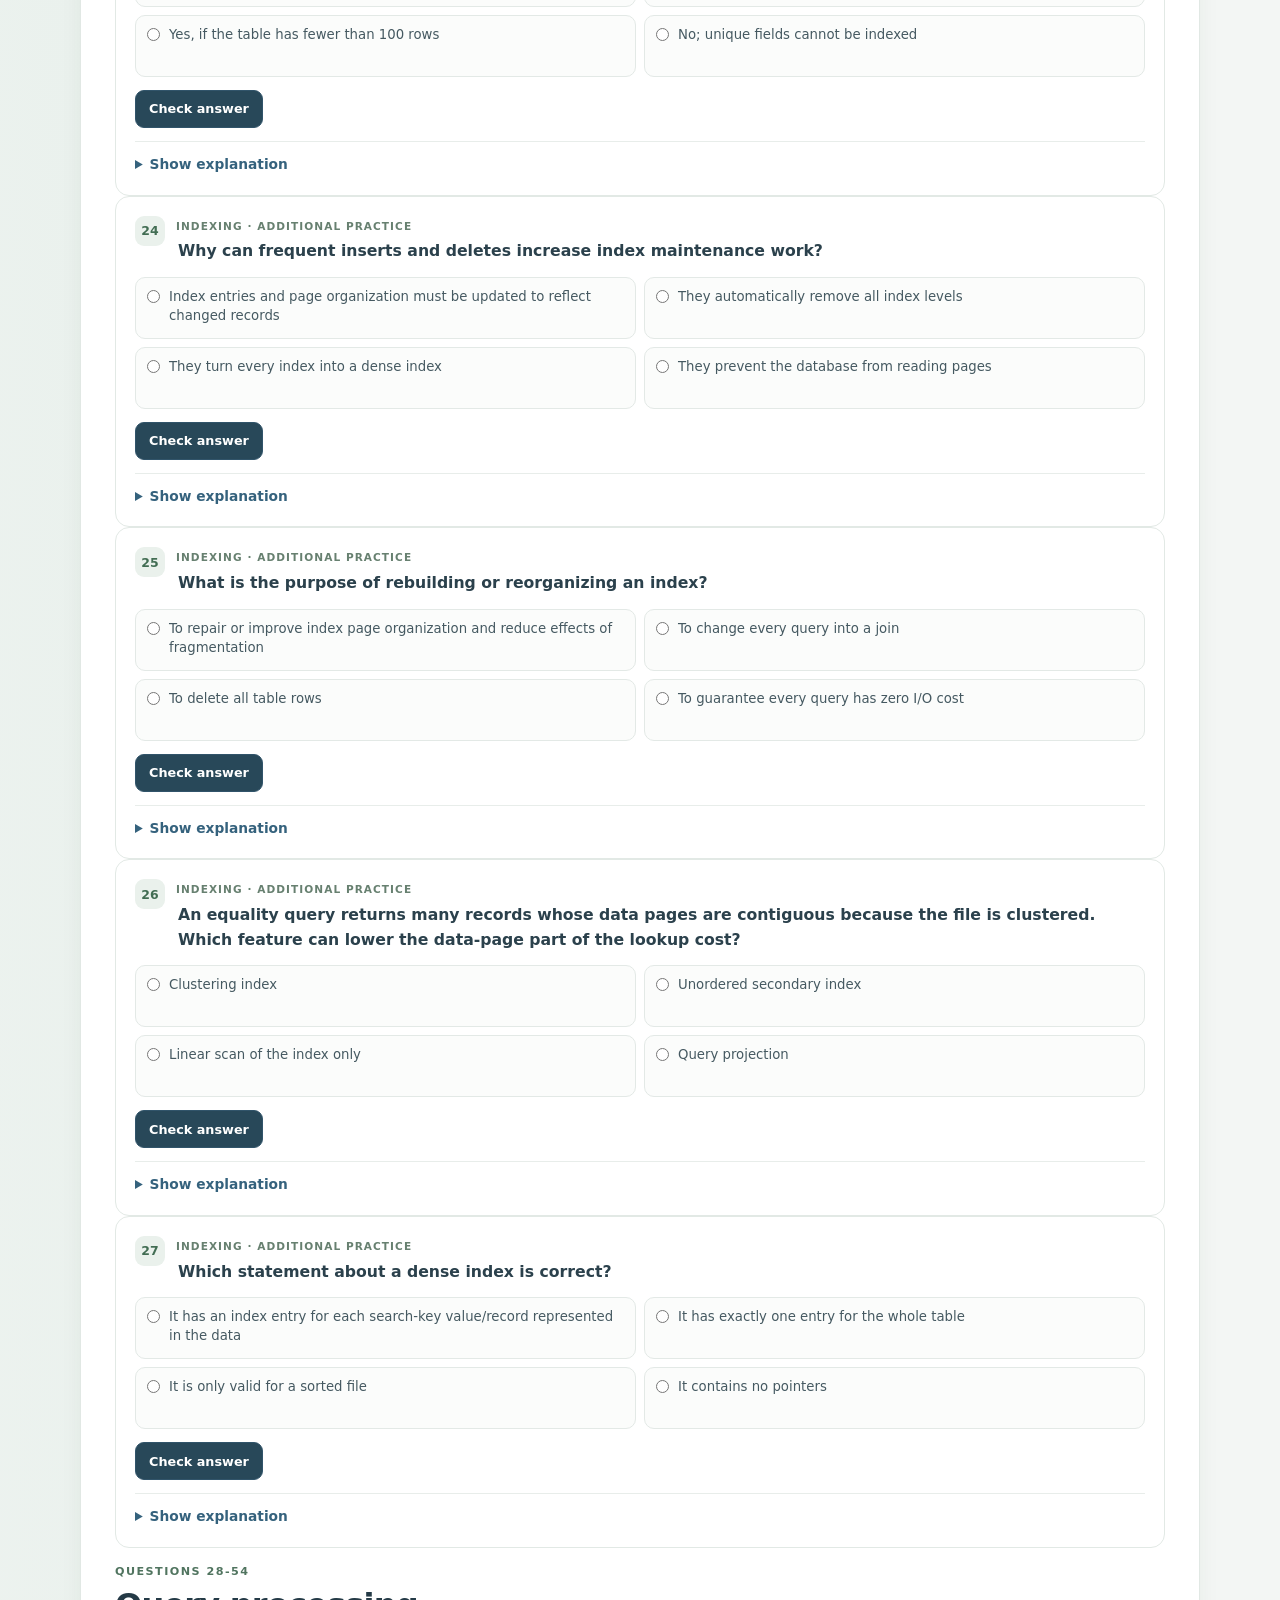
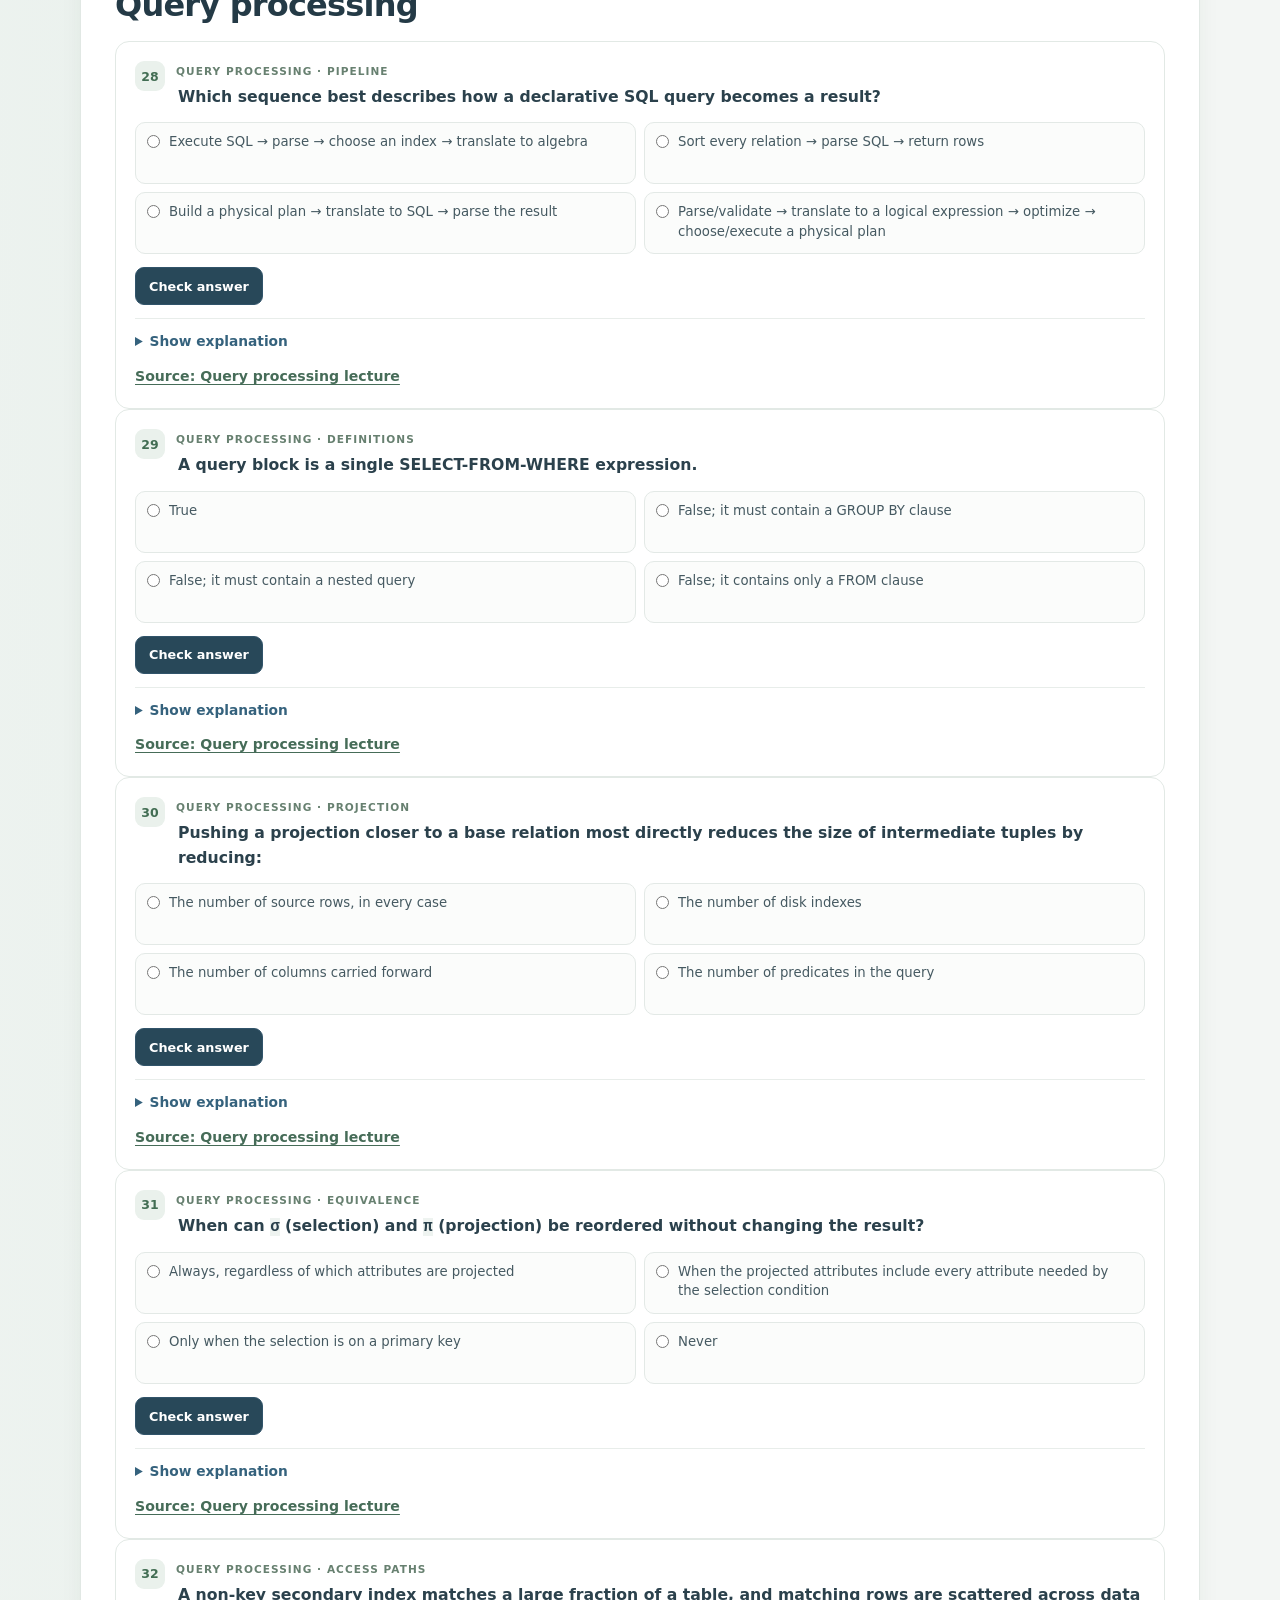
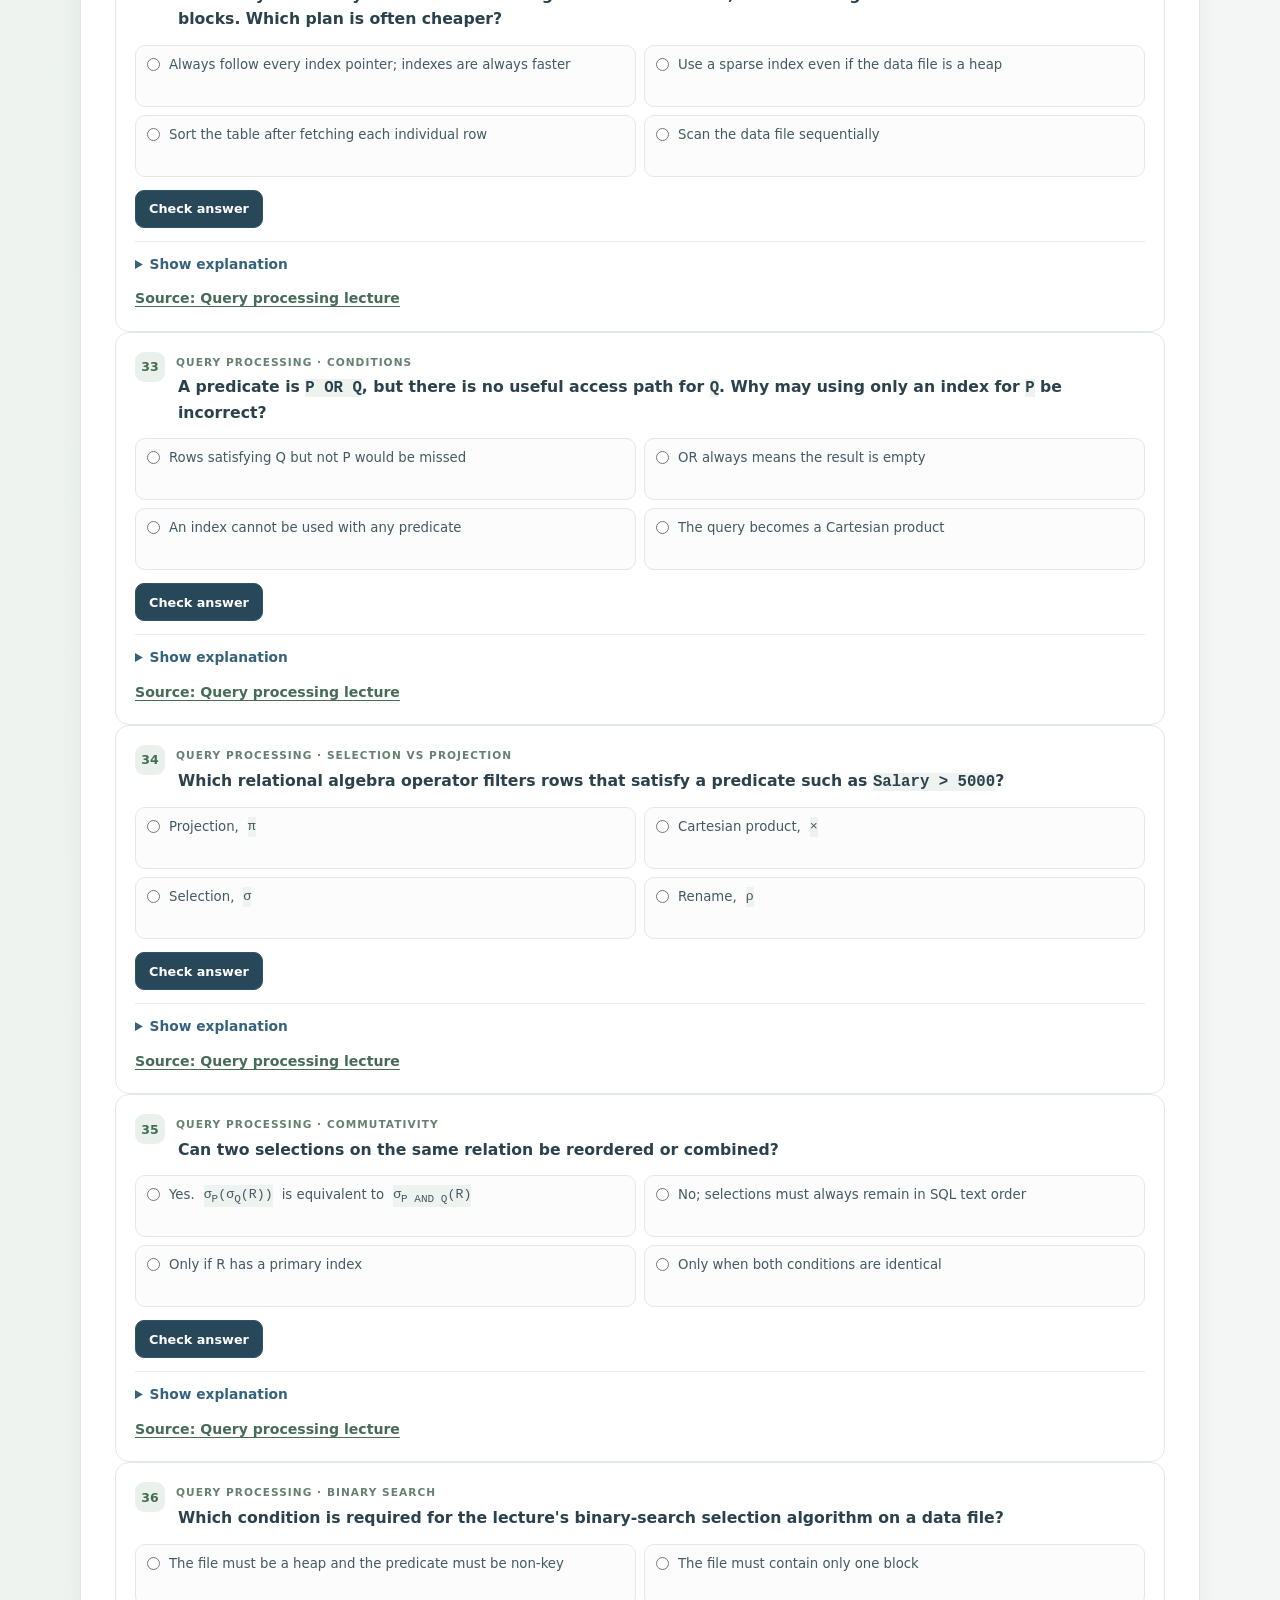
==== commit cd3b8c58: "Add files via upload" ====
--- a/Final_Midterm_Revision.html
+++ b/Final_Midterm_Revision.html
@@ -3,7 +3,7 @@
 <head>
   <meta charset="utf-8">
   <meta name="viewport" content="width=device-width, initial-scale=1">
-  <meta name="description" content="A focused database engineering midterm revision with worked examples and 108 explained practice questions across four lecture areas.">
+  <meta name="description" content="Database Engineering midterm revision with four lecture topics, interactive practice, and sourced past-exam questions with suggested answers.">
   <meta name="theme-color" content="#f3f6f4">
   <title>Database Engineering — Midterm Revision</title>
   <link rel="stylesheet" href="study-site.css">
@@ -477,6 +477,15 @@
       text-underline-offset: 3px;
     }
     .question-source:hover { color: #234b36; }
+    .past-exam-written {
+      align-self: start;
+      gap: 7px;
+    }
+    .past-exam-written .question-topic { margin: 0; }
+    .past-exam-written h3 { margin: 0; color: #294453; font-size: 1.02rem; }
+    .past-exam-written > p { margin: 0; color: #586b73; font-size: .9rem; }
+    .past-exam-written .explanation { margin-top: 6px; }
+    .past-exam-written .explanation p { white-space: pre-wrap; }
 
     .check-answer {
       min-height: 38px;
@@ -599,11 +608,11 @@
   <main class="doc revision-main">
     <section class="revision-hero" aria-labelledby="revision-title">
       <div>
-        <p class="eyebrow">Focused practice · Four lecture areas</p>
+        <p class="eyebrow">Focused review · Lecture topics and past exams</p>
         <h1 id="revision-title">Midterm Revision</h1>
-        <p>Refresh the ideas most likely to need explanation or calculation, then test yourself. This is a revision companion—not a replacement for the four full study guides.</p>
+        <p>Review the four lecture areas, practice exam-style problems, and check suggested answers. The lecture guides remain separate for full explanations.</p>
       </div>
-      <div class="hero-count" aria-label="108 practice questions">
+      <div class="hero-count" aria-label="108 practice questions plus past-exam practice">
         <strong>108</strong>
         <span>practice questions</span>
       </div>
@@ -617,6 +626,7 @@
       <a href="#query-questions">Query processing</a>
       <a href="#join-questions">Joins &amp; grouping</a>
       <a href="#optimization-questions">Optimization</a>
+      <a href="#exam-questions">Past exam practice</a>
     </nav>
 
     <section class="revision-panel" id="refresh" aria-labelledby="refresh-title">
@@ -1371,6 +1381,15 @@
             <div class="question-actions"><button class="check-answer" type="button">Check answer</button><span class="answer-status" aria-live="polite"></span></div>
             <details class="explanation"><summary>Show explanation</summary><p><strong>Correct: A.</strong> Heuristics are useful transformations that often expose better plans, but physical choices depend on statistics, indexes, relation sizes, and I/O costs. Cost-based optimization compares alternatives that preserve query semantics; estimates guide the decision.</p></details>
           </article>
+        </section>
+        <section id="exam-questions" aria-labelledby="exam-question-title">
+          <header class="revision-heading">
+            <p class="eyebrow">Past exam practice · eight source papers</p>
+            <h2 id="exam-question-title">Exam questions and suggested answers</h2>
+            <p>These are original practice prompts based on recurring topics in the linked exams. Multiple-choice items are scored; written answers open as suggestions. Sources identify the relevant paper, question, and page.</p>
+          </header>
+          <div id="past-exam-mcq" aria-label="Past exam multiple-choice practice"></div>
+          <div class="topic-grid" id="past-exam-written" aria-label="Past exam written practice"></div>
         </section>
       </form>
     </section>
@@ -1462,6 +1481,224 @@
           ['If two equivalent plans have estimated I/O costs of 900 and 1,250 block accesses, which would the basic cost-based comparison prefer?', ['The 900-block plan, subject to the model and estimates', 'The 1,250-block plan because it is larger', 'Neither, because costs cannot be compared', 'The plan with more intermediate rows'], 0, 'Under the same model and assumptions, the lower estimated cost is preferred; it remains an estimate, not a guarantee of actual runtime.']
         ]
       };
+      var pastExamQuestions = [
+        {
+          type: 'written',
+          prompt: 'Two transactions read the same stock value, 20. One sells 3 units and writes 17; the other, using its earlier read, adds 5 and writes 25. Name the anomaly and compare the final value with a serial execution.',
+          answer: 'This is a lost update: the second write overwrites the first transaction’s change. The stored value becomes 25, while a serial execution would produce 22 (20 − 3 + 5).',
+          sources: [['1- Midterm 2013.pdf', 'Midterm 2013 · Q1 · p.1', 1]]
+        },
+        {
+          type: 'written',
+          prompt: 'List the transaction states from execution through termination, and explain what distinguishes partially committed from committed.',
+          answer: 'A typical path is Active → Partially committed → Committed → Terminated; a transaction can instead enter Failed and then Aborted. Partially committed means its final statement has run but its effects are not yet guaranteed durable. Committed means the commit completed and the effects are durable.',
+          sources: [['1- Midterm 2013.pdf', 'Midterm 2013 · Q2 · p.1', 1], ['2- Midterm 2014.pdf', 'Midterm 2014 · Q1 · p.1', 1]]
+        },
+        {
+          type: 'written',
+          prompt: 'Name four common join algorithms and give one condition that makes each a reasonable option.',
+          answer: 'Block nested-loop join works without an index and can benefit from memory buffers. Index nested-loop (single-loop) join is useful when the inner relation has an index on its join attribute. Sort-merge join is attractive when both inputs are already ordered on the join keys or sorting is worth its cost. Hash join is suited to equality joins when partitions can be built and processed efficiently.',
+          sources: [['1- Midterm 2013.pdf', 'Midterm 2013 · Q4 · p.1', 1]]
+        },
+        {
+          type: 'written',
+          prompt: 'Compare sorting and hashing as query-processing techniques: give a strength and a limitation of each.',
+          answer: 'Sorting supports ordered output, range processing, and merge-based operations, but sorting unsorted data can require substantial I/O. Hashing can provide fast equality lookup and can be parallelized, but it is sensitive to skew and is less suitable for ordered/range results.',
+          sources: [['1- Midterm 2013.pdf', 'Midterm 2013 · Q5 · p.1', 1], ['3- Midterm 2015 - Answers.pdf', 'Midterm 2015 · Q1 and Q5 · pp.1–2', 1]]
+        },
+        {
+          type: 'written',
+          prompt: 'Explain the difference between materializing an intermediate result and pipelining it to the next operator.',
+          answer: 'Materialization writes an operator’s intermediate relation to storage and a later operator reads it back. Pipelining streams tuples directly from one operator to the next, avoiding that intermediate write/read when the operators support streaming. Pipelining is also called stream-based processing in these course materials.',
+          sources: [['1- Midterm 2013.pdf', 'Midterm 2013 · Q10 · p.1', 1], ['3- Midterm 2015 - Answers.pdf', 'Midterm 2015 · Q6 · p.2', 2]]
+        },
+        {
+          type: 'written',
+          prompt: 'Define selectivity, selection cardinality, blocking factor, and join selectivity. State what each measures.',
+          answer: 'Selectivity (sl) is the fraction of a relation that satisfies a predicate. Selection cardinality (s) is the number of matching tuples, often estimated as sl × r. Blocking factor (bfr) is the number of records that fit in a block. Join selectivity (Js) is the fraction of Cartesian-product tuple pairs that satisfy the join condition.',
+          sources: [['1- Midterm 2013.pdf', 'Midterm 2013 · Q8 · p.1', 1]]
+        },
+        {
+          type: 'written',
+          prompt: 'What do ACID properties require of a transaction?',
+          answer: 'Atomicity: all operations happen or none do. Consistency: a transaction preserves database constraints. Isolation: concurrent execution does not expose an invalid interleaving. Durability: committed changes survive failures.',
+          sources: [['2- Midterm 2014.pdf', 'Midterm 2014 · Q1 · p.1', 1], ['7- Midterm 2021 (Credit).pdf', 'Midterm 2021 (Credit) · Q3(a) · p.3', 3]]
+        },
+        {
+          type: 'written',
+          prompt: 'Construct a short example of a dirty read and explain why it is unsafe.',
+          answer: 'T1 writes X=90 but has not committed. T2 reads X=90 and uses it in another update. If T1 then aborts, T2 has consumed a value that was rolled back. T2 must be rolled back too, or the database may retain a result based on invalid data.',
+          sources: [['2- Midterm 2014.pdf', 'Midterm 2014 · Q2 · p.1', 1], ['8- Midterm 2023.pdf', 'Midterm 2023 · Q3(a) · p.2', 2]]
+        },
+        {
+          type: 'mcq',
+          prompt: 'Which expression is the standard block nested-loop join input-read cost when R is outer and M buffers are available? Ignore result writes.',
+          choices: ['bR + ceil(bR / (M − 2)) × bS', 'bR + bS, regardless of memory', 'M × bR × bS', 'ceil(bR / bS) + M'],
+          answer: 0,
+          explanation: 'M−2 buffers hold an outer chunk after reserving one for the inner input and one for output. Each outer chunk triggers a scan of S.',
+          sources: [['2- Midterm 2014.pdf', 'Midterm 2014 · Q4 · p.1', 1]]
+        },
+        {
+          type: 'written',
+          prompt: 'For the schedule W1(X); R2(X); C2; C1, classify recoverability, cascadelessness, and strictness.',
+          answer: 'It is not recoverable: T2 reads the value written by T1 and commits before T1 commits. It is not cascadeless because R2(X) reads an uncommitted write. It is not strict because T2 accesses X while T1’s write is still uncommitted.',
+          sources: [['2- Midterm 2014.pdf', 'Midterm 2014 · Q7 · p.2', 2]]
+        },
+        {
+          type: 'written',
+          prompt: 'In mandatory access control, how are users and data labeled, and how does the system decide whether access is permitted?',
+          answer: 'Users receive a clearance and data objects receive a classification. Access is permitted according to the policy’s comparison of those labels. A commonly taught hierarchy, from highest to lowest, is Top Secret, Secret, Confidential, and Unclassified.',
+          sources: [['2- Midterm 2014.pdf', 'Midterm 2014 · Q6 · p.2', 2]]
+        },
+        {
+          type: 'written',
+          prompt: 'Outline the main stages from receiving an SQL statement to returning its result.',
+          answer: 'The DBMS scans, parses, and validates the SQL; translates it into an internal representation; optimizes the query; generates an execution plan/code; and executes that plan. The input is the SQL request and the output is the result relation returned to the requester.',
+          sources: [['3- Midterm 2015 - Answers.pdf', 'Midterm 2015 · Q2 · p.1', 1], ['1- Midterm 2013.pdf', 'Midterm 2013 · Q6 · p.1', 1]]
+        },
+        {
+          type: 'written',
+          prompt: 'R occupies 14 blocks, S occupies 6 blocks, and only 3 buffers are available. For block nested-loop join, choose the better outer relation and calculate input reads, excluding result writes.',
+          answer: 'Use S as the outer relation. With M=3, the outer chunk holds M−2=1 block, so S requires ceil(6/1)=6 chunks and R is scanned 6 times. Cost = 6 + 6×14 = 90 block reads. Using R as outer would cost 14 + 14×6 = 98.',
+          sources: [['3- Midterm 2015 - Answers.pdf', 'Midterm 2015 · Q7 · p.2', 2]]
+        },
+        {
+          type: 'mcq',
+          prompt: 'Which is the sensible order for the two optimization phases emphasized in the exam?',
+          choices: ['Apply useful heuristic rewrites, then estimate costs of physical alternatives', 'Choose physical algorithms before forming an equivalent logical query', 'Cost-based optimization must always precede parsing', 'Run every plan before applying rewrites'],
+          answer: 0,
+          explanation: 'Heuristics first simplify/reorder the logical expression; cost-based optimization then compares physical implementations of the rewritten query.',
+          sources: [['3- Midterm 2015 - Answers.pdf', 'Midterm 2015 · Q8 · p.2', 2], ['4- Midterm 2017.pdf', 'Midterm 2017 · Q3 · p.2', 2]]
+        },
+        {
+          type: 'written',
+          prompt: 'Can an index by itself answer every aggregate query? Explain when it can help and when the values still need to be processed.',
+          answer: 'No single dense/sparse index answers every aggregate efficiently. An ordered index can expose MIN or MAX at an extreme leaf, and a covering index may answer an aggregate without fetching table rows. SUM and AVG generally require processing all qualifying values; COUNT also depends on the exact qualifying entries. The access path and whether the index contains all required values matter.',
+          sources: [['4- Midterm 2017.pdf', 'Midterm 2017 · Q1 · p.1', 1]]
+        },
+        {
+          type: 'written',
+          prompt: 'For R with 100,000 records of 500 bytes and S with 50,000 records of 750 bytes, using 5,000-byte blocks and M=6 buffers, choose the outer relation and estimate block nested-loop input reads. Ignore output writes.',
+          answer: 'R occupies 10,000 blocks; S occupies 7,500 blocks. Choose S as outer. The outer chunk holds M−2=4 blocks, so there are ceil(7,500/4)=1,875 scans of R. Cost = 7,500 + 1,875×10,000 = 18,757,500 block reads. At least 3 buffers are needed: outer input, inner input, and output.',
+          sources: [['4- Midterm 2017.pdf', 'Midterm 2017 · Q2(a–b) · pp.1–2', 1], ['5- Midterm 2019.pdf', 'Midterm 2019 · Q2(a–b) · p.2', 2]]
+        },
+        {
+          type: 'written',
+          prompt: 'Give three heuristic transformations that can reduce the optimizer’s plan-search work or intermediate data.',
+          answer: 'Examples: push selections toward base relations; push projections down while retaining attributes needed later; replace a Cartesian product followed by a join predicate with a join; and limit enumeration to left-deep join trees. Each reduces unnecessary intermediate work or the number of candidate plans.',
+          sources: [['4- Midterm 2017.pdf', 'Midterm 2017 · Q3 · p.2', 2], ['7- Midterm 2021 (Credit).pdf', 'Midterm 2021 (Credit) · Q2 · p.2', 2]]
+        },
+        {
+          type: 'written',
+          prompt: 'Use the schedule in the cited exam to determine conflict serializability and transaction-recovery properties. What does its precedence graph show?',
+          answer: 'The precedence graph contains edges in both directions between T1 and T3: R3(X) precedes W1(X), while W1(X) precedes W3(X). That cycle means the schedule is not conflict-serializable. T3 reads T1’s uncommitted write on Z, but T1 commits before T3, so the schedule is recoverable, not cascadeless, and not strict.',
+          sources: [['4- Midterm 2017.pdf', 'Midterm 2017 · Q4(a–b) · pp.2–3', 2], ['8- Midterm 2023.pdf', 'Midterm 2023 · Q3(b) · p.2', 2]]
+        },
+        {
+          type: 'written',
+          prompt: 'A query joins Sailors, Boats, and Reserves, filters for red boats and sailors younger than 30, and returns a few Sailors columns. Describe the main logical optimization steps.',
+          answer: 'Translate the FROM/WHERE query to a relational-algebra tree. Split the conjunctive predicate; push Boat.color=Red and Sailor.age<30 to their respective leaves; convert each product plus its equality condition into a join; join the reduced inputs; and push projections down while keeping all join keys and final output attributes.',
+          sources: [['5- Midterm 2019.pdf', 'Midterm 2019 · Q1(a–b) · p.1', 1]]
+        },
+        {
+          type: 'mcq',
+          prompt: 'For SELECT Dno, AVG(Salary) ... GROUP BY Dno, which index organization most directly keeps equal grouping values together?',
+          choices: ['A clustering index on Dno', 'A primary index on Salary', 'A secondary index on Salary only', 'An index on an unrelated column'],
+          answer: 0,
+          explanation: 'A clustering index orders the file by the non-key grouping field, making equal Dno values adjacent for group processing.',
+          sources: [['5- Midterm 2019.pdf', 'Midterm 2019 · Indexing Q4 · p.3', 3]]
+        },
+        {
+          type: 'written',
+          prompt: 'When can a dense index be advantageous for searches for values that are absent, and why is it not universally the better choice?',
+          answer: 'If the dense index is resident in memory, it can establish that a key is absent without reading a data page. A sparse index may need a data-page check after locating the nearest anchor. Dense indexes use more space and incur more maintenance, and for present values or other workloads those costs may outweigh the absent-key benefit.',
+          sources: [['5- Midterm 2019.pdf', 'Midterm 2019 · Indexing Q3 · p.2', 2], ['6- Midterm 2021.pdf', 'Midterm 2021 · Q1(b) · p.1', 1]]
+        },
+        {
+          type: 'written',
+          prompt: 'A transaction reads the same row twice and sees different committed values because another transaction updates it between the reads. Name the anomaly and one way to prevent it.',
+          answer: 'This is an unrepeatable read. A transaction isolation level that holds the relevant read lock through the transaction (such as repeatable read or serializable, depending on the DBMS) prevents another transaction from changing that row between reads.',
+          sources: [['5- Midterm 2019.pdf', 'Midterm 2019 · Transaction Q3(a) · p.3', 3]]
+        },
+        {
+          type: 'mcq',
+          prompt: 'In a B-tree index ordered by an attribute, where should a database look to find the maximum value?',
+          choices: ['The left-most leaf entry', 'The right-most leaf entry', 'The root separator only', 'A random leaf, then a full table scan'],
+          answer: 1,
+          explanation: 'Following the right-most child pointers reaches the largest indexed key. For MAX to be index-only, the index must contain the needed value and satisfy the query.',
+          sources: [['6- Midterm 2021.pdf', 'Midterm 2021 · Q1(a) · p.1', 1], ['8- Midterm 2023.pdf', 'Midterm 2023 · Q1(a) · p.1', 1]]
+        },
+        {
+          type: 'mcq',
+          prompt: 'Which statement about a primary index is accurate?',
+          choices: ['It is defined by the file’s ordering field; density is a separate property', 'It must always be dense', 'It is another name for any secondary index', 'It can exist only on an unordered heap'],
+          answer: 0,
+          explanation: 'Primary describes the relation between the index and the data-file ordering. Dense versus sparse describes how completely index entries cover the search values/records.',
+          sources: [['6- Midterm 2021.pdf', 'Midterm 2021 · Q1(c) · p.1', 1]]
+        },
+        {
+          type: 'written',
+          prompt: 'When would SELECT Fname ... and SELECT DISTINCT Fname ... have the same additional duplicate-removal cost?',
+          answer: 'When Fname is guaranteed unique (for example, it is a key), no duplicates can occur, so duplicate elimination has no work to do. Otherwise DISTINCT may require extra processing.',
+          sources: [['6- Midterm 2021.pdf', 'Midterm 2021 · Q1(d) · p.1', 1]]
+        },
+        {
+          type: 'written',
+          prompt: 'Explain why pushing a projection downward can reduce query cost, and name an attribute that must not be projected away too early.',
+          answer: 'A lower projection removes unused columns before large joins or intermediate results, reducing tuple width and I/O. Keep every attribute needed by a later selection or join condition, as well as the final output attributes.',
+          sources: [['6- Midterm 2021.pdf', 'Midterm 2021 · Q2(a) · p.2', 2]]
+        },
+        {
+          type: 'written',
+          prompt: 'Give small relations R(A,B) and S(A,B) showing that projecting A after difference can differ from subtracting the projected relations.',
+          answer: 'Let R={(1,x),(1,y)} and S={(1,y)}. Then R−S={(1,x)}, so πA(R−S)={1}. But πA(R)={1} and πA(S)={1}, so πA(R)−πA(S)=∅. The results differ.',
+          sources: [['6- Midterm 2021.pdf', 'Midterm 2021 · Q2(b) · p.2', 2]]
+        },
+        {
+          type: 'mcq',
+          prompt: 'For a heap file with no ordering on the search field, what kind of index is generally needed to find arbitrary matching records directly?',
+          choices: ['A sparse index with one anchor per several blocks', 'A dense index with an entry for each record/search value', 'A primary index on the heap order', 'No index entries at all'],
+          answer: 1,
+          explanation: 'Because heap records are not ordered by the search field, sparse block anchors cannot reliably direct the search to a range; a dense index provides direct entries.',
+          sources: [['7- Midterm 2021 (Credit).pdf', 'Midterm 2021 (Credit) · Q1(b) · p.1', 1]]
+        },
+        {
+          type: 'written',
+          prompt: 'Give a workload where a sequential scan can beat using a secondary index, even though the index can locate matches.',
+          answer: 'If a non-key predicate matches a large fraction of rows and those rows are scattered across pages, following index pointers can cause many random page reads. A sequential scan reads the file pages in order and may be cheaper.',
+          sources: [['7- Midterm 2021 (Credit).pdf', 'Midterm 2021 (Credit) · Q1(c) · p.1', 1]]
+        },
+        {
+          type: 'written',
+          prompt: 'State when selection and projection may commute, and give the key reason they may fail to commute.',
+          answer: 'They may commute if the selection predicate uses only attributes retained by the projection. They cannot be freely swapped if the projection discards an attribute needed to evaluate the selection; the predicate would no longer be computable.',
+          sources: [['7- Midterm 2021 (Credit).pdf', 'Midterm 2021 (Credit) · Q2(a) · p.1', 1]]
+        },
+        {
+          type: 'written',
+          prompt: 'Why does a query optimizer represent a declarative SQL request using relational algebra?',
+          answer: 'SQL states what result is wanted, while relational algebra expresses the operations that produce it. The algebra can be represented as a query tree and transformed into equivalent trees with different estimated costs.',
+          sources: [['7- Midterm 2021 (Credit).pdf', 'Midterm 2021 (Credit) · Q2(b) · p.1', 1]]
+        },
+        {
+          type: 'written',
+          prompt: 'Give an example of a query that can be answered from an index without fetching base-table pages, and state the necessary condition.',
+          answer: 'For example, SELECT MAX(Salary) FROM Employee can use an ordered B-tree on Salary by following the right-most leaf. It can avoid base-table page reads when the index contains the required value and the query needs no columns absent from the index.',
+          sources: [['8- Midterm 2023.pdf', 'Midterm 2023 · Q1(b) · p.1', 1]]
+        },
+        {
+          type: 'written',
+          prompt: 'Write a stored procedure that returns the number of registrations for a course name using the supplied course and registration tables.',
+          answer: 'CREATE PROCEDURE dbo.num_reg @cname varchar(100)\nAS\nBEGIN\n  SET NOCOUNT ON;\n  SELECT COUNT(*) AS registration_count\n  FROM dbo.registeration AS r\n  JOIN dbo.course AS c ON c.cid = r.cid\n  WHERE c.cname = @cname;\nEND;',
+          sources: [['8- Midterm 2023.pdf', 'Midterm 2023 · T-SQL Q1 · p.2', 2]]
+        },
+        {
+          type: 'written',
+          prompt: 'A student may register for at most six courses. Sketch a set-based SQL Server trigger that rejects an insert taking any student over the limit.',
+          answer: 'CREATE TRIGGER dbo.trg_max_reg ON dbo.registeration\nAFTER INSERT\nAS\nBEGIN\n  SET NOCOUNT ON;\n  IF EXISTS (\n    SELECT 1\n    FROM (SELECT DISTINCT sid FROM inserted) AS students\n    WHERE (SELECT COUNT(*) FROM dbo.registeration AS r\n           WHERE r.sid = students.sid) > 6\n  )\n  BEGIN\n    ROLLBACK TRANSACTION;\n              THROW 50001, \'A student may register for at most six courses.\', 1;\n  END;\nEND;',
+          sources: [['8- Midterm 2023.pdf', 'Midterm 2023 · T-SQL Q2 · p.3', 3]]
+        }
+      ];
       var sections = Object.keys(addedQuestions);
       var questions = Array.prototype.slice.call(document.querySelectorAll('.question'));
       var questionId = questions.length;
@@ -1552,6 +1789,115 @@
         });
       });
 
+      var examMcqList = document.getElementById('past-exam-mcq');
+      var examWrittenList = document.getElementById('past-exam-written');
+      var writtenCount = 0;
+
+      function appendSourceLinks(container, sources) {
+        sources.forEach(function (source) {
+          var link = document.createElement('a');
+          link.className = 'question-source';
+          link.href = source[0] + '#page=' + source[2];
+          link.textContent = 'Source: ' + source[1];
+          link.target = '_blank';
+          link.rel = 'noopener';
+          container.appendChild(link);
+        });
+      }
+
+      pastExamQuestions.forEach(function (item) {
+        if (item.type === 'mcq') {
+          questionId += 1;
+          var question = document.createElement('article');
+          question.className = 'question';
+          question.setAttribute('data-question', String(questionId));
+          question.setAttribute('data-answer', 'abcd'.charAt(item.answer));
+
+          var head = document.createElement('div');
+          head.className = 'question-head';
+          var number = document.createElement('span');
+          number.className = 'question-number';
+          number.textContent = questionId < 10 ? '0' + questionId : String(questionId);
+          var title = document.createElement('div');
+          var topic = document.createElement('p');
+          topic.className = 'question-topic';
+          topic.textContent = 'Past exams · multiple choice';
+          var fieldset = document.createElement('fieldset');
+          var legend = document.createElement('legend');
+          legend.textContent = item.prompt;
+          fieldset.appendChild(legend);
+          title.appendChild(topic);
+          title.appendChild(fieldset);
+          head.appendChild(number);
+          head.appendChild(title);
+          question.appendChild(head);
+
+          var options = document.createElement('div');
+          options.className = 'options';
+          item.choices.forEach(function (choice, index) {
+            var label = document.createElement('label');
+            label.className = 'option';
+            var input = document.createElement('input');
+            input.type = 'radio';
+            input.name = 'q' + questionId;
+            input.value = 'abcd'.charAt(index);
+            label.appendChild(input);
+            label.appendChild(document.createTextNode(choice));
+            options.appendChild(label);
+          });
+          question.appendChild(options);
+
+          var actions = document.createElement('div');
+          actions.className = 'question-actions';
+          var check = document.createElement('button');
+          check.className = 'check-answer';
+          check.type = 'button';
+          check.textContent = 'Check answer';
+          var status = document.createElement('span');
+          status.className = 'answer-status';
+          status.setAttribute('aria-live', 'polite');
+          actions.appendChild(check);
+          actions.appendChild(status);
+          question.appendChild(actions);
+
+          var explanation = document.createElement('details');
+          explanation.className = 'explanation';
+          var summary = document.createElement('summary');
+          summary.textContent = 'Show answer and explanation';
+          var explanationText = document.createElement('p');
+          explanationText.textContent = 'Correct answer: ' + 'ABCD'.charAt(item.answer) + '. ' + item.explanation;
+          explanation.appendChild(summary);
+          explanation.appendChild(explanationText);
+          question.appendChild(explanation);
+          appendSourceLinks(question, item.sources);
+          examMcqList.appendChild(question);
+          questions.push(question);
+          return;
+        }
+
+        writtenCount += 1;
+        var written = document.createElement('article');
+        written.className = 'topic-card past-exam-written';
+        var writtenTopic = document.createElement('p');
+        writtenTopic.className = 'topic-label question-topic';
+        writtenTopic.textContent = 'Written practice · suggested answer';
+        var writtenHeading = document.createElement('h3');
+        writtenHeading.textContent = item.prompt;
+        var suggested = document.createElement('details');
+        suggested.className = 'explanation';
+        var suggestedTitle = document.createElement('summary');
+        suggestedTitle.textContent = 'Show suggested answer';
+        var suggestedText = document.createElement('p');
+        suggestedText.textContent = item.answer;
+        suggested.appendChild(suggestedTitle);
+        suggested.appendChild(suggestedText);
+        written.appendChild(writtenTopic);
+        written.appendChild(writtenHeading);
+        written.appendChild(suggested);
+        appendSourceLinks(written, item.sources);
+        examWrittenList.appendChild(written);
+      });
+
       questions = Array.prototype.slice.call(document.querySelectorAll('.question'));
       questions.forEach(function (question, index) {
         var id = index + 1;
@@ -1562,9 +1908,12 @@
         });
       });
 
-      document.querySelector('.hero-count').setAttribute('aria-label', questions.length + ' practice questions');
-      document.getElementById('question-count-label').textContent = questions.length + ' questions · ' + (questions.length / sections.length) + ' per topic';
-      document.querySelector('.hero-count strong').textContent = String(questions.length);
+      var totalPracticeQuestions = questions.length + writtenCount;
+      document.querySelector('.hero-count').setAttribute('aria-label', totalPracticeQuestions + ' practice questions');
+      document.getElementById('question-count-label').textContent = totalPracticeQuestions + ' practice questions · ' + questions.length + ' auto-checked';
+      document.querySelector('.hero-count strong').textContent = String(totalPracticeQuestions);
+      document.querySelector('#exam-questions .revision-heading .eyebrow').textContent =
+        pastExamQuestions.length + ' adapted questions · ' + (pastExamQuestions.length - writtenCount) + ' MCQ · ' + writtenCount + ' written';
       document.querySelectorAll('.question-list > section').forEach(function (section) {
         var sectionQuestions = section.querySelectorAll('.question');
         var first = Number(sectionQuestions[0].getAttribute('data-question'));
